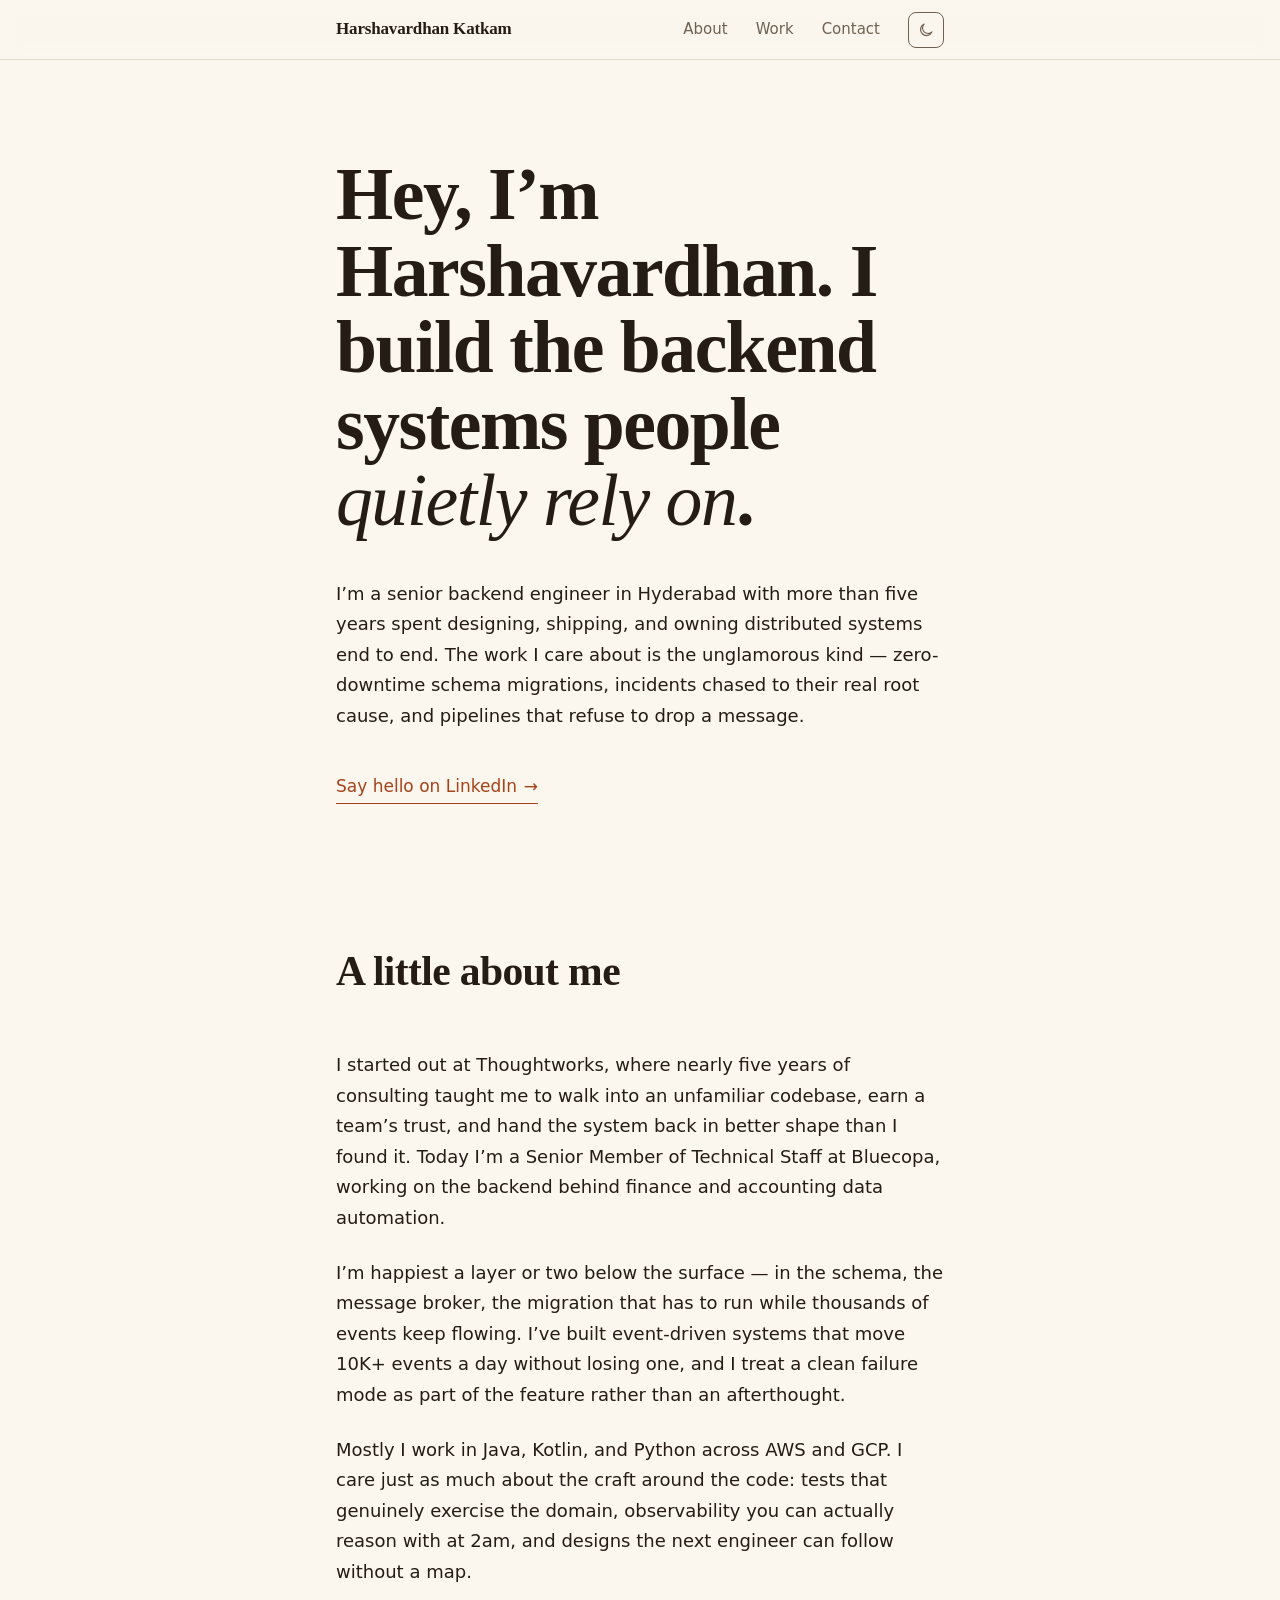
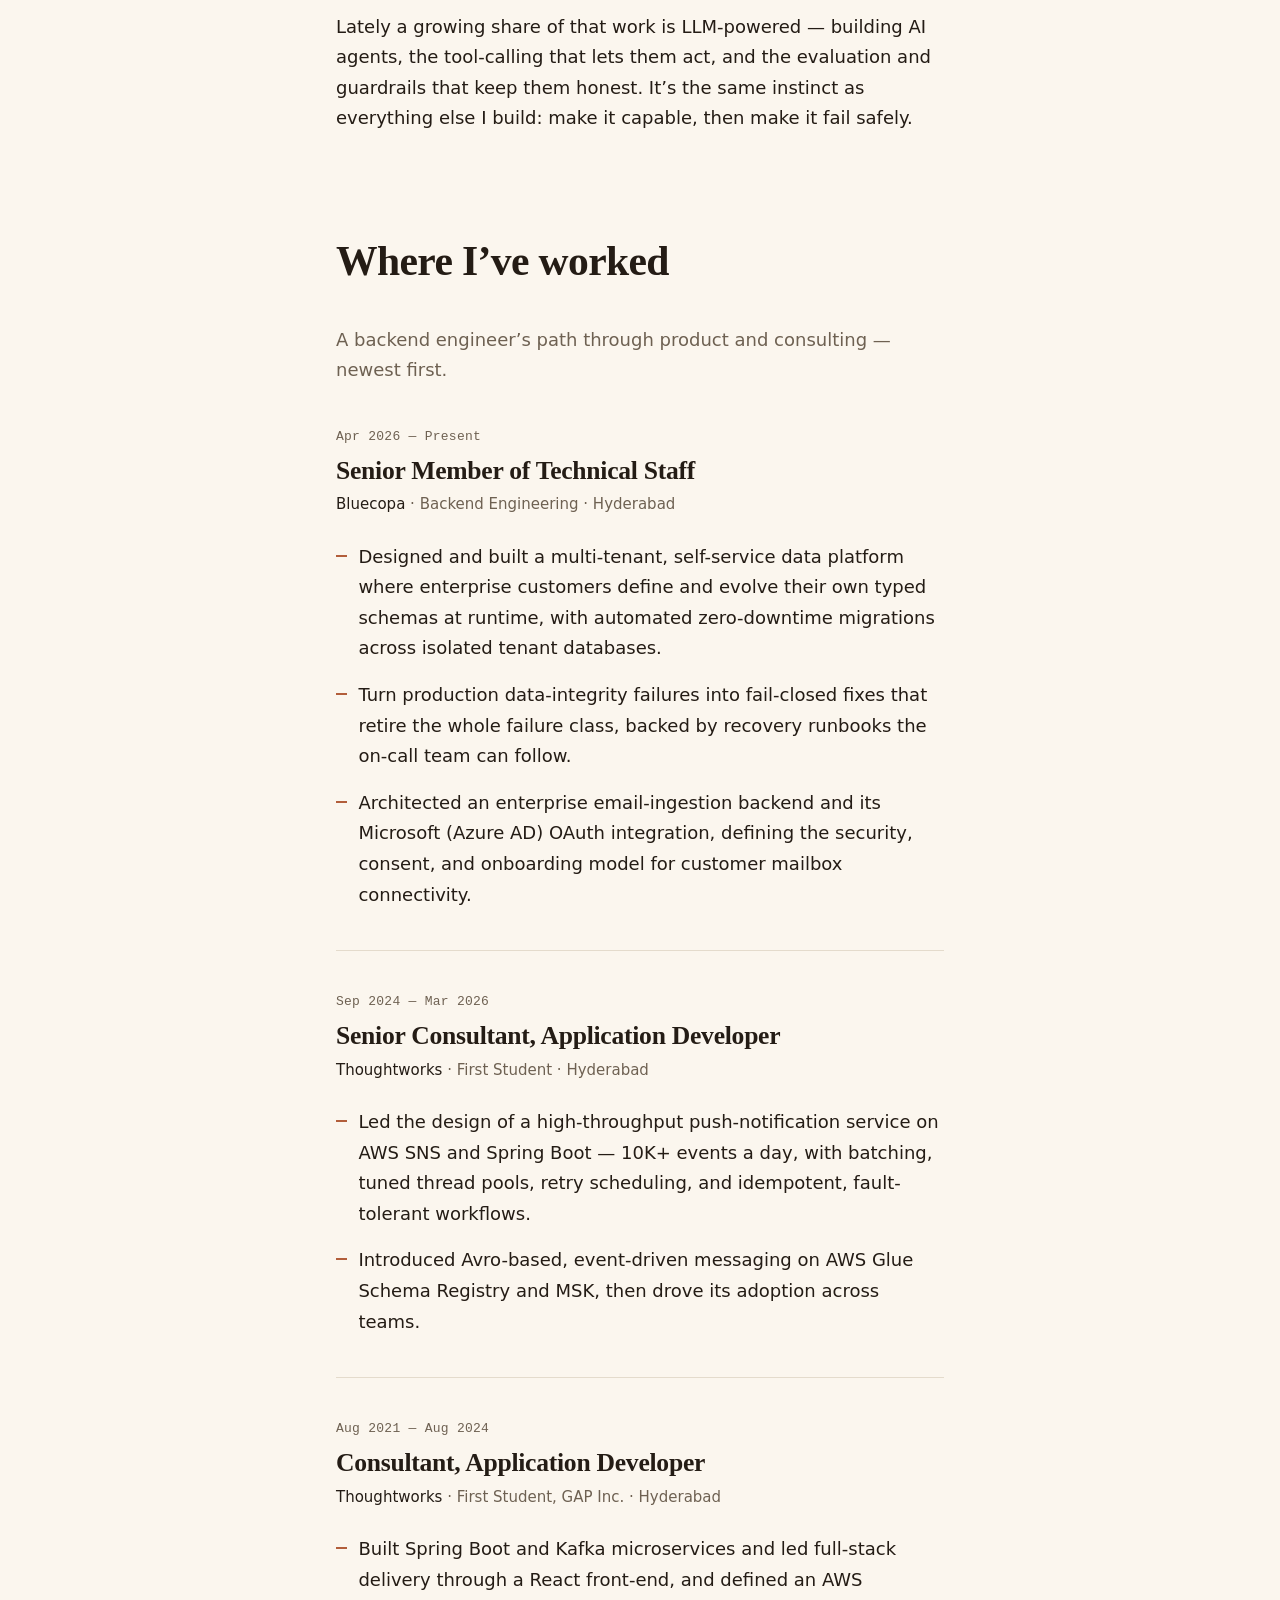
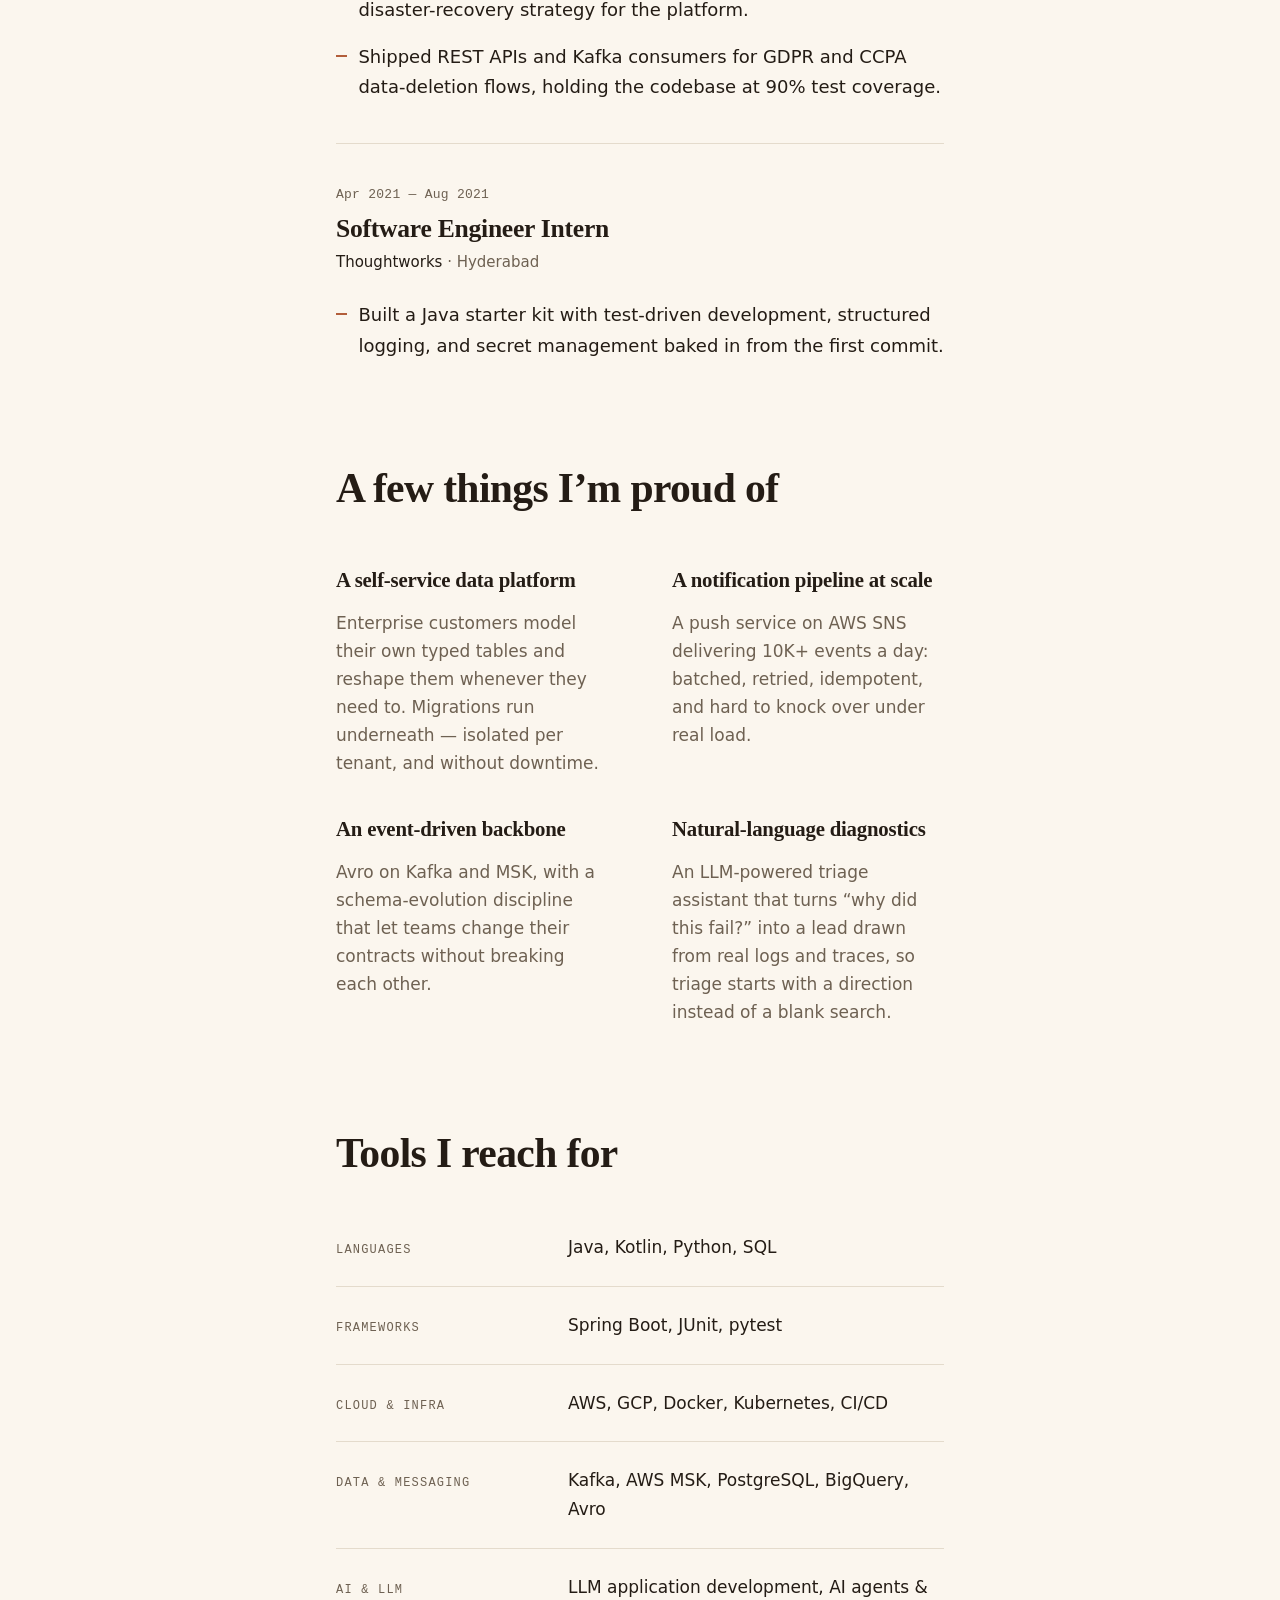
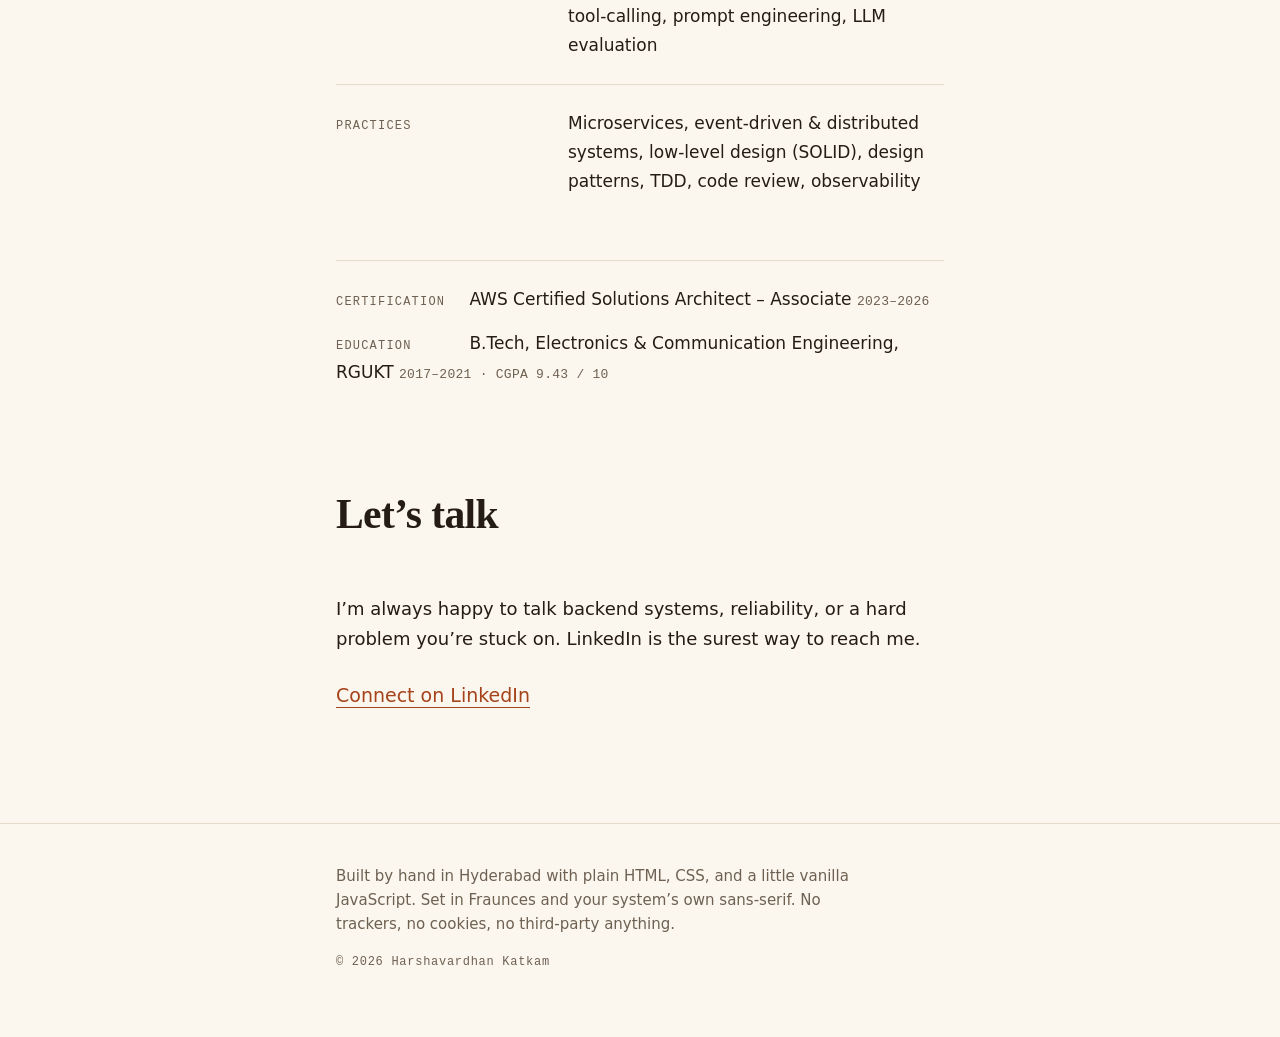
==== index.html @ 0f1126b1 "Refine palette to warm terracotta accent, remove exposed email, link verified LinkedIn" ====
<!DOCTYPE html>
<html lang="en">
<head>
  <meta charset="utf-8">
  <meta name="viewport" content="width=device-width, initial-scale=1">
  <title>Harshavardhan Katkam — Senior Backend Engineer</title>
  <meta name="description" content="Harshavardhan Katkam is a senior backend engineer in Hyderabad with 5+ years building cloud-native, event-driven systems, working across Java, Kotlin, and Python on AWS and GCP.">
  <meta name="author" content="Harshavardhan Katkam">
  <meta name="color-scheme" content="light dark">
  <link rel="canonical" href="https://about.harshakatkam.dev/">
  <link rel="icon" href="./favicon.svg" type="image/svg+xml">
  <link rel="preload" href="./fonts/fraunces.woff2" as="font" type="font/woff2" crossorigin>

  <meta property="og:type" content="website">
  <meta property="og:title" content="Harshavardhan Katkam — Senior Backend Engineer">
  <meta property="og:description" content="Senior backend engineer in Hyderabad. 5+ years building cloud-native, event-driven systems, working across Java, Kotlin, and Python on AWS and GCP.">
  <meta property="og:url" content="https://about.harshakatkam.dev/">
  <meta property="og:site_name" content="harshakatkam.dev">
  <meta property="og:image" content="https://about.harshakatkam.dev/og-image.png">
  <meta property="og:image:width" content="1200">
  <meta property="og:image:height" content="630">
  <meta property="og:image:alt" content="Harshavardhan Katkam — Senior Backend Engineer, harshakatkam.dev">

  <meta name="twitter:card" content="summary_large_image">
  <meta name="twitter:title" content="Harshavardhan Katkam — Senior Backend Engineer">
  <meta name="twitter:description" content="Senior backend engineer in Hyderabad. 5+ years designing and owning cloud-native, event-driven systems on AWS and GCP.">
  <meta name="twitter:image" content="https://about.harshakatkam.dev/og-image.png">

  <link rel="stylesheet" href="./styles.css">

  <script>
  (function () {
    var root = document.documentElement;
    try {
      var stored = localStorage.getItem('theme');
      if (stored === 'dark' || stored === 'light') {
        root.setAttribute('data-theme', stored);
      }
    } catch (storageError) {}
    try {
      if (!window.matchMedia('(prefers-reduced-motion: reduce)').matches) {
        root.classList.add('motion');
      }
    } catch (motionError) {}
    root.classList.add('has-js');
  })();
  </script>

  <script type="application/ld+json">
  {
    "@context": "https://schema.org",
    "@type": "Person",
    "name": "Harshavardhan Katkam",
    "jobTitle": "Senior Backend Engineer",
    "url": "https://about.harshakatkam.dev/",
    "address": {
      "@type": "PostalAddress",
      "addressLocality": "Hyderabad",
      "addressCountry": "India"
    },
    "worksFor": {
      "@type": "Organization",
      "name": "Bluecopa"
    },
    "alumniOf": {
      "@type": "CollegeOrUniversity",
      "name": "Rajiv Gandhi University of Knowledge Technologies (RGUKT)"
    },
    "knowsAbout": ["Distributed Systems", "Event-Driven Architecture", "Java", "Kotlin", "Python", "Spring Boot", "AWS", "GCP", "Apache Kafka", "Site Reliability", "Large Language Models", "AI Agents", "LLM Application Development", "Prompt Engineering"],
    "sameAs": ["https://www.linkedin.com/in/harshavardhan-katkam-64bb58443"]
  }
  </script>
</head>
<body>
  <a class="skip-link" href="#main">Skip to content</a>

  <header class="topbar">
    <div class="topbar__inner">
      <a class="brand" href="#top" aria-label="Harshavardhan Katkam — back to top">
        <span class="brand__full" aria-hidden="true">Harshavardhan Katkam</span>
        <span class="brand__short" aria-hidden="true">HK</span>
      </a>
      <nav class="nav" aria-label="Primary">
        <a class="nav__link" href="#about">About</a>
        <a class="nav__link" href="#work">Work</a>
        <a class="nav__link" href="#contact">Contact</a>
        <button class="theme-toggle" type="button" data-theme-toggle aria-label="Toggle theme" aria-pressed="false">
          <svg class="icon icon--moon" viewBox="0 0 24 24" width="18" height="18" fill="none" stroke="currentColor" stroke-width="1.6" stroke-linecap="round" stroke-linejoin="round" aria-hidden="true"><path d="M20 14.5A8 8 0 1 1 9.5 4 6.2 6.2 0 0 0 20 14.5Z"></path></svg>
          <svg class="icon icon--sun" viewBox="0 0 24 24" width="18" height="18" fill="none" stroke="currentColor" stroke-width="1.6" stroke-linecap="round" stroke-linejoin="round" aria-hidden="true"><circle cx="12" cy="12" r="4"></circle><path d="M12 2v2M12 20v2M4.9 4.9l1.4 1.4M17.7 17.7l1.4 1.4M2 12h2M20 12h2M4.9 19.1l1.4-1.4M17.7 6.3l1.4-1.4"></path></svg>
        </button>
      </nav>
    </div>
  </header>

  <main id="main" tabindex="-1">

    <section class="hero" id="top" aria-labelledby="hero-title">
      <div class="wrap">
        <h1 class="hero__title" id="hero-title">Hey, I&rsquo;m Harshavardhan. I build the backend systems people <em>quietly rely on</em>.</h1>
        <p class="hero__intro">I&rsquo;m a senior backend engineer in Hyderabad with more than five years spent designing, shipping, and owning distributed systems end to end. The work I care about is the unglamorous kind &mdash; zero-downtime schema migrations, incidents chased to their real root cause, and pipelines that refuse to drop a message.</p>
        <p class="hero__actions">
          <a class="cta" href="https://www.linkedin.com/in/harshavardhan-katkam-64bb58443" rel="me noopener">Say hello on LinkedIn<span class="cta__arrow" aria-hidden="true">&rarr;</span></a>
        </p>
      </div>
    </section>

    <section id="about" aria-labelledby="about-title">
      <div class="wrap">
        <div class="section__head" data-reveal>
          <h2 class="section__title" id="about-title">A little about me</h2>
        </div>
        <div class="prose" data-reveal>
          <p>I started out at Thoughtworks, where nearly five years of consulting taught me to walk into an unfamiliar codebase, earn a team&rsquo;s trust, and hand the system back in better shape than I found it. Today I&rsquo;m a Senior Member of Technical Staff at Bluecopa, working on the backend behind finance and accounting data automation.</p>
          <p>I&rsquo;m happiest a layer or two below the surface &mdash; in the schema, the message broker, the migration that has to run while thousands of events keep flowing. I&rsquo;ve built event-driven systems that move 10K+ events a day without losing one, and I treat a clean failure mode as part of the feature rather than an afterthought.</p>
          <p>Mostly I work in Java, Kotlin, and Python across AWS and GCP. I care just as much about the craft around the code: tests that genuinely exercise the domain, observability you can actually reason with at 2am, and designs the next engineer can follow without a map.</p>
          <p>Lately a growing share of that work is LLM-powered &mdash; building AI agents, the tool-calling that lets them act, and the evaluation and guardrails that keep them honest. It&rsquo;s the same instinct as everything else I build: make it capable, then make it fail safely.</p>
        </div>
      </div>
    </section>

    <section id="work" aria-labelledby="work-title">
      <div class="wrap">
        <div class="section__head" data-reveal>
          <h2 class="section__title" id="work-title">Where I&rsquo;ve worked</h2>
          <p class="section__lead">A backend engineer&rsquo;s path through product and consulting &mdash; newest first.</p>
        </div>
        <ol class="entries stagger">
          <li class="entry" data-reveal>
            <p class="entry__dates">Apr 2026 &mdash; Present</p>
            <h3 class="entry__role">Senior Member of Technical Staff</h3>
            <p class="entry__meta"><span class="entry__org">Bluecopa</span> &middot; Backend Engineering &middot; Hyderabad</p>
            <ul class="entry__notes">
              <li>Designed and built a multi-tenant, self-service data platform where enterprise customers define and evolve their own typed schemas at runtime, with automated zero-downtime migrations across isolated tenant databases.</li>
              <li>Turn production data-integrity failures into fail-closed fixes that retire the whole failure class, backed by recovery runbooks the on-call team can follow.</li>
              <li>Architected an enterprise email-ingestion backend and its Microsoft (Azure AD) OAuth integration, defining the security, consent, and onboarding model for customer mailbox connectivity.</li>
            </ul>
          </li>
          <li class="entry" data-reveal>
            <p class="entry__dates">Sep 2024 &mdash; Mar 2026</p>
            <h3 class="entry__role">Senior Consultant, Application Developer</h3>
            <p class="entry__meta"><span class="entry__org">Thoughtworks</span> &middot; First Student &middot; Hyderabad</p>
            <ul class="entry__notes">
              <li>Led the design of a high-throughput push-notification service on AWS SNS and Spring Boot &mdash; 10K+ events a day, with batching, tuned thread pools, retry scheduling, and idempotent, fault-tolerant workflows.</li>
              <li>Introduced Avro-based, event-driven messaging on AWS Glue Schema Registry and MSK, then drove its adoption across teams.</li>
            </ul>
          </li>
          <li class="entry" data-reveal>
            <p class="entry__dates">Aug 2021 &mdash; Aug 2024</p>
            <h3 class="entry__role">Consultant, Application Developer</h3>
            <p class="entry__meta"><span class="entry__org">Thoughtworks</span> &middot; First Student, GAP Inc. &middot; Hyderabad</p>
            <ul class="entry__notes">
              <li>Built Spring Boot and Kafka microservices and led full-stack delivery through a React front-end, and defined an AWS disaster-recovery strategy for the platform.</li>
              <li>Shipped REST APIs and Kafka consumers for GDPR and CCPA data-deletion flows, holding the codebase at 90% test coverage.</li>
            </ul>
          </li>
          <li class="entry" data-reveal>
            <p class="entry__dates">Apr 2021 &mdash; Aug 2021</p>
            <h3 class="entry__role">Software Engineer Intern</h3>
            <p class="entry__meta"><span class="entry__org">Thoughtworks</span> &middot; Hyderabad</p>
            <ul class="entry__notes">
              <li>Built a Java starter kit with test-driven development, structured logging, and secret management baked in from the first commit.</li>
            </ul>
          </li>
        </ol>
      </div>
    </section>

    <section id="selected" aria-labelledby="selected-title">
      <div class="wrap">
        <div class="section__head" data-reveal>
          <h2 class="section__title" id="selected-title">A few things I&rsquo;m proud of</h2>
        </div>
        <ol class="selected stagger">
          <li class="pick" data-reveal>
            <h3 class="pick__title">A self-service data platform</h3>
            <p class="pick__note">Enterprise customers model their own typed tables and reshape them whenever they need to. Migrations run underneath &mdash; isolated per tenant, and without downtime.</p>
          </li>
          <li class="pick" data-reveal>
            <h3 class="pick__title">A notification pipeline at scale</h3>
            <p class="pick__note">A push service on AWS SNS delivering 10K+ events a day: batched, retried, idempotent, and hard to knock over under real load.</p>
          </li>
          <li class="pick" data-reveal>
            <h3 class="pick__title">An event-driven backbone</h3>
            <p class="pick__note">Avro on Kafka and MSK, with a schema-evolution discipline that let teams change their contracts without breaking each other.</p>
          </li>
          <li class="pick" data-reveal>
            <h3 class="pick__title">Natural-language diagnostics</h3>
            <p class="pick__note">An LLM-powered triage assistant that turns &ldquo;why did this fail?&rdquo; into a lead drawn from real logs and traces, so triage starts with a direction instead of a blank search.</p>
          </li>
        </ol>
      </div>
    </section>

    <section id="stack" aria-labelledby="stack-title">
      <div class="wrap">
        <div class="section__head" data-reveal>
          <h2 class="section__title" id="stack-title">Tools I reach for</h2>
        </div>
        <dl class="stack stagger">
          <div class="stack__group" data-reveal>
            <dt class="stack__label">Languages</dt>
            <dd class="stack__items">Java, Kotlin, Python, SQL</dd>
          </div>
          <div class="stack__group" data-reveal>
            <dt class="stack__label">Frameworks</dt>
            <dd class="stack__items">Spring Boot, JUnit, pytest</dd>
          </div>
          <div class="stack__group" data-reveal>
            <dt class="stack__label">Cloud &amp; infra</dt>
            <dd class="stack__items">AWS, GCP, Docker, Kubernetes, CI/CD</dd>
          </div>
          <div class="stack__group" data-reveal>
            <dt class="stack__label">Data &amp; messaging</dt>
            <dd class="stack__items">Kafka, AWS MSK, PostgreSQL, BigQuery, Avro</dd>
          </div>
          <div class="stack__group" data-reveal>
            <dt class="stack__label">AI &amp; LLM</dt>
            <dd class="stack__items">LLM application development, AI agents &amp; tool-calling, prompt engineering, LLM evaluation</dd>
          </div>
          <div class="stack__group" data-reveal>
            <dt class="stack__label">Practices</dt>
            <dd class="stack__items">Microservices, event-driven &amp; distributed systems, low-level design (SOLID), design patterns, TDD, code review, observability</dd>
          </div>
        </dl>
        <div class="creds" data-reveal>
          <p class="creds__line"><span class="creds__key">Certification</span> AWS Certified Solutions Architect &ndash; Associate <span class="creds__note">2023&ndash;2026</span></p>
          <p class="creds__line"><span class="creds__key">Education</span> B.Tech, Electronics &amp; Communication Engineering, RGUKT <span class="creds__note">2017&ndash;2021 &middot; CGPA 9.43 / 10</span></p>
        </div>
      </div>
    </section>

    <section id="contact" aria-labelledby="contact-title">
      <div class="wrap">
        <div class="section__head" data-reveal>
          <h2 class="section__title" id="contact-title">Let&rsquo;s talk</h2>
        </div>
        <div class="contact" data-reveal>
          <p class="contact__pitch">I&rsquo;m always happy to talk backend systems, reliability, or a hard problem you&rsquo;re stuck on. LinkedIn is the surest way to reach me.</p>
          <p class="contact__links">
            <a class="link" href="https://www.linkedin.com/in/harshavardhan-katkam-64bb58443" rel="me noopener">Connect on LinkedIn</a>
          </p>
        </div>
      </div>
    </section>

  </main>

  <footer class="colophon">
    <div class="wrap">
      <p class="colophon__note">Built by hand in Hyderabad with plain HTML, CSS, and a little vanilla JavaScript. Set in Fraunces and your system&rsquo;s own sans-serif. No trackers, no cookies, no third-party anything.</p>
      <p class="colophon__copy">&copy; 2026 Harshavardhan Katkam</p>
    </div>
  </footer>

  <script src="./main.js" defer></script>
</body>
</html>
---- styles.css ----
@font-face {
  font-family: "Fraunces";
  font-style: normal;
  font-weight: 400 700;
  font-display: swap;
  src: url("./fonts/fraunces.woff2") format("woff2");
}

@font-face {
  font-family: "Fraunces";
  font-style: italic;
  font-weight: 400 600;
  font-display: swap;
  src: url("./fonts/fraunces-italic.woff2") format("woff2");
}

:root {
  color-scheme: light dark;

  --bg: #FBF6EE;
  --surface: #FFFDF9;
  --text: #241C15;
  --muted: #6E6152;
  --line: #E4DBCC;
  --accent: #A5431B;

  --display: "Fraunces", Georgia, "Times New Roman", serif;
  --sans: system-ui, -apple-system, "Segoe UI", Roboto, "Helvetica Neue", Arial, sans-serif;
  --mono: ui-monospace, "SF Mono", "Cascadia Code", "Roboto Mono", Menlo, Consolas, "Liberation Mono", monospace;

  --sp-1: 0.5rem;
  --sp-2: 1rem;
  --sp-3: 1.5rem;
  --sp-4: 2.5rem;
  --sp-5: 4rem;

  --column: 44rem;
  --measure: 40rem;
  --topbar-h: 60px;
  --pad-x: clamp(1.25rem, 6vw, 3rem);

  --ease: cubic-bezier(0.22, 0.61, 0.36, 1);
}

@media (prefers-color-scheme: dark) {
  :root {
    --bg: #1A1611;
    --surface: #221D17;
    --text: #ECE3D6;
    --muted: #A99C8B;
    --line: #38312A;
    --accent: #E79A72;
  }
}

:root[data-theme="dark"] {
  color-scheme: dark;
  --bg: #1A1611;
  --surface: #221D17;
  --text: #ECE3D6;
  --muted: #A99C8B;
  --line: #38312A;
  --accent: #E79A72;
}

:root[data-theme="light"] {
  color-scheme: light;
  --bg: #FBF6EE;
  --surface: #FFFDF9;
  --text: #241C15;
  --muted: #6E6152;
  --line: #E4DBCC;
  --accent: #A5431B;
}

*,
*::before,
*::after {
  box-sizing: border-box;
}

html {
  -webkit-text-size-adjust: 100%;
  scroll-padding-top: calc(var(--topbar-h) + var(--sp-2));
}

body {
  margin: 0;
  background: var(--bg);
  color: var(--text);
  font-family: var(--sans);
  font-size: 1.125rem;
  line-height: 1.7;
  font-weight: 400;
  -webkit-font-smoothing: antialiased;
  text-rendering: optimizeLegibility;
  overflow-x: hidden;
}

h1, h2, h3, p, ol, ul, dl, dd, figure, blockquote {
  margin: 0;
}

ol, ul {
  padding: 0;
  list-style: none;
}

em {
  font-style: italic;
}

.wrap {
  width: 100%;
  max-width: var(--column);
  margin-inline: auto;
  padding-inline: var(--pad-x);
}

.link {
  color: var(--accent);
  text-decoration: none;
  background-image:
    linear-gradient(var(--accent), var(--accent)),
    linear-gradient(var(--accent), var(--accent));
  background-repeat: no-repeat, no-repeat;
  background-position: 0 100%, 0 100%;
  background-size: 0% 2px, 100% 1px;
  padding-bottom: 2px;
  overflow-wrap: anywhere;
}

.motion .link {
  transition: background-size 300ms var(--ease);
}

.link:hover,
.link:focus-visible {
  background-size: 100% 2px, 100% 1px;
}

.cta {
  display: inline-flex;
  align-items: baseline;
  gap: 0.4em;
  color: var(--accent);
  font-weight: 500;
  text-decoration: none;
  background-image: linear-gradient(var(--accent), var(--accent));
  background-repeat: no-repeat;
  background-position: 0 100%;
  background-size: 100% 1px;
  padding-bottom: 3px;
  overflow-wrap: anywhere;
}

.motion .cta {
  transition: background-size 300ms var(--ease);
}

.cta:hover,
.cta:focus-visible {
  background-size: 100% 2px;
}

.cta__arrow {
  display: inline-block;
}

.motion .cta:hover .cta__arrow,
.motion .cta:focus-visible .cta__arrow {
  transform: translateX(3px);
  transition: transform 260ms var(--ease);
}

:focus-visible {
  outline: 2px solid var(--accent);
  outline-offset: 3px;
  border-radius: 2px;
}

:focus:not(:focus-visible) {
  outline: none;
}

.skip-link {
  position: absolute;
  left: var(--sp-2);
  top: -120px;
  z-index: 60;
  background: var(--surface);
  color: var(--text);
  border: 1px solid var(--line);
  padding: var(--sp-1) var(--sp-2);
  font-size: 0.875rem;
  border-radius: 6px;
  transition: top 160ms var(--ease);
}

.skip-link:focus {
  top: var(--sp-1);
}

.topbar {
  position: sticky;
  top: 0;
  z-index: 40;
  height: var(--topbar-h);
  background: var(--bg);
  background: color-mix(in srgb, var(--bg) 86%, transparent);
  -webkit-backdrop-filter: saturate(1.3) blur(10px);
  backdrop-filter: saturate(1.3) blur(10px);
  border-bottom: 1px solid var(--line);
}

.topbar__inner {
  width: 100%;
  max-width: var(--column);
  height: 100%;
  margin-inline: auto;
  padding-inline: var(--pad-x);
  display: flex;
  align-items: center;
  justify-content: space-between;
  gap: var(--sp-2);
}

.brand {
  color: var(--text);
  text-decoration: none;
  font-family: var(--display);
  font-optical-sizing: auto;
  font-weight: 600;
  font-size: 1.0625rem;
  letter-spacing: -0.01em;
  white-space: nowrap;
}

.brand__short {
  display: none;
  letter-spacing: 0.02em;
}

.brand:hover {
  color: var(--accent);
}

.nav {
  display: flex;
  align-items: center;
  gap: clamp(0.75rem, 3vw, 1.75rem);
}

.nav__link {
  position: relative;
  color: var(--muted);
  text-decoration: none;
  font-size: 0.9375rem;
  padding: 4px 0;
}

.nav__link::after {
  content: "";
  position: absolute;
  left: 0;
  bottom: 0;
  height: 2px;
  width: 100%;
  background: var(--accent);
  transform: scaleX(0);
  transform-origin: left center;
}

.motion .nav__link::after {
  transition: transform 260ms var(--ease);
}

.nav__link:hover,
.nav__link:focus-visible {
  color: var(--text);
}

.nav__link:hover::after,
.nav__link:focus-visible::after,
.nav__link[aria-current="true"]::after {
  transform: scaleX(1);
}

.nav__link[aria-current="true"] {
  color: var(--text);
}

.theme-toggle {
  display: none;
  align-items: center;
  justify-content: center;
  width: 36px;
  height: 36px;
  background: transparent;
  color: var(--muted);
  border: 1px solid var(--muted);
  border-radius: 8px;
  cursor: pointer;
  line-height: 0;
}

.has-js .theme-toggle {
  display: inline-flex;
}

.motion .theme-toggle {
  transition: color 160ms var(--ease), border-color 160ms var(--ease);
}

.theme-toggle:hover {
  color: var(--text);
  border-color: var(--muted);
}

.icon {
  display: inline-block;
}

.icon--sun { display: none; }
.icon--moon { display: inline-block; }

@media (prefers-color-scheme: dark) {
  :root:not([data-theme]) .icon--sun { display: inline-block; }
  :root:not([data-theme]) .icon--moon { display: none; }
}

:root[data-theme="dark"] .icon--sun { display: inline-block; }
:root[data-theme="dark"] .icon--moon { display: none; }
:root[data-theme="light"] .icon--sun { display: none; }
:root[data-theme="light"] .icon--moon { display: inline-block; }

main {
  display: block;
}

main > section {
  scroll-margin-top: calc(var(--topbar-h) + var(--sp-2));
}

main > section:not(.hero) {
  padding-top: clamp(3.5rem, 9vw, 6.5rem);
}

.hero {
  padding-top: clamp(3rem, 11vw, 6rem);
  padding-bottom: clamp(1rem, 4vw, 2.5rem);
}

.hero__title {
  font-family: var(--display);
  font-optical-sizing: auto;
  font-weight: 600;
  font-size: clamp(2.4rem, 7.2vw, 4.6rem);
  line-height: 1.04;
  letter-spacing: -0.02em;
  max-width: 18ch;
  color: var(--text);
  text-wrap: balance;
  overflow-wrap: break-word;
}

.hero__title em {
  font-weight: 500;
}

.hero__intro {
  margin-top: var(--sp-4);
  max-width: var(--measure);
  color: var(--text);
}

.hero__actions {
  margin-top: var(--sp-4);
  display: flex;
  align-items: baseline;
  flex-wrap: wrap;
  gap: var(--sp-2);
  font-size: 1.0625rem;
}

.hero__dot {
  color: var(--line);
}

.section__head {
  max-width: var(--measure);
  margin-bottom: var(--sp-4);
}

.section__title {
  position: relative;
  font-family: var(--display);
  font-optical-sizing: auto;
  font-weight: 600;
  font-size: clamp(1.75rem, 4vw, 2.6rem);
  line-height: 1.12;
  letter-spacing: -0.015em;
  color: var(--text);
  padding-bottom: var(--sp-2);
}

.section__title::after {
  content: "";
  position: absolute;
  left: 0;
  bottom: 0;
  width: 2.75rem;
  height: 2px;
  background: var(--accent);
  transform-origin: left center;
}

.motion .section__title::after {
  transform: scaleX(0);
  transition: transform 520ms var(--ease) 120ms;
}

.motion .section__head.is-visible .section__title::after {
  transform: scaleX(1);
}

.section__lead {
  margin-top: var(--sp-3);
  color: var(--muted);
  max-width: var(--measure);
}

.prose {
  max-width: var(--measure);
}

.prose p + p {
  margin-top: var(--sp-3);
}

.entries {
  display: flex;
  flex-direction: column;
}

.entry {
  padding-block: var(--sp-4);
  border-top: 1px solid var(--line);
}

.entry:first-child {
  border-top: none;
  padding-top: 0;
}

.entry:last-child {
  padding-bottom: 0;
}

.entry__dates {
  font-family: var(--mono);
  font-size: 0.8125rem;
  letter-spacing: 0.02em;
  color: var(--muted);
  font-variant-numeric: tabular-nums;
}

.entry__role {
  margin-top: var(--sp-1);
  font-family: var(--display);
  font-optical-sizing: auto;
  font-weight: 600;
  font-size: clamp(1.3rem, 2.6vw, 1.6rem);
  line-height: 1.2;
  letter-spacing: -0.01em;
  color: var(--text);
}

.entry__meta {
  margin-top: 0.35rem;
  font-size: 0.9375rem;
  color: var(--muted);
}

.entry__org {
  color: var(--text);
  font-weight: 500;
}

.entry__notes {
  margin-top: var(--sp-3);
  display: flex;
  flex-direction: column;
  gap: var(--sp-2);
  max-width: var(--measure);
}

.entry__notes li {
  position: relative;
  padding-left: 1.4rem;
  color: var(--text);
}

.entry__notes li::before {
  content: "";
  position: absolute;
  left: 0;
  top: 0.72em;
  width: 0.7rem;
  height: 2px;
  background: var(--accent);
  opacity: 0.85;
}

.selected {
  display: grid;
  grid-template-columns: repeat(2, minmax(0, 1fr));
  gap: var(--sp-4) var(--sp-5);
}

.pick__title {
  font-family: var(--display);
  font-optical-sizing: auto;
  font-weight: 600;
  font-size: 1.3rem;
  line-height: 1.2;
  letter-spacing: -0.01em;
  color: var(--text);
}

.pick__note {
  margin-top: var(--sp-2);
  color: var(--muted);
  font-size: 1.0625rem;
  line-height: 1.65;
}

.stack {
  display: flex;
  flex-direction: column;
}

.stack__group {
  display: grid;
  grid-template-columns: minmax(9rem, 12rem) 1fr;
  gap: var(--sp-2) var(--sp-4);
  align-items: baseline;
  padding-block: var(--sp-3);
  border-top: 1px solid var(--line);
}

.stack__group:first-child {
  border-top: none;
  padding-top: 0;
}

.stack__label {
  font-family: var(--mono);
  font-size: 0.75rem;
  letter-spacing: 0.1em;
  text-transform: uppercase;
  color: var(--muted);
}

.stack__items {
  color: var(--text);
  font-size: 1.0625rem;
}

.creds {
  margin-top: var(--sp-4);
  padding-top: var(--sp-3);
  border-top: 1px solid var(--line);
  display: flex;
  flex-direction: column;
  gap: var(--sp-2);
}

.creds__line {
  color: var(--text);
  font-size: 1.0625rem;
}

.creds__key {
  display: inline-block;
  min-width: 8rem;
  font-family: var(--mono);
  font-size: 0.75rem;
  letter-spacing: 0.1em;
  text-transform: uppercase;
  color: var(--muted);
}

.creds__note {
  font-family: var(--mono);
  font-size: 0.8125rem;
  letter-spacing: 0.02em;
  font-variant-numeric: tabular-nums;
  color: var(--muted);
}

.contact {
  max-width: var(--measure);
}

.contact__pitch {
  color: var(--text);
}

.contact__links {
  margin-top: var(--sp-3);
  font-size: 1.1875rem;
}

.colophon {
  margin-top: clamp(4rem, 10vw, 7rem);
  padding-block: var(--sp-4) var(--sp-5);
  border-top: 1px solid var(--line);
}

.colophon__note {
  max-width: 56ch;
  color: var(--muted);
  font-size: 0.9375rem;
  line-height: 1.6;
}

.colophon__copy {
  margin-top: var(--sp-2);
  font-family: var(--mono);
  font-size: 0.75rem;
  letter-spacing: 0.06em;
  color: var(--muted);
}

.motion.reveal-on [data-reveal] {
  opacity: 0;
  transform: translateY(16px);
  transition: opacity 640ms var(--ease), transform 640ms var(--ease);
}

.motion.reveal-on [data-reveal].is-visible {
  opacity: 1;
  transform: none;
}

.motion.reveal-on .stagger > [data-reveal]:nth-child(2) { transition-delay: 80ms; }
.motion.reveal-on .stagger > [data-reveal]:nth-child(3) { transition-delay: 160ms; }
.motion.reveal-on .stagger > [data-reveal]:nth-child(4) { transition-delay: 240ms; }
.motion.reveal-on .stagger > [data-reveal]:nth-child(n+5) { transition-delay: 300ms; }

@keyframes hero-rise {
  from {
    opacity: 0;
    transform: translateY(20px);
  }
  to {
    opacity: 1;
    transform: none;
  }
}

.motion .hero__title,
.motion .hero__intro,
.motion .hero__actions {
  opacity: 0;
  animation: hero-rise 760ms var(--ease) forwards;
}

.motion .hero__title { animation-delay: 80ms; }
.motion .hero__intro { animation-delay: 240ms; }
.motion .hero__actions { animation-delay: 400ms; }

@media (max-width: 560px) {
  .brand__full { display: none; }
  .brand__short { display: inline; }
  .selected { grid-template-columns: minmax(0, 1fr); }
  .stack__group { grid-template-columns: minmax(0, 1fr); gap: var(--sp-1); }
  .creds__key { min-width: 0; margin-right: 0.5rem; }
}

@media (prefers-reduced-motion: reduce) {
  *,
  *::before,
  *::after {
    animation: none !important;
    transition: none !important;
    scroll-behavior: auto !important;
  }
}

@media print {
  .topbar,
  .theme-toggle,
  .skip-link,
  .cta__arrow {
    display: none !important;
  }

  body {
    background: #fff;
    color: #000;
    font-size: 11pt;
  }

  .hero {
    padding-top: 0;
  }

  a,
  .link,
  .cta {
    color: #000;
    background: none;
  }
}
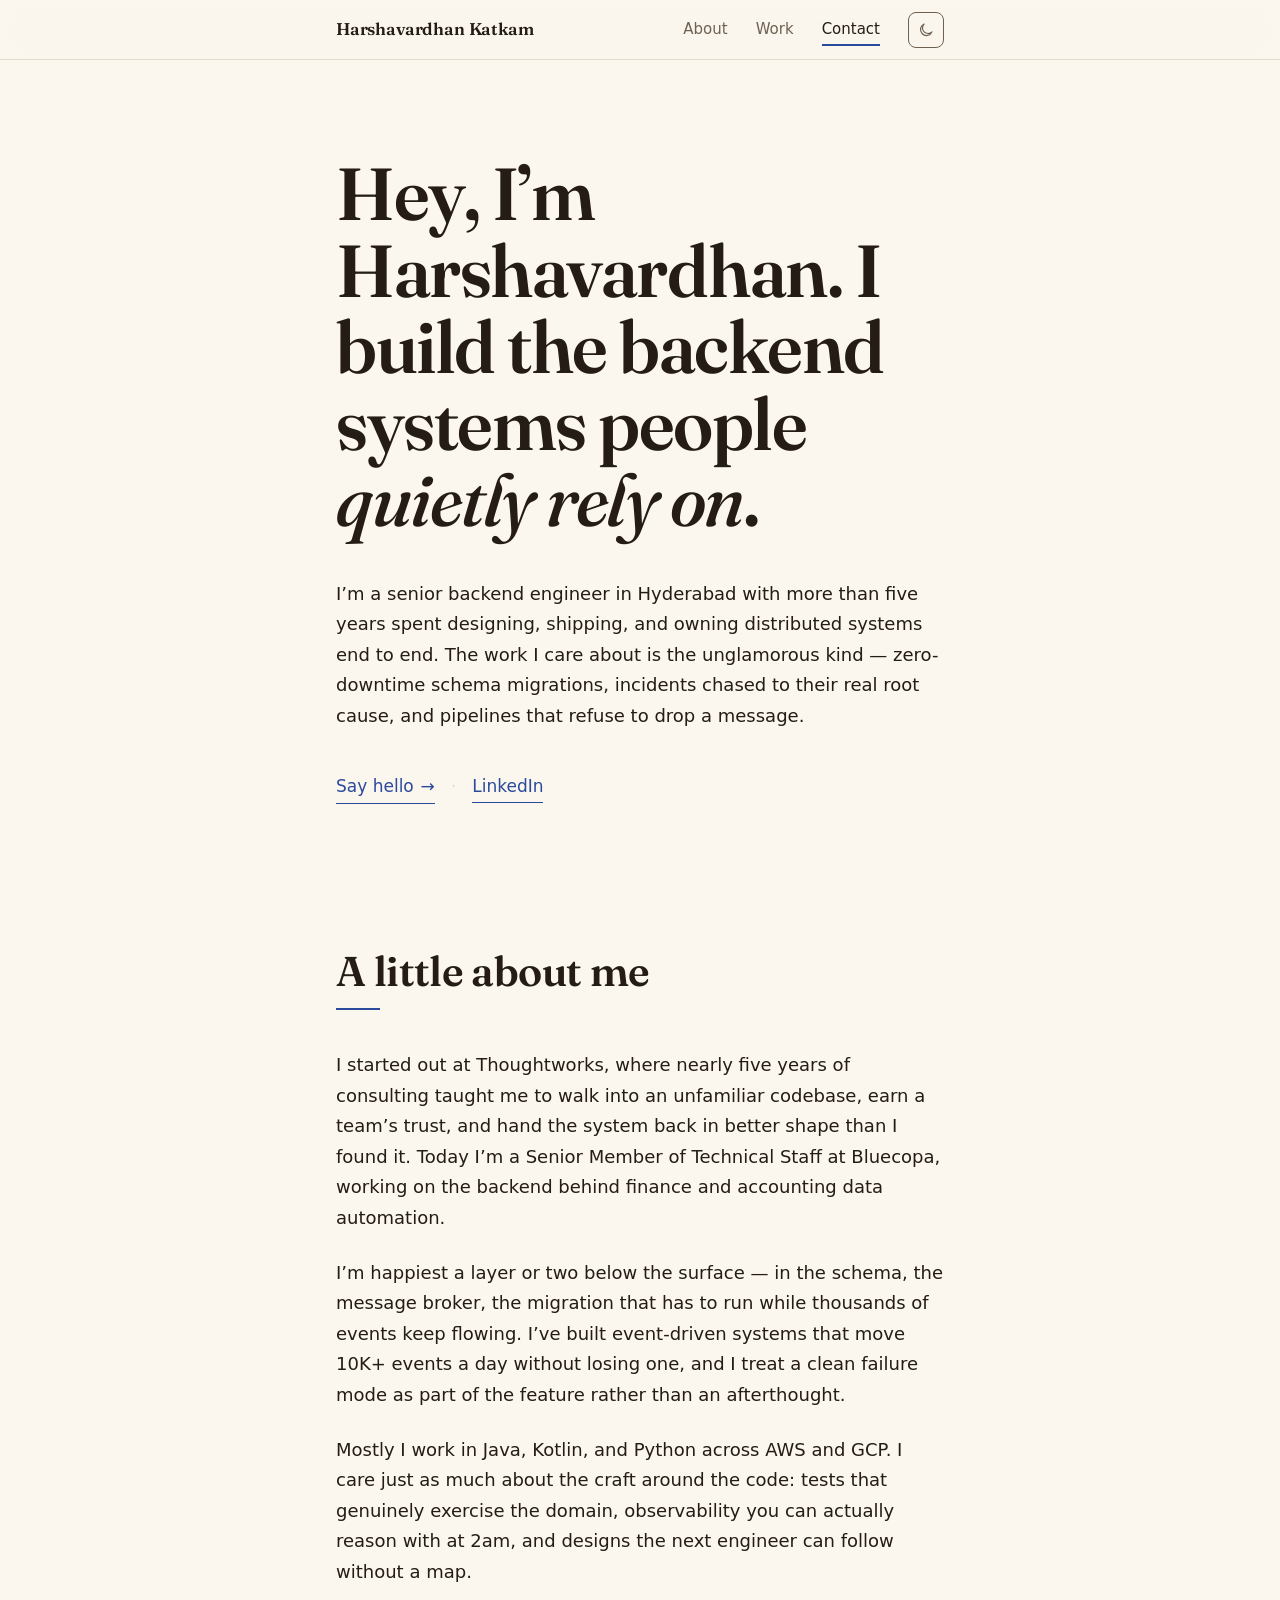
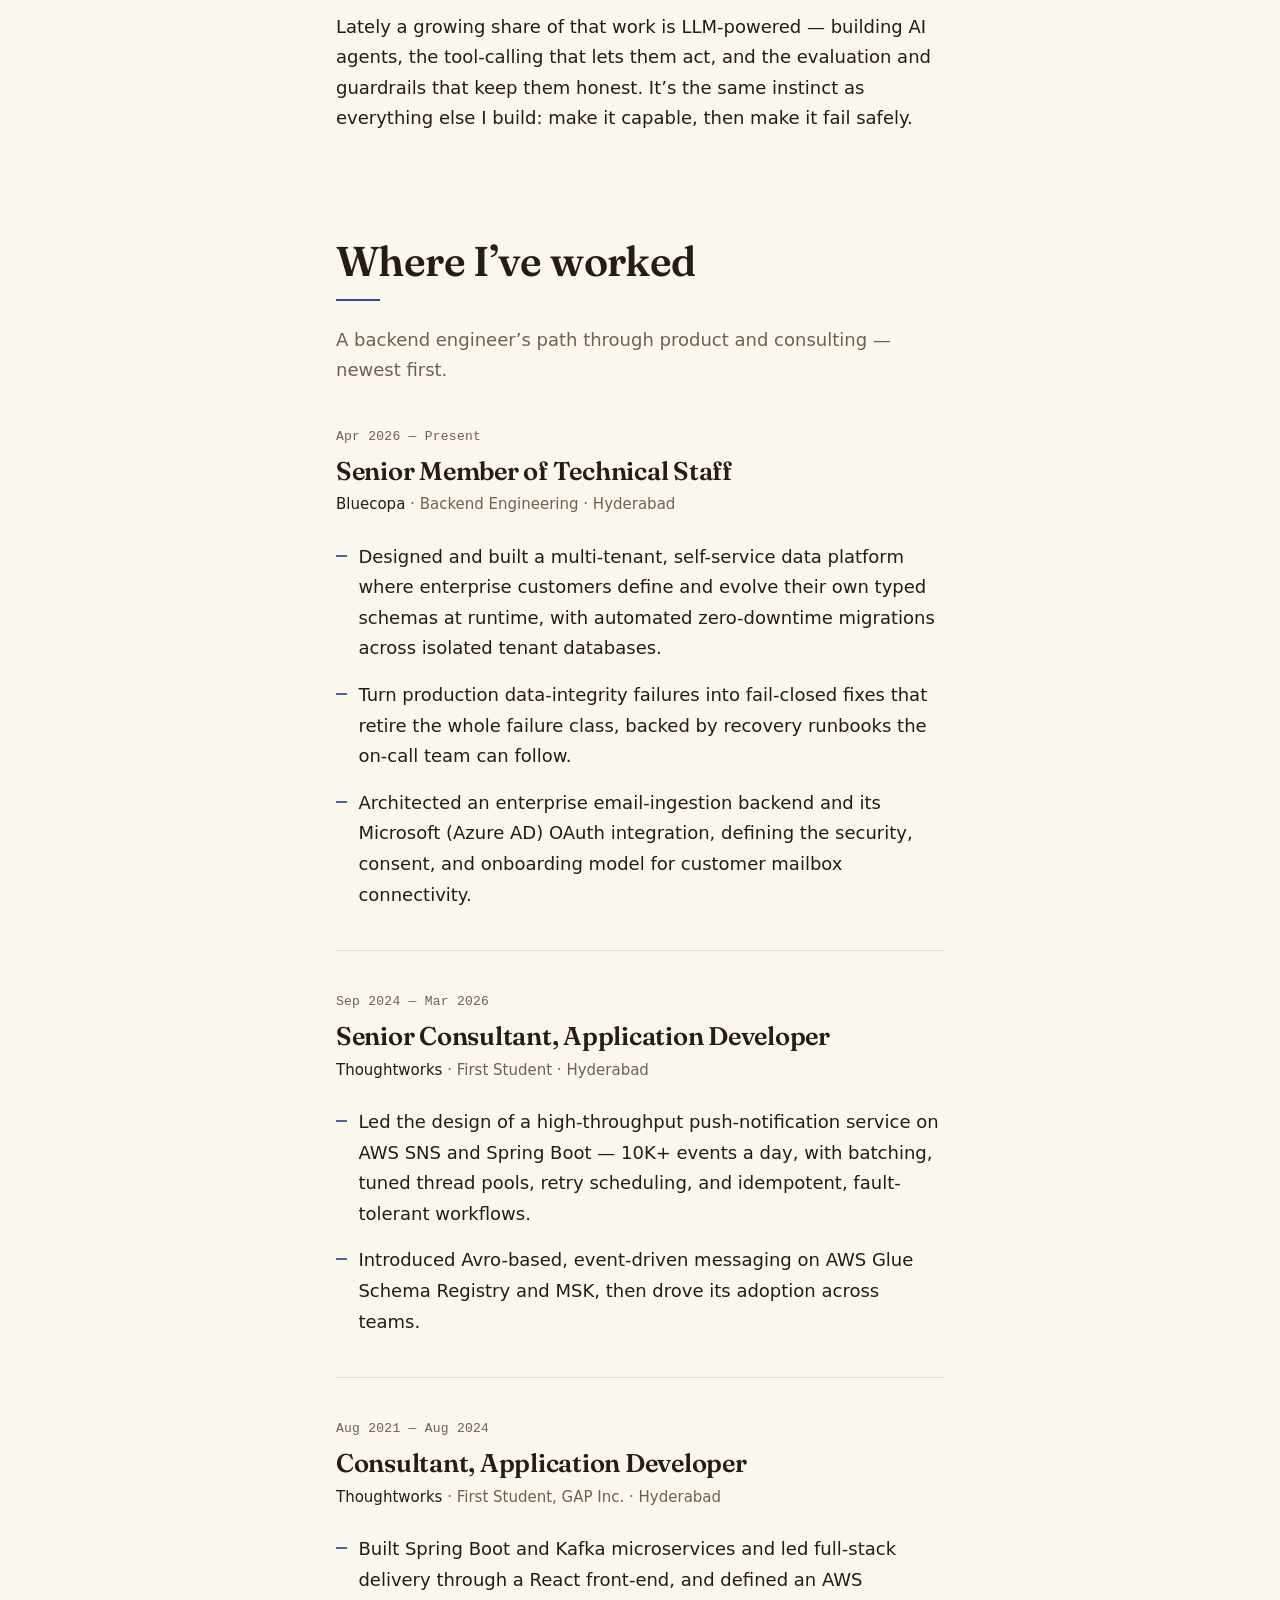
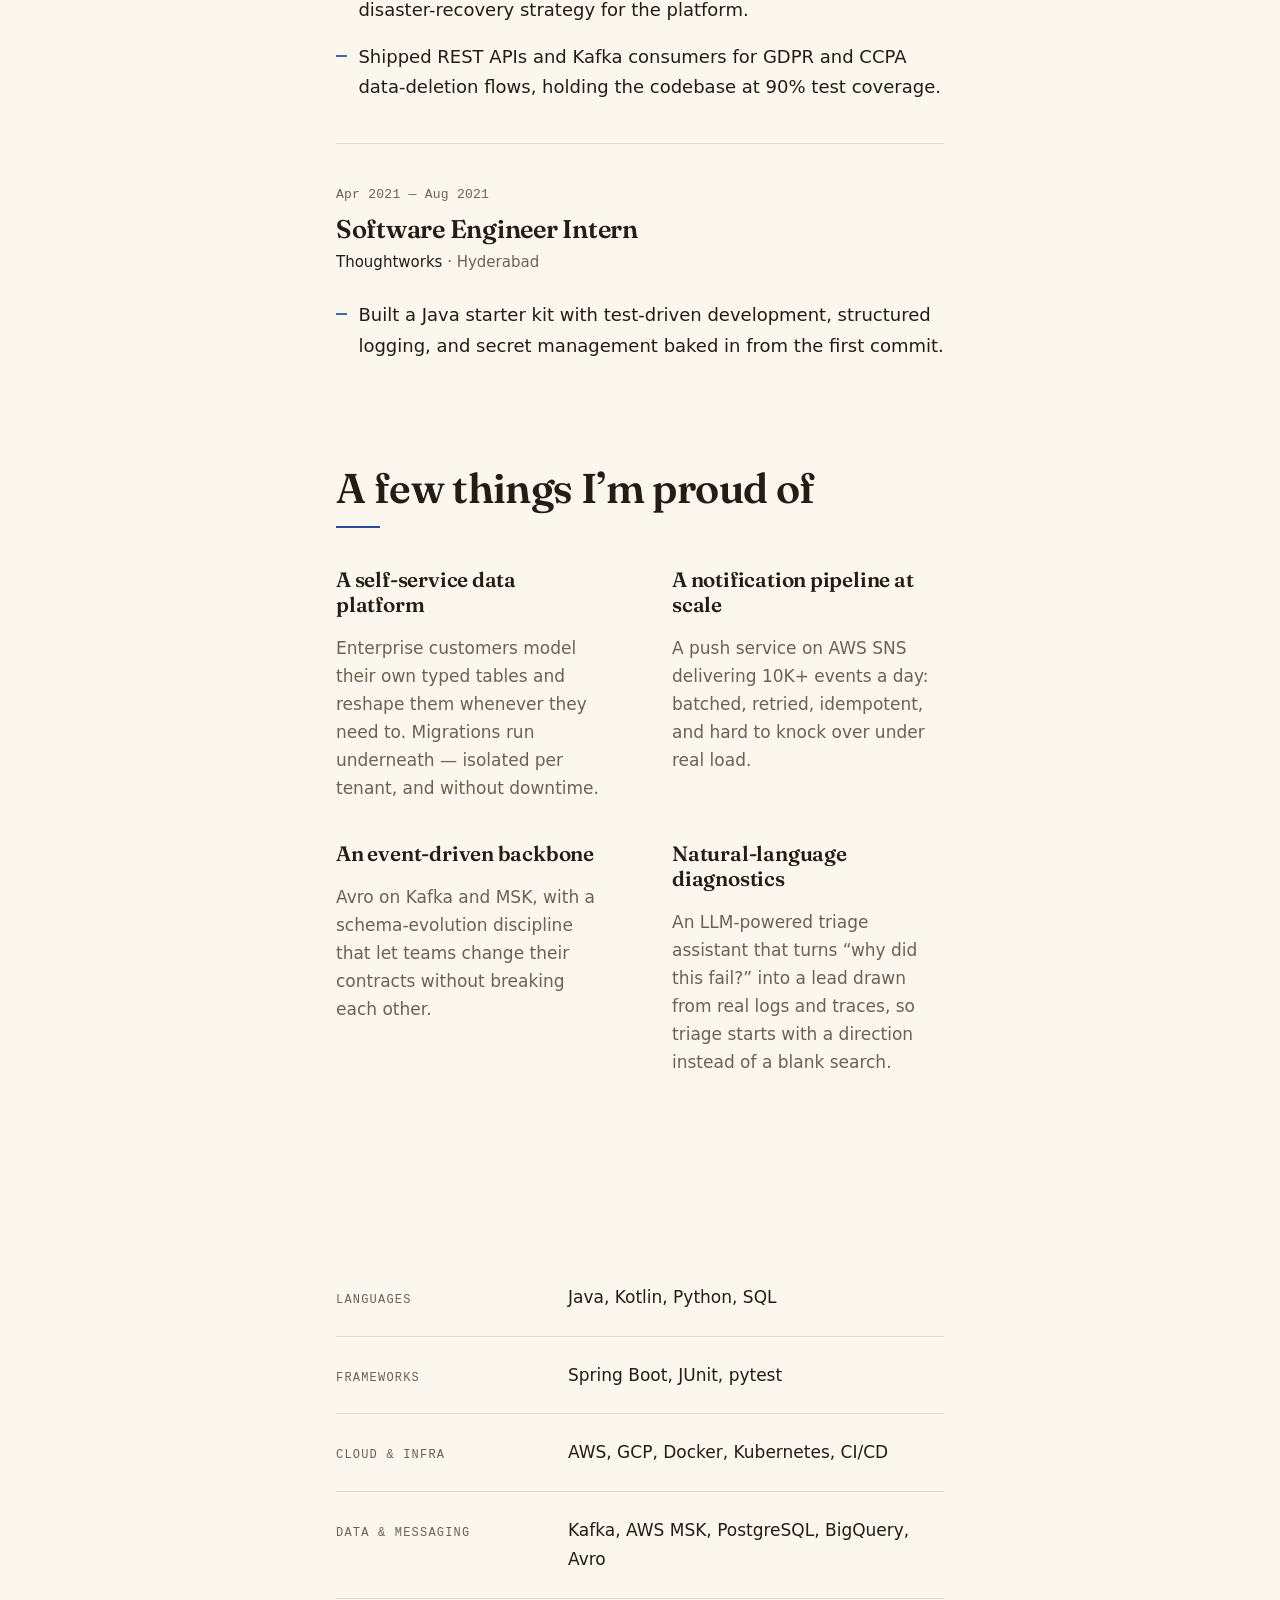
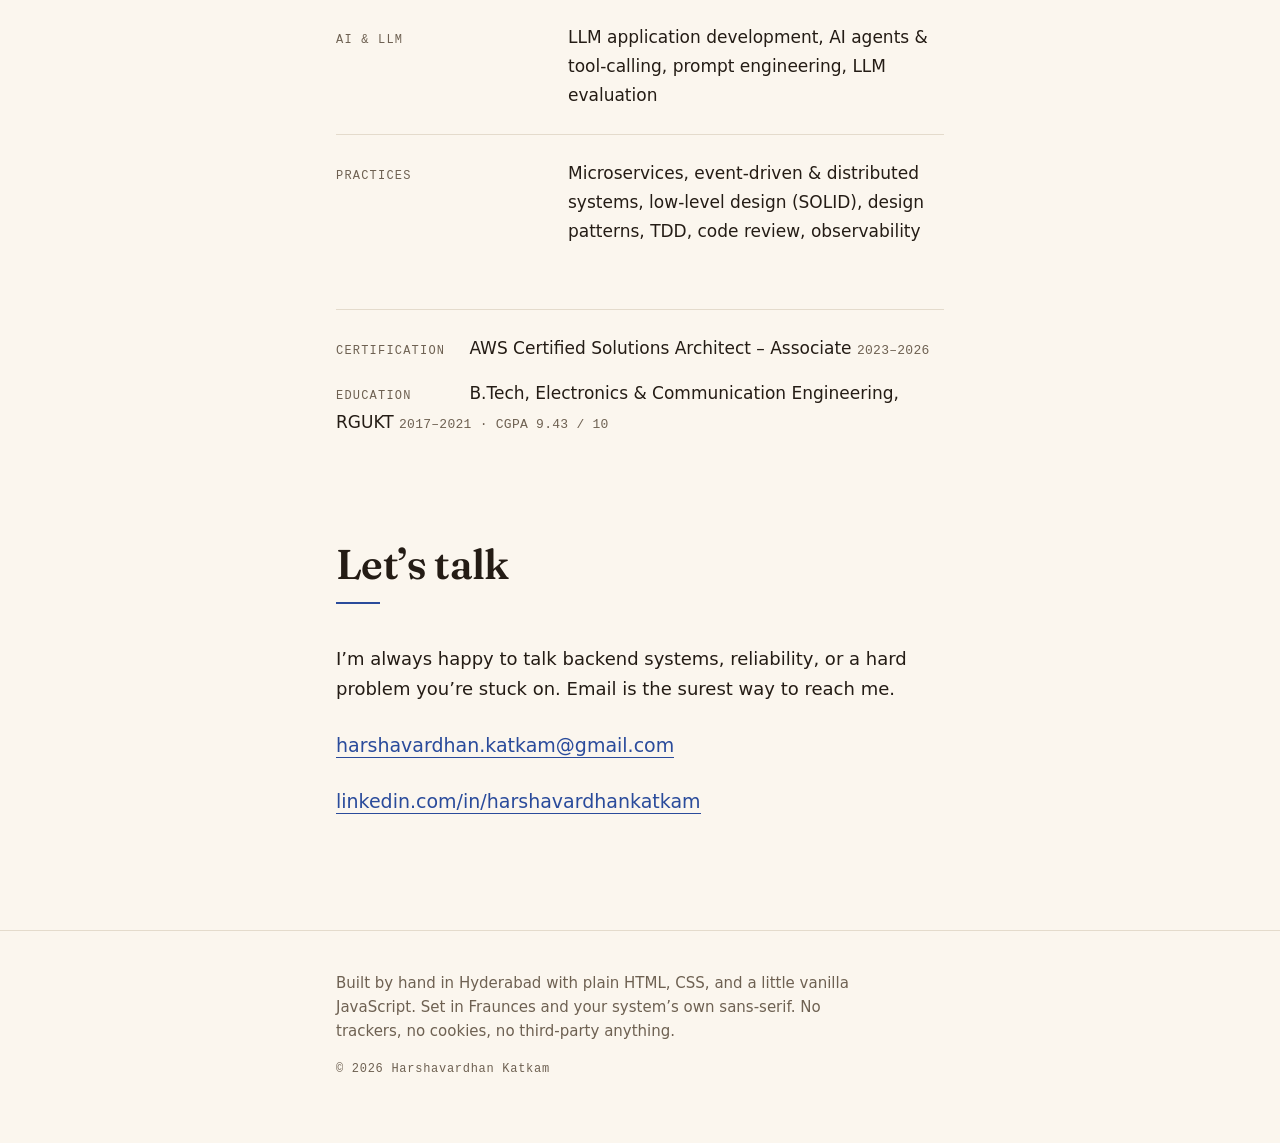
==== commit c9f0e015: "Publish portfolio: surface AI/LLM work and refresh skills from latest resume" ====
--- a/index.html
+++ b/index.html
@@ -53,6 +53,7 @@
     "name": "Harshavardhan Katkam",
     "jobTitle": "Senior Backend Engineer",
     "url": "https://about.harshakatkam.dev/",
+    "email": "mailto:harshavardhan.katkam@gmail.com",
     "address": {
       "@type": "PostalAddress",
       "addressLocality": "Hyderabad",
@@ -67,7 +68,7 @@
       "name": "Rajiv Gandhi University of Knowledge Technologies (RGUKT)"
     },
     "knowsAbout": ["Distributed Systems", "Event-Driven Architecture", "Java", "Kotlin", "Python", "Spring Boot", "AWS", "GCP", "Apache Kafka", "Site Reliability", "Large Language Models", "AI Agents", "LLM Application Development", "Prompt Engineering"],
-    "sameAs": ["https://www.linkedin.com/in/harshavardhan-katkam-64bb58443"]
+    "sameAs": ["https://www.linkedin.com/in/harshavardhankatkam"]
   }
   </script>
 </head>
@@ -99,7 +100,9 @@
         <h1 class="hero__title" id="hero-title">Hey, I&rsquo;m Harshavardhan. I build the backend systems people <em>quietly rely on</em>.</h1>
         <p class="hero__intro">I&rsquo;m a senior backend engineer in Hyderabad with more than five years spent designing, shipping, and owning distributed systems end to end. The work I care about is the unglamorous kind &mdash; zero-downtime schema migrations, incidents chased to their real root cause, and pipelines that refuse to drop a message.</p>
         <p class="hero__actions">
-          <a class="cta" href="https://www.linkedin.com/in/harshavardhan-katkam-64bb58443" rel="me noopener">Say hello on LinkedIn<span class="cta__arrow" aria-hidden="true">&rarr;</span></a>
+          <a class="cta" href="mailto:harshavardhan.katkam@gmail.com">Say hello<span class="cta__arrow" aria-hidden="true">&rarr;</span></a>
+          <span class="hero__dot" aria-hidden="true">&middot;</span>
+          <a class="link" href="https://www.linkedin.com/in/harshavardhankatkam" rel="me noopener">LinkedIn</a>
         </p>
       </div>
     </section>
@@ -235,9 +238,12 @@
           <h2 class="section__title" id="contact-title">Let&rsquo;s talk</h2>
         </div>
         <div class="contact" data-reveal>
-          <p class="contact__pitch">I&rsquo;m always happy to talk backend systems, reliability, or a hard problem you&rsquo;re stuck on. LinkedIn is the surest way to reach me.</p>
+          <p class="contact__pitch">I&rsquo;m always happy to talk backend systems, reliability, or a hard problem you&rsquo;re stuck on. Email is the surest way to reach me.</p>
           <p class="contact__links">
-            <a class="link" href="https://www.linkedin.com/in/harshavardhan-katkam-64bb58443" rel="me noopener">Connect on LinkedIn</a>
+            <a class="link" href="mailto:harshavardhan.katkam@gmail.com">harshavardhan.katkam@gmail.com</a>
+          </p>
+          <p class="contact__links">
+            <a class="link" href="https://www.linkedin.com/in/harshavardhankatkam" rel="me noopener">linkedin.com/in/harshavardhankatkam</a>
           </p>
         </div>
       </div>
--- a/styles.css
+++ b/styles.css
@@ -22,7 +22,7 @@
   --text: #241C15;
   --muted: #6E6152;
   --line: #E4DBCC;
-  --accent: #A5431B;
+  --accent: #2A4B9B;
 
   --display: "Fraunces", Georgia, "Times New Roman", serif;
   --sans: system-ui, -apple-system, "Segoe UI", Roboto, "Helvetica Neue", Arial, sans-serif;
@@ -49,7 +49,7 @@
     --text: #ECE3D6;
     --muted: #A99C8B;
     --line: #38312A;
-    --accent: #E79A72;
+    --accent: #9DB2EE;
   }
 }
 
@@ -60,7 +60,7 @@
   --text: #ECE3D6;
   --muted: #A99C8B;
   --line: #38312A;
-  --accent: #E79A72;
+  --accent: #9DB2EE;
 }
 
 :root[data-theme="light"] {
@@ -70,7 +70,7 @@
   --text: #241C15;
   --muted: #6E6152;
   --line: #E4DBCC;
-  --accent: #A5431B;
+  --accent: #2A4B9B;
 }
 
 *,
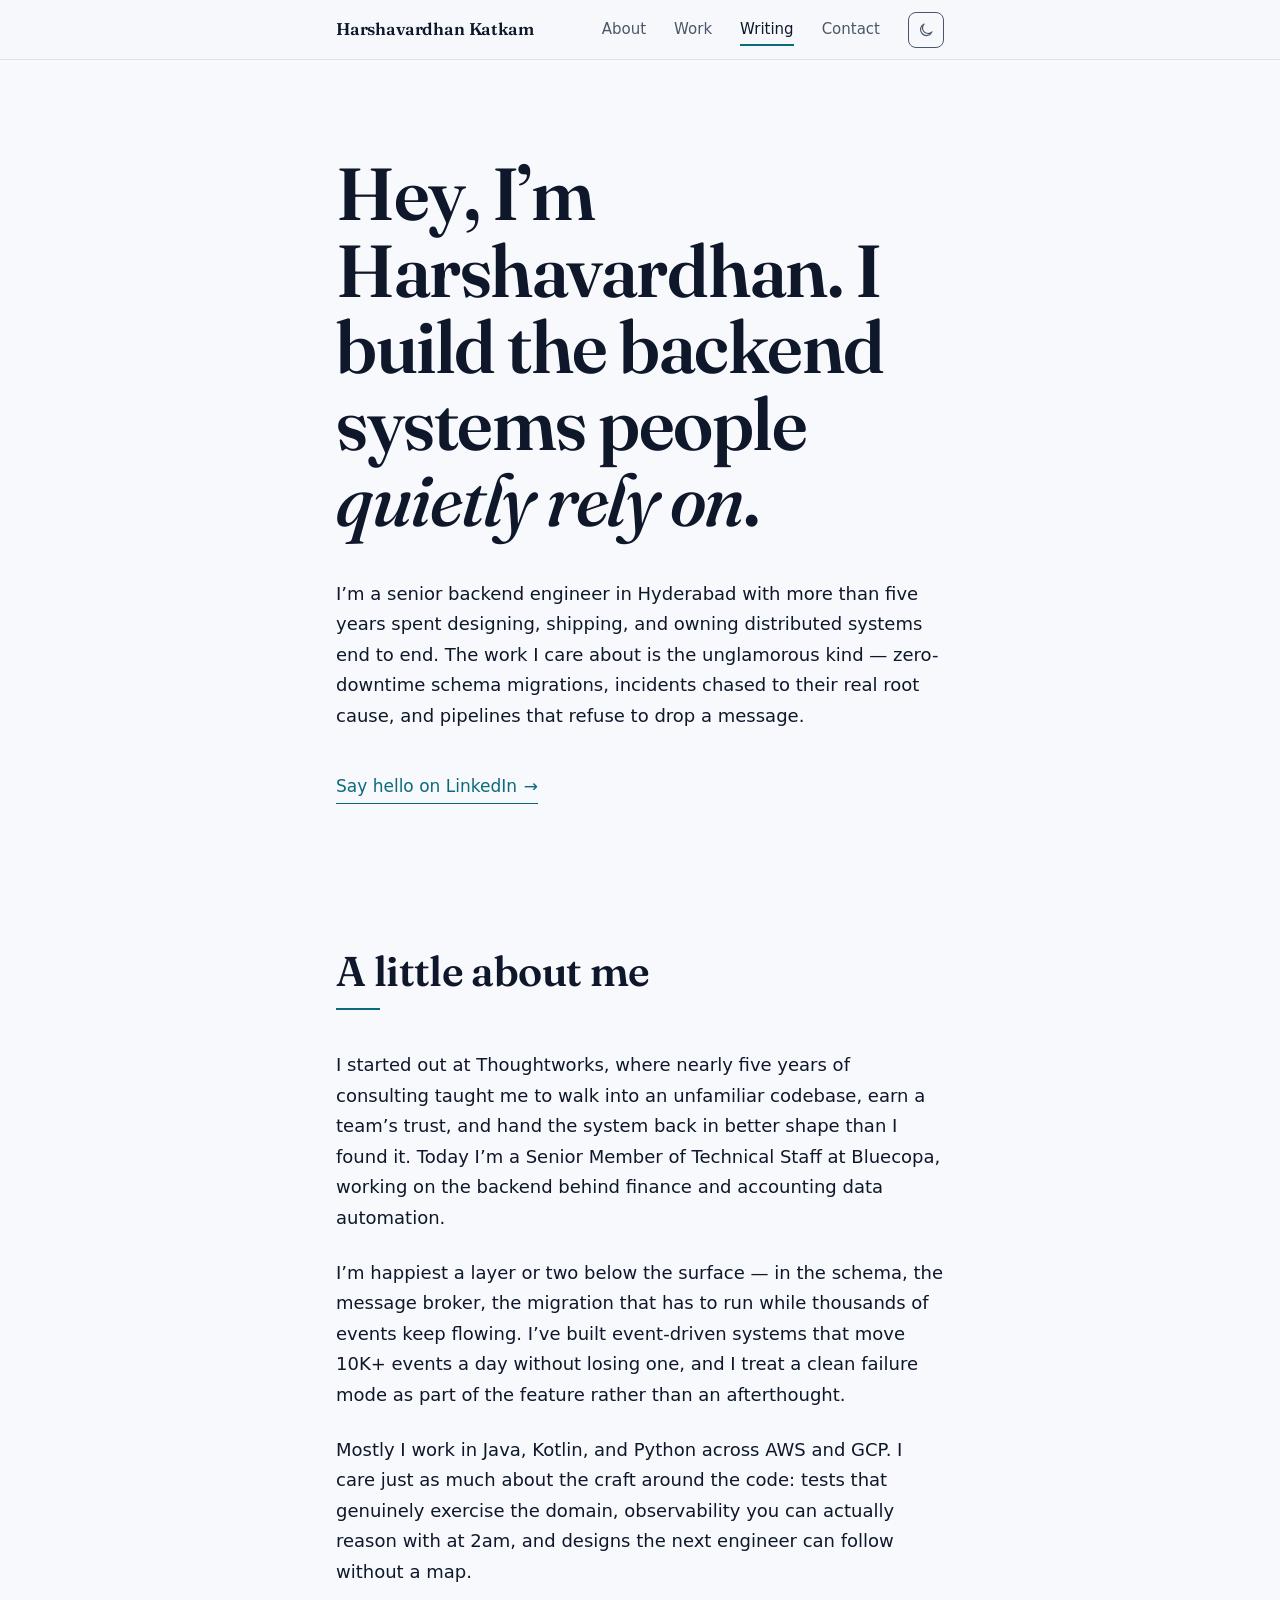
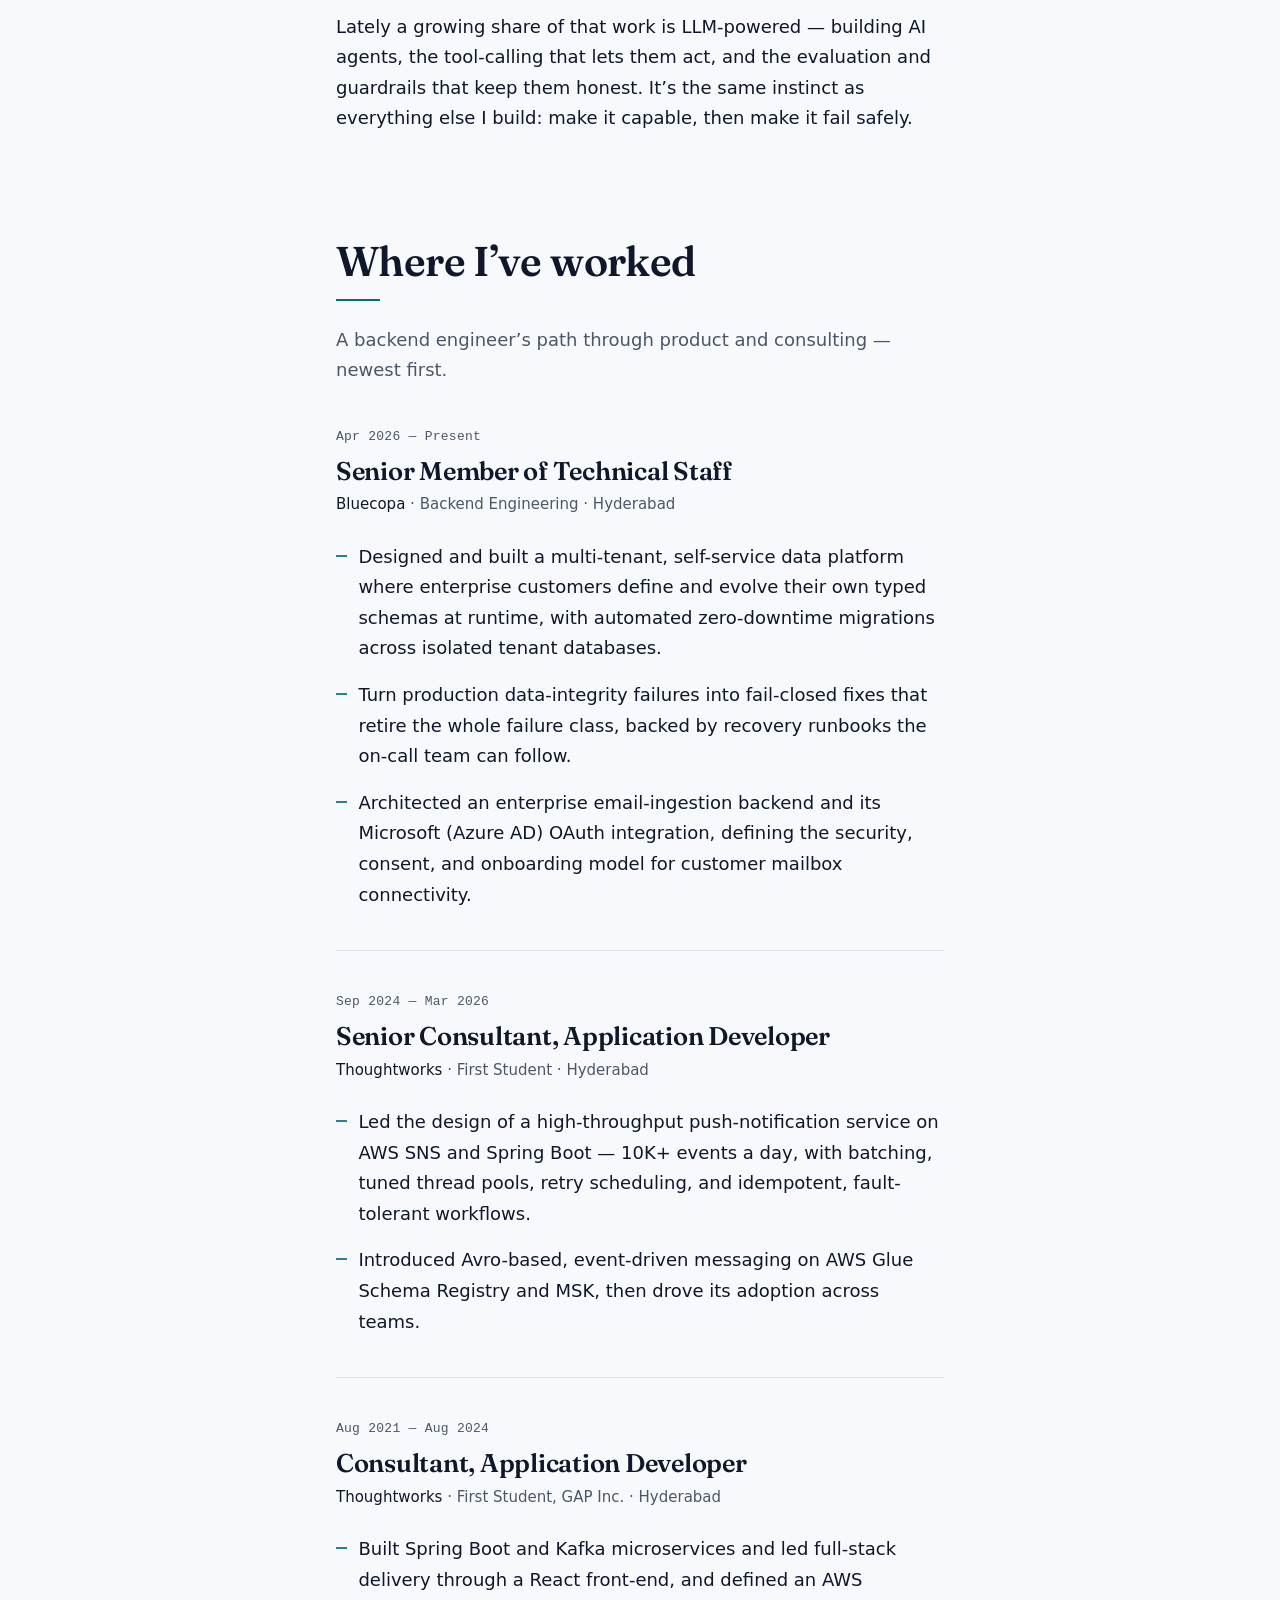
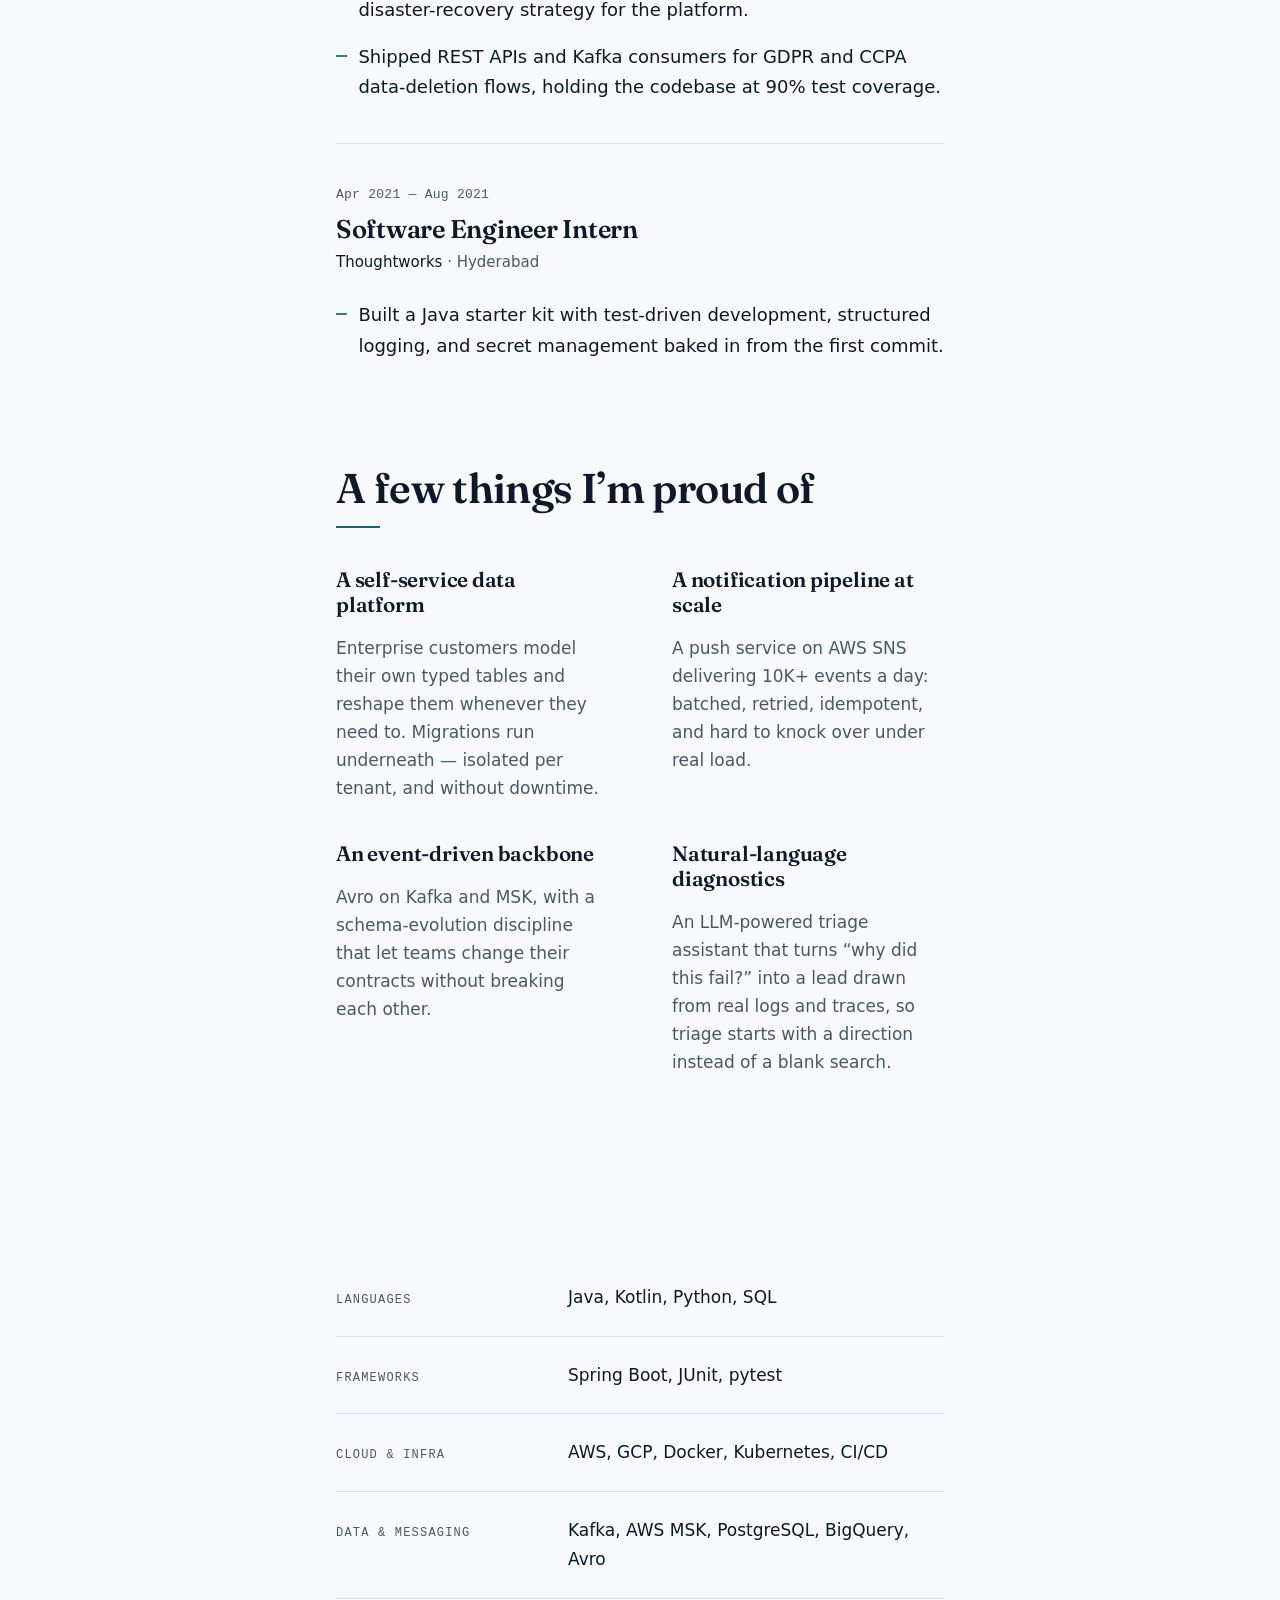
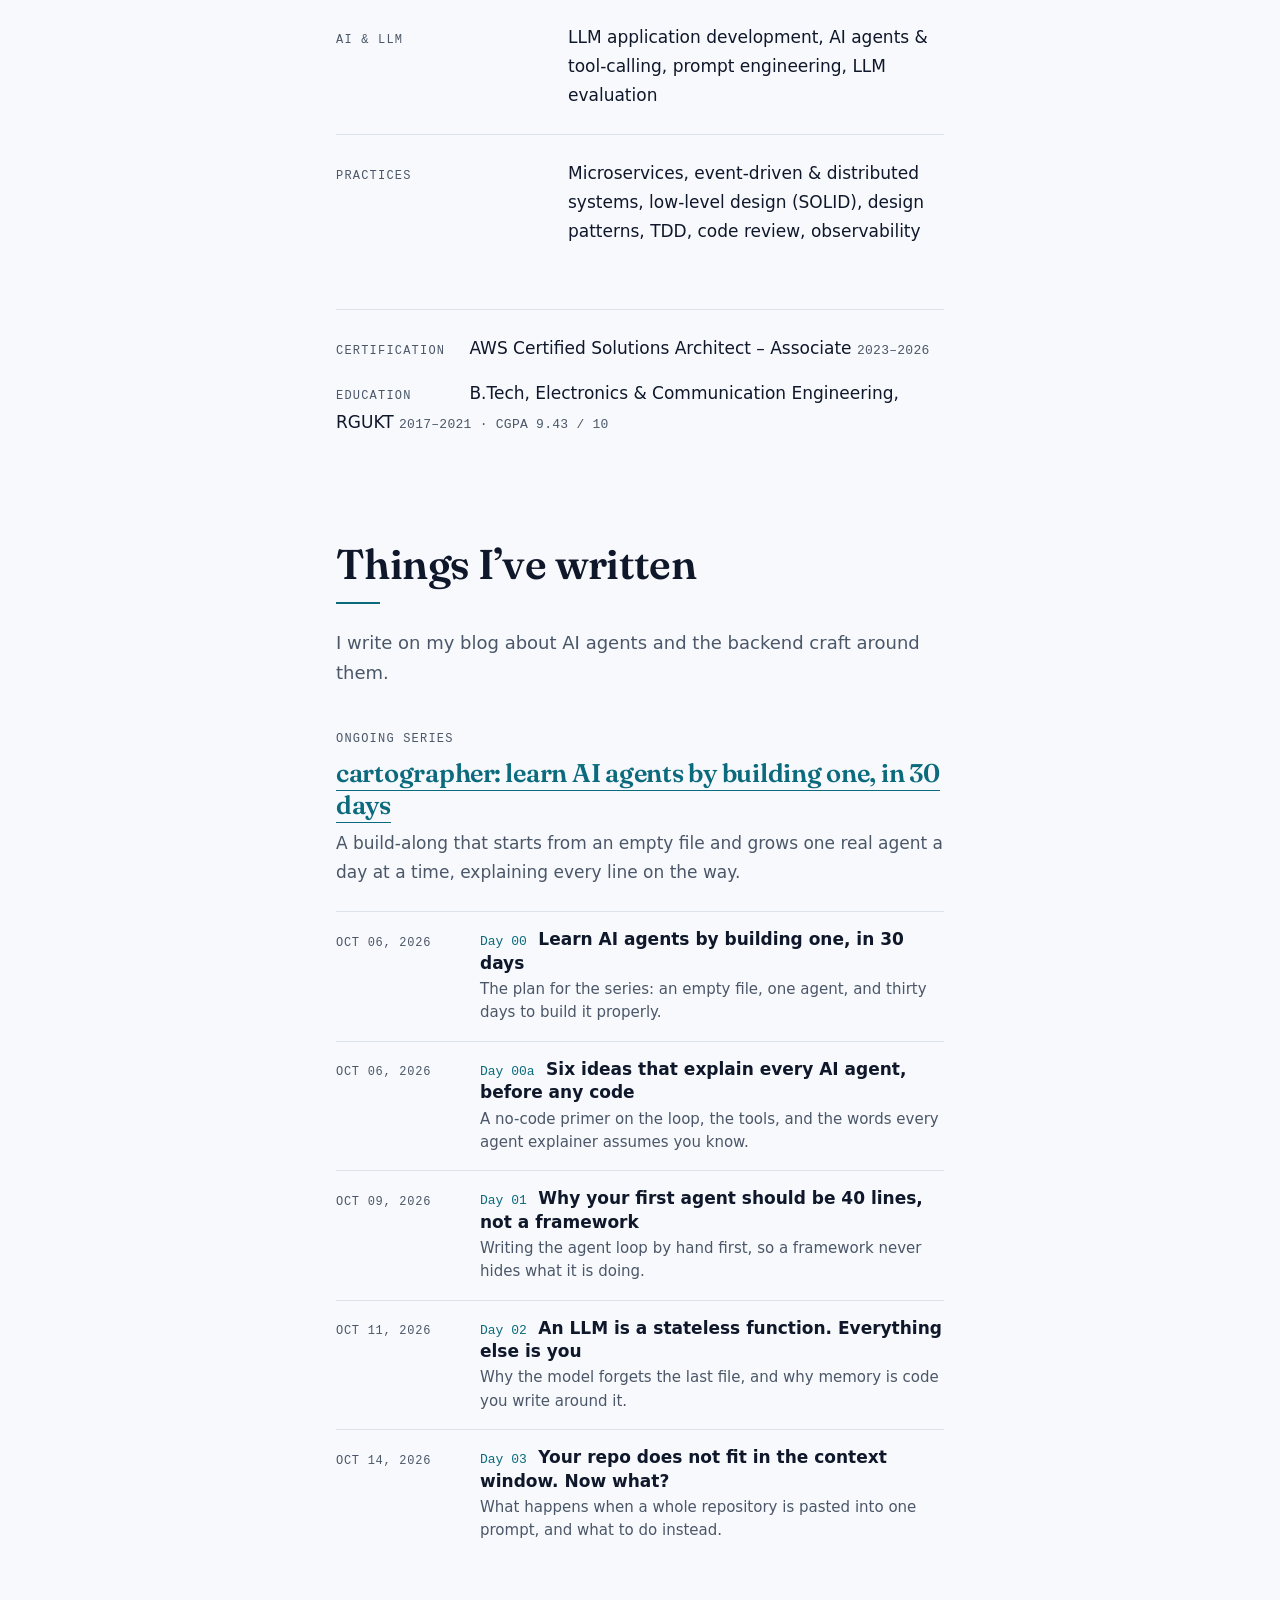
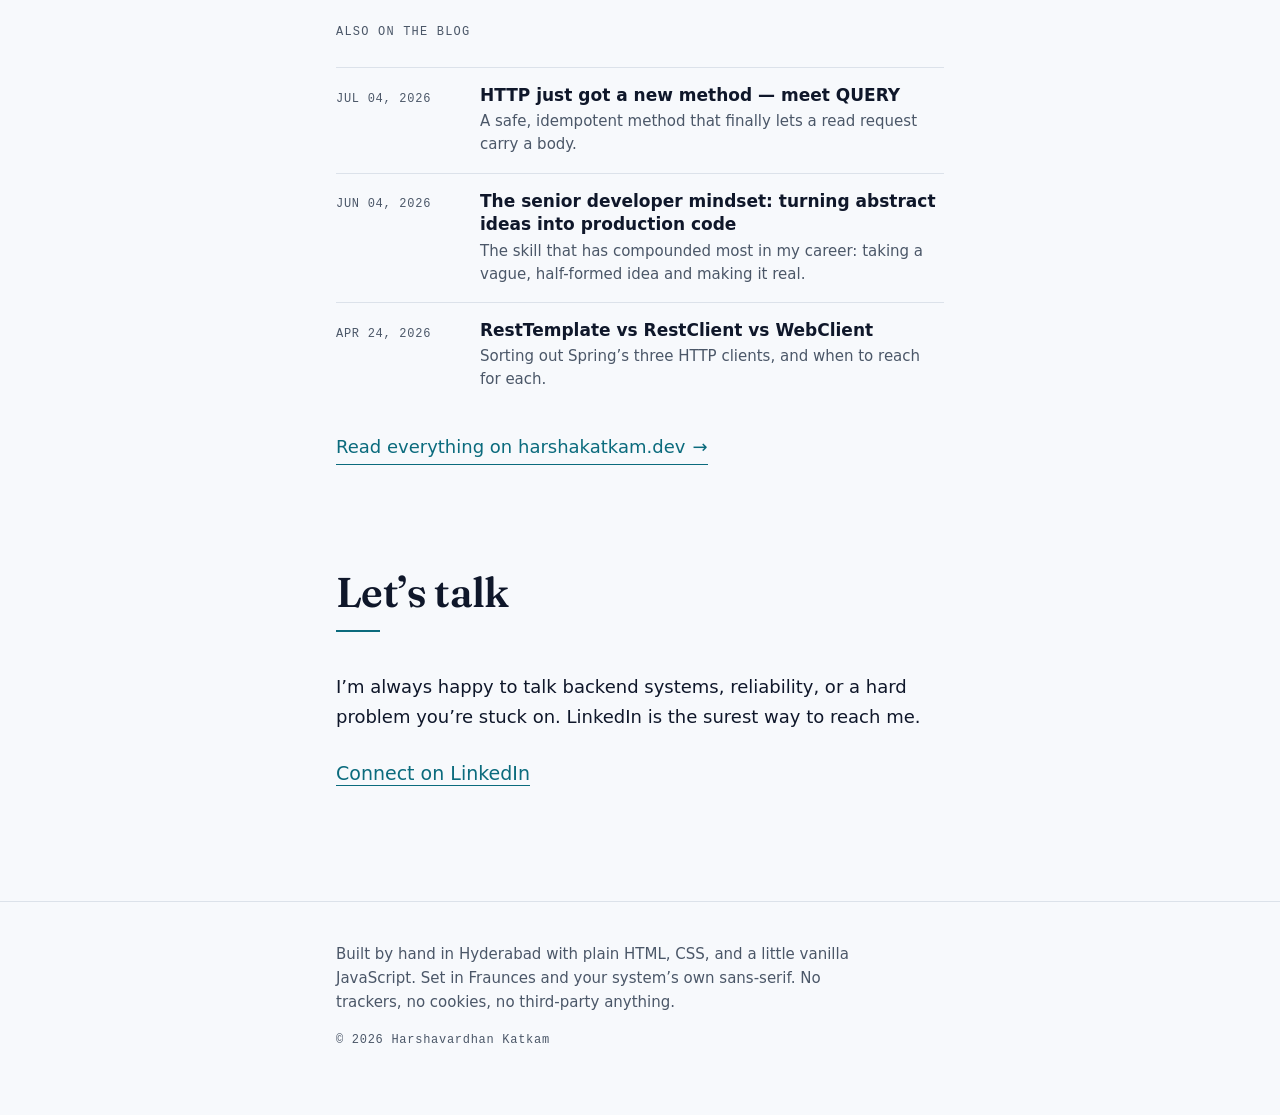
==== commit ce3fec90: "Restore original Work section layout" ====
--- a/index.html
+++ b/index.html
@@ -53,7 +53,6 @@
     "name": "Harshavardhan Katkam",
     "jobTitle": "Senior Backend Engineer",
     "url": "https://about.harshakatkam.dev/",
-    "email": "mailto:harshavardhan.katkam@gmail.com",
     "address": {
       "@type": "PostalAddress",
       "addressLocality": "Hyderabad",
@@ -84,6 +83,7 @@
       <nav class="nav" aria-label="Primary">
         <a class="nav__link" href="#about">About</a>
         <a class="nav__link" href="#work">Work</a>
+        <a class="nav__link" href="#writing">Writing</a>
         <a class="nav__link" href="#contact">Contact</a>
         <button class="theme-toggle" type="button" data-theme-toggle aria-label="Toggle theme" aria-pressed="false">
           <svg class="icon icon--moon" viewBox="0 0 24 24" width="18" height="18" fill="none" stroke="currentColor" stroke-width="1.6" stroke-linecap="round" stroke-linejoin="round" aria-hidden="true"><path d="M20 14.5A8 8 0 1 1 9.5 4 6.2 6.2 0 0 0 20 14.5Z"></path></svg>
@@ -100,9 +100,7 @@
         <h1 class="hero__title" id="hero-title">Hey, I&rsquo;m Harshavardhan. I build the backend systems people <em>quietly rely on</em>.</h1>
         <p class="hero__intro">I&rsquo;m a senior backend engineer in Hyderabad with more than five years spent designing, shipping, and owning distributed systems end to end. The work I care about is the unglamorous kind &mdash; zero-downtime schema migrations, incidents chased to their real root cause, and pipelines that refuse to drop a message.</p>
         <p class="hero__actions">
-          <a class="cta" href="mailto:harshavardhan.katkam@gmail.com">Say hello<span class="cta__arrow" aria-hidden="true">&rarr;</span></a>
-          <span class="hero__dot" aria-hidden="true">&middot;</span>
-          <a class="link" href="https://www.linkedin.com/in/harshavardhankatkam" rel="me noopener">LinkedIn</a>
+          <a class="cta" href="https://www.linkedin.com/in/harshavardhankatkam" rel="me noopener">Say hello on LinkedIn<span class="cta__arrow" aria-hidden="true">&rarr;</span></a>
         </p>
       </div>
     </section>
@@ -232,18 +230,77 @@
       </div>
     </section>
 
+    <section id="writing" aria-labelledby="writing-title">
+      <div class="wrap">
+        <div class="section__head" data-reveal>
+          <h2 class="section__title" id="writing-title">Things I&rsquo;ve written</h2>
+          <p class="section__lead">I write on my blog about AI agents and the backend craft around them.</p>
+        </div>
+        <div class="series" data-reveal>
+          <p class="series__kicker">Ongoing series</p>
+          <h3 class="series__title"><a class="link" href="https://harshakatkam.dev/series/agent-series" rel="noopener">cartographer: learn AI agents by building one, in 30 days</a></h3>
+          <p class="series__note">A build-along that starts from an empty file and grows one real agent a day at a time, explaining every line on the way.</p>
+          <ol class="posts">
+            <li class="post">
+              <time class="post__date" datetime="2026-10-06">Oct 06, 2026</time>
+              <a class="post__title" href="https://harshakatkam.dev/pilot-thirty-days-one-agent" rel="noopener"><span class="post__num">Day 00</span> Learn AI agents by building one, in 30 days</a>
+              <p class="post__note">The plan for the series: an empty file, one agent, and thirty days to build it properly.</p>
+            </li>
+            <li class="post">
+              <time class="post__date" datetime="2026-10-06">Oct 06, 2026</time>
+              <a class="post__title" href="https://harshakatkam.dev/agents-from-zero" rel="noopener"><span class="post__num">Day 00a</span> Six ideas that explain every AI agent, before any code</a>
+              <p class="post__note">A no-code primer on the loop, the tools, and the words every agent explainer assumes you know.</p>
+            </li>
+            <li class="post">
+              <time class="post__date" datetime="2026-10-09">Oct 09, 2026</time>
+              <a class="post__title" href="https://harshakatkam.dev/the-40-line-agent" rel="noopener"><span class="post__num">Day 01</span> Why your first agent should be 40 lines, not a framework</a>
+              <p class="post__note">Writing the agent loop by hand first, so a framework never hides what it is doing.</p>
+            </li>
+            <li class="post">
+              <time class="post__date" datetime="2026-10-11">Oct 11, 2026</time>
+              <a class="post__title" href="https://harshakatkam.dev/llm-is-a-stateless-function" rel="noopener"><span class="post__num">Day 02</span> An LLM is a stateless function. Everything else is you</a>
+              <p class="post__note">Why the model forgets the last file, and why memory is code you write around it.</p>
+            </li>
+            <li class="post">
+              <time class="post__date" datetime="2026-10-14">Oct 14, 2026</time>
+              <a class="post__title" href="https://harshakatkam.dev/a-repo-does-not-fit-in-context" rel="noopener"><span class="post__num">Day 03</span> Your repo does not fit in the context window. Now what?</a>
+              <p class="post__note">What happens when a whole repository is pasted into one prompt, and what to do instead.</p>
+            </li>
+          </ol>
+        </div>
+        <div class="more" data-reveal>
+          <p class="series__kicker">Also on the blog</p>
+          <ol class="posts">
+            <li class="post">
+              <time class="post__date" datetime="2026-07-04">Jul 04, 2026</time>
+              <a class="post__title" href="https://harshakatkam.dev/http-just-got-a-new-method-meet-query" rel="noopener">HTTP just got a new method &mdash; meet QUERY</a>
+              <p class="post__note">A safe, idempotent method that finally lets a read request carry a body.</p>
+            </li>
+            <li class="post">
+              <time class="post__date" datetime="2026-06-04">Jun 04, 2026</time>
+              <a class="post__title" href="https://harshakatkam.dev/the-senior-developer-mindset-how-to-turn-abstract-ideas-into-production-code" rel="noopener">The senior developer mindset: turning abstract ideas into production code</a>
+              <p class="post__note">The skill that has compounded most in my career: taking a vague, half-formed idea and making it real.</p>
+            </li>
+            <li class="post">
+              <time class="post__date" datetime="2026-04-24">Apr 24, 2026</time>
+              <a class="post__title" href="https://harshakatkam.dev/resttemplate-vs-restclient-vs-webclient" rel="noopener">RestTemplate vs RestClient vs WebClient</a>
+              <p class="post__note">Sorting out Spring&rsquo;s three HTTP clients, and when to reach for each.</p>
+            </li>
+          </ol>
+          <p class="more__all"><a class="cta" href="https://harshakatkam.dev/" rel="noopener">Read everything on harshakatkam.dev<span class="cta__arrow" aria-hidden="true">&rarr;</span></a></p>
+        </div>
+      </div>
+    </section>
+
     <section id="contact" aria-labelledby="contact-title">
       <div class="wrap">
         <div class="section__head" data-reveal>
           <h2 class="section__title" id="contact-title">Let&rsquo;s talk</h2>
         </div>
         <div class="contact" data-reveal>
-          <p class="contact__pitch">I&rsquo;m always happy to talk backend systems, reliability, or a hard problem you&rsquo;re stuck on. Email is the surest way to reach me.</p>
+          <p class="contact__pitch">I&rsquo;m always happy to talk backend systems, reliability, or a hard problem you&rsquo;re stuck on. LinkedIn is the surest way to reach me.</p>
           <p class="contact__links">
-            <a class="link" href="mailto:harshavardhan.katkam@gmail.com">harshavardhan.katkam@gmail.com</a>
-          </p>
-          <p class="contact__links">
-            <a class="link" href="https://www.linkedin.com/in/harshavardhankatkam" rel="me noopener">linkedin.com/in/harshavardhankatkam</a>
+            <a class="link" href="https://www.linkedin.com/in/harshavardhankatkam" rel="me noopener">Connect on LinkedIn</a>
           </p>
         </div>
       </div>
--- a/styles.css
+++ b/styles.css
@@ -17,12 +17,13 @@
 :root {
   color-scheme: light dark;
 
-  --bg: #FBF6EE;
-  --surface: #FFFDF9;
-  --text: #241C15;
-  --muted: #6E6152;
-  --line: #E4DBCC;
-  --accent: #2A4B9B;
+  --bg: #F7F9FC;
+  --surface: #FFFFFF;
+  --text: #0F172A;
+  --muted: #4B5768;
+  --line: #DCE2EA;
+  --accent: #0B6B7D;
+  --tag-bg: #E2EEF1;
 
   --display: "Fraunces", Georgia, "Times New Roman", serif;
   --sans: system-ui, -apple-system, "Segoe UI", Roboto, "Helvetica Neue", Arial, sans-serif;
@@ -43,34 +44,37 @@
 }
 
 @media (prefers-color-scheme: dark) {
-  :root {
-    --bg: #1A1611;
-    --surface: #221D17;
-    --text: #ECE3D6;
-    --muted: #A99C8B;
-    --line: #38312A;
-    --accent: #9DB2EE;
+  :root:not([data-theme="light"]) {
+    --bg: #0B1324;
+    --surface: #111C33;
+    --text: #E2E8F0;
+    --muted: #94A3B8;
+    --line: #22304A;
+    --accent: #5EEAD4;
+    --tag-bg: #12283A;
   }
 }
 
 :root[data-theme="dark"] {
   color-scheme: dark;
-  --bg: #1A1611;
-  --surface: #221D17;
-  --text: #ECE3D6;
-  --muted: #A99C8B;
-  --line: #38312A;
-  --accent: #9DB2EE;
+  --bg: #0B1324;
+  --surface: #111C33;
+  --text: #E2E8F0;
+  --muted: #94A3B8;
+  --line: #22304A;
+  --accent: #5EEAD4;
+  --tag-bg: #12283A;
 }
 
 :root[data-theme="light"] {
   color-scheme: light;
-  --bg: #FBF6EE;
-  --surface: #FFFDF9;
-  --text: #241C15;
-  --muted: #6E6152;
-  --line: #E4DBCC;
-  --accent: #2A4B9B;
+  --bg: #F7F9FC;
+  --surface: #FFFFFF;
+  --text: #0F172A;
+  --muted: #4B5768;
+  --line: #DCE2EA;
+  --accent: #0B6B7D;
+  --tag-bg: #E2EEF1;
 }
 
 *,
@@ -512,6 +516,96 @@
   opacity: 0.85;
 }
 
+.series__kicker {
+  font-family: var(--mono);
+  font-size: 0.75rem;
+  font-weight: 500;
+  letter-spacing: 0.1em;
+  text-transform: uppercase;
+  color: var(--muted);
+}
+
+.series__title {
+  margin-top: var(--sp-1);
+  font-family: var(--display);
+  font-optical-sizing: auto;
+  font-weight: 600;
+  font-size: clamp(1.3rem, 2.6vw, 1.6rem);
+  line-height: 1.25;
+  letter-spacing: -0.01em;
+}
+
+.series__note {
+  margin-top: var(--sp-1);
+  max-width: var(--measure);
+  color: var(--muted);
+  font-size: 1.0625rem;
+}
+
+.more {
+  margin-top: var(--sp-5);
+}
+
+.posts {
+  margin-top: var(--sp-3);
+  display: flex;
+  flex-direction: column;
+}
+
+.post {
+  display: grid;
+  grid-template-columns: 7.5rem minmax(0, 1fr);
+  gap: 0.15rem var(--sp-3);
+  padding-block: var(--sp-2);
+  border-top: 1px solid var(--line);
+}
+
+.post__date {
+  grid-row: span 2;
+  padding-top: 0.3rem;
+  font-family: var(--mono);
+  font-size: 0.75rem;
+  letter-spacing: 0.06em;
+  text-transform: uppercase;
+  color: var(--muted);
+  font-variant-numeric: tabular-nums;
+}
+
+.post__title {
+  color: var(--text);
+  font-weight: 600;
+  font-size: 1.0625rem;
+  line-height: 1.4;
+  text-decoration: none;
+}
+
+.motion .post__title {
+  transition: color 200ms var(--ease);
+}
+
+.post__title:hover,
+.post__title:focus-visible {
+  color: var(--accent);
+}
+
+.post__num {
+  margin-right: 0.35rem;
+  color: var(--accent);
+  font-family: var(--mono);
+  font-size: 0.8125rem;
+  font-weight: 500;
+}
+
+.post__note {
+  color: var(--muted);
+  font-size: 0.9375rem;
+  line-height: 1.55;
+}
+
+.more__all {
+  margin-top: var(--sp-3);
+}
+
 .selected {
   display: grid;
   grid-template-columns: repeat(2, minmax(0, 1fr));
@@ -672,6 +766,8 @@
 .motion .hero__actions { animation-delay: 400ms; }
 
 @media (max-width: 560px) {
+  .post { grid-template-columns: minmax(0, 1fr); }
+  .post__date { grid-row: auto; padding-top: 0; }
   .brand__full { display: none; }
   .brand__short { display: inline; }
   .selected { grid-template-columns: minmax(0, 1fr); }
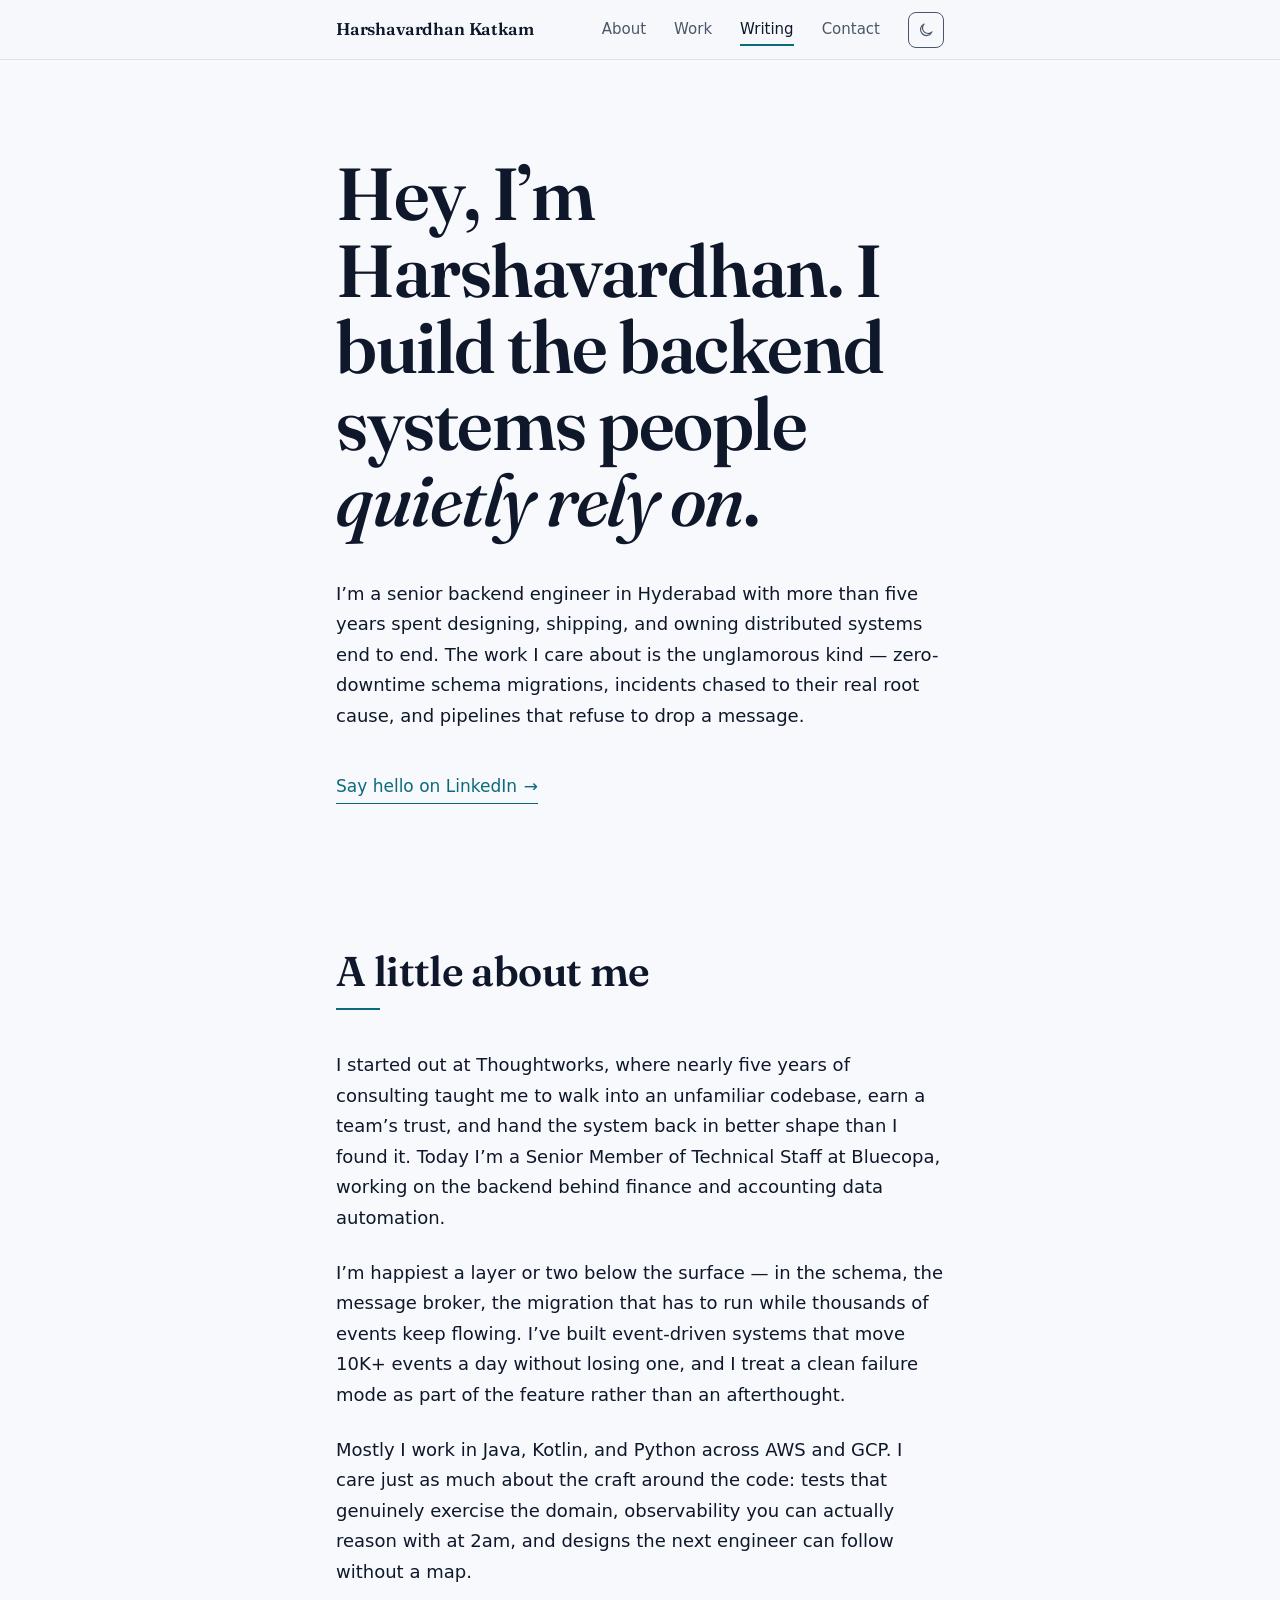
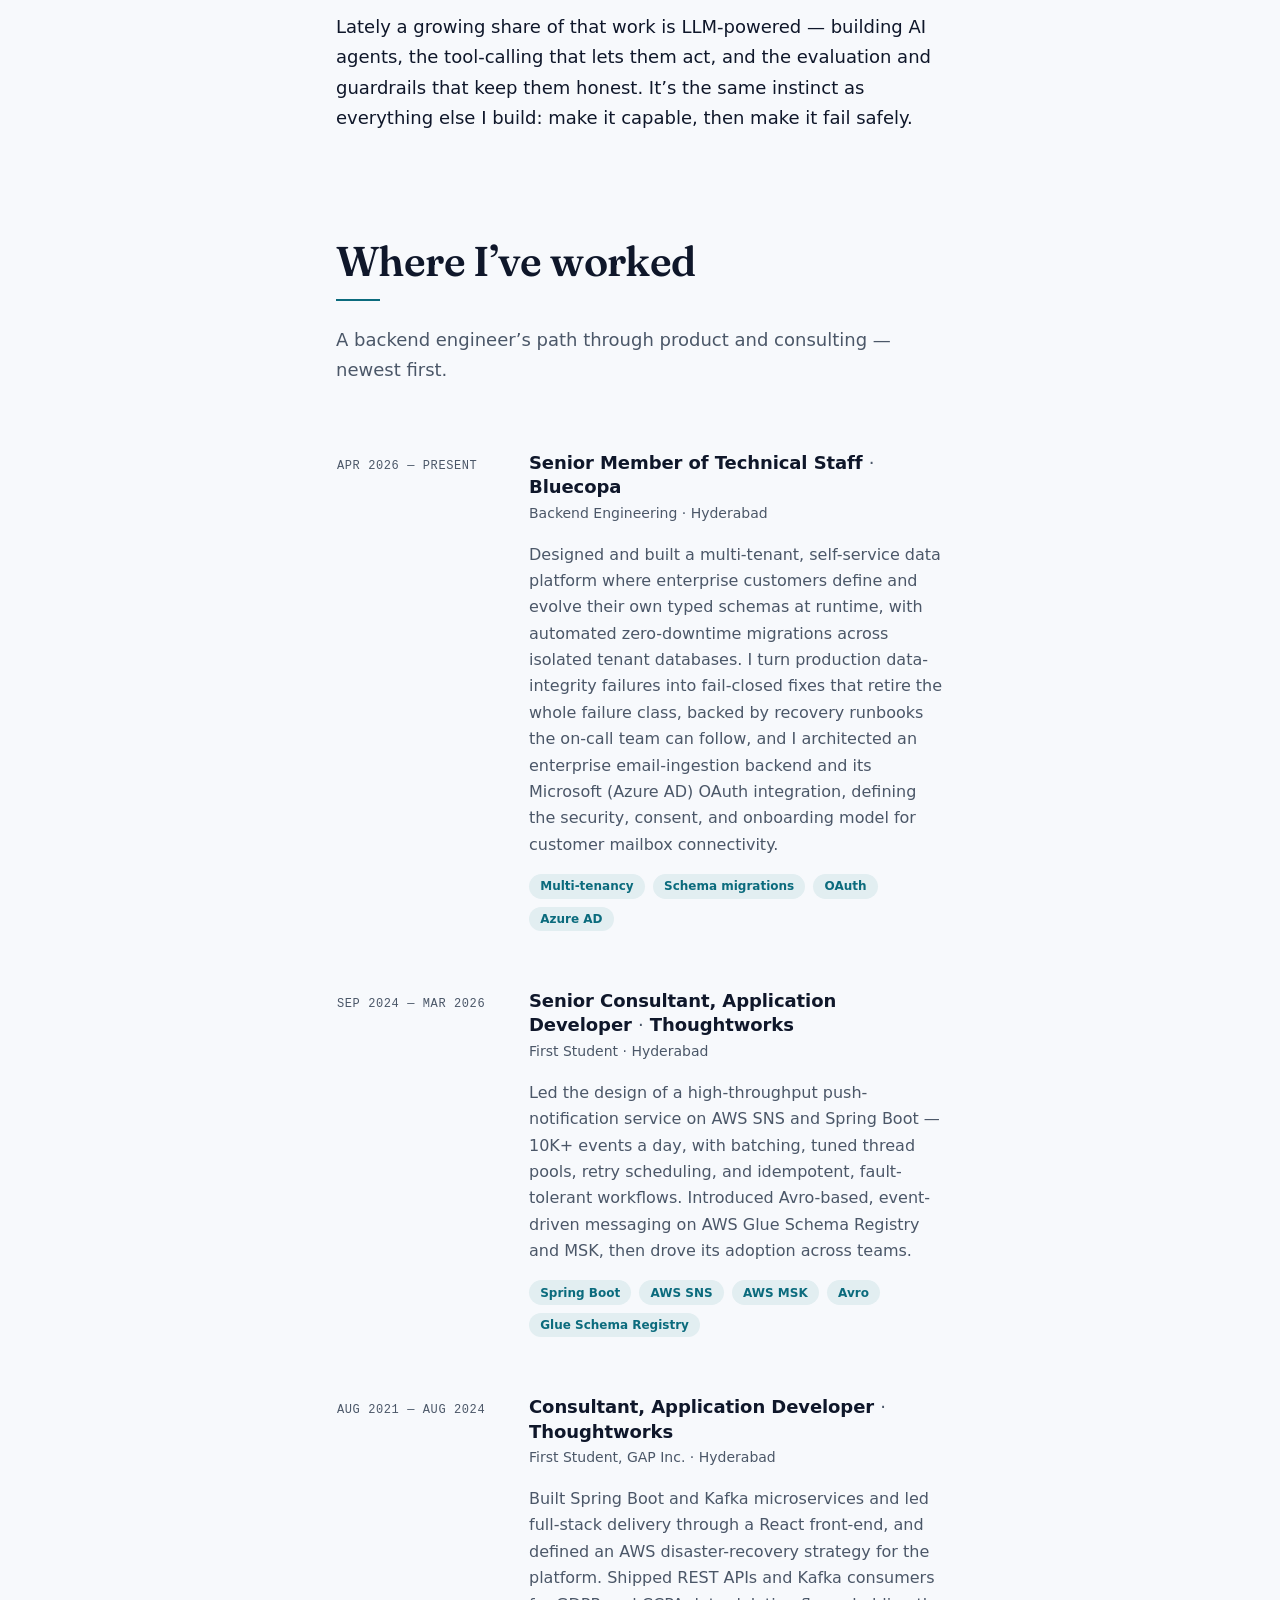
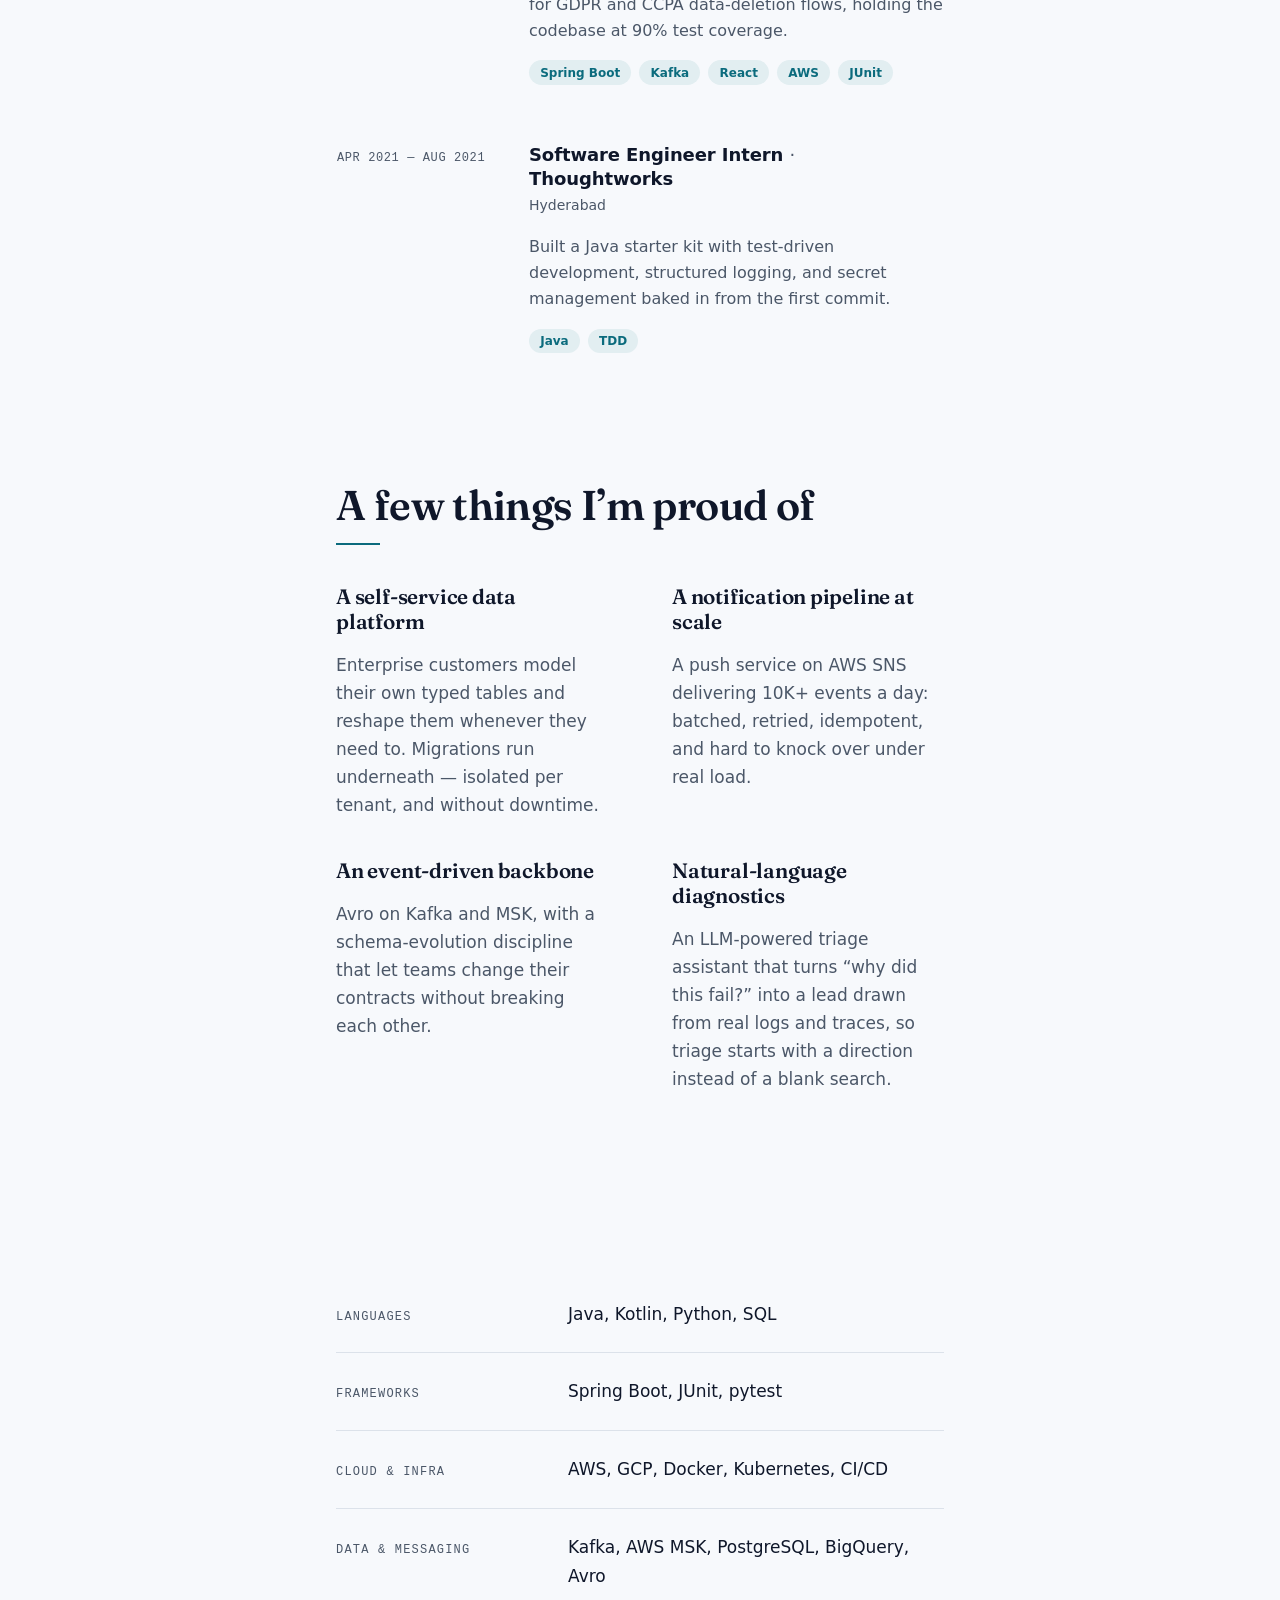
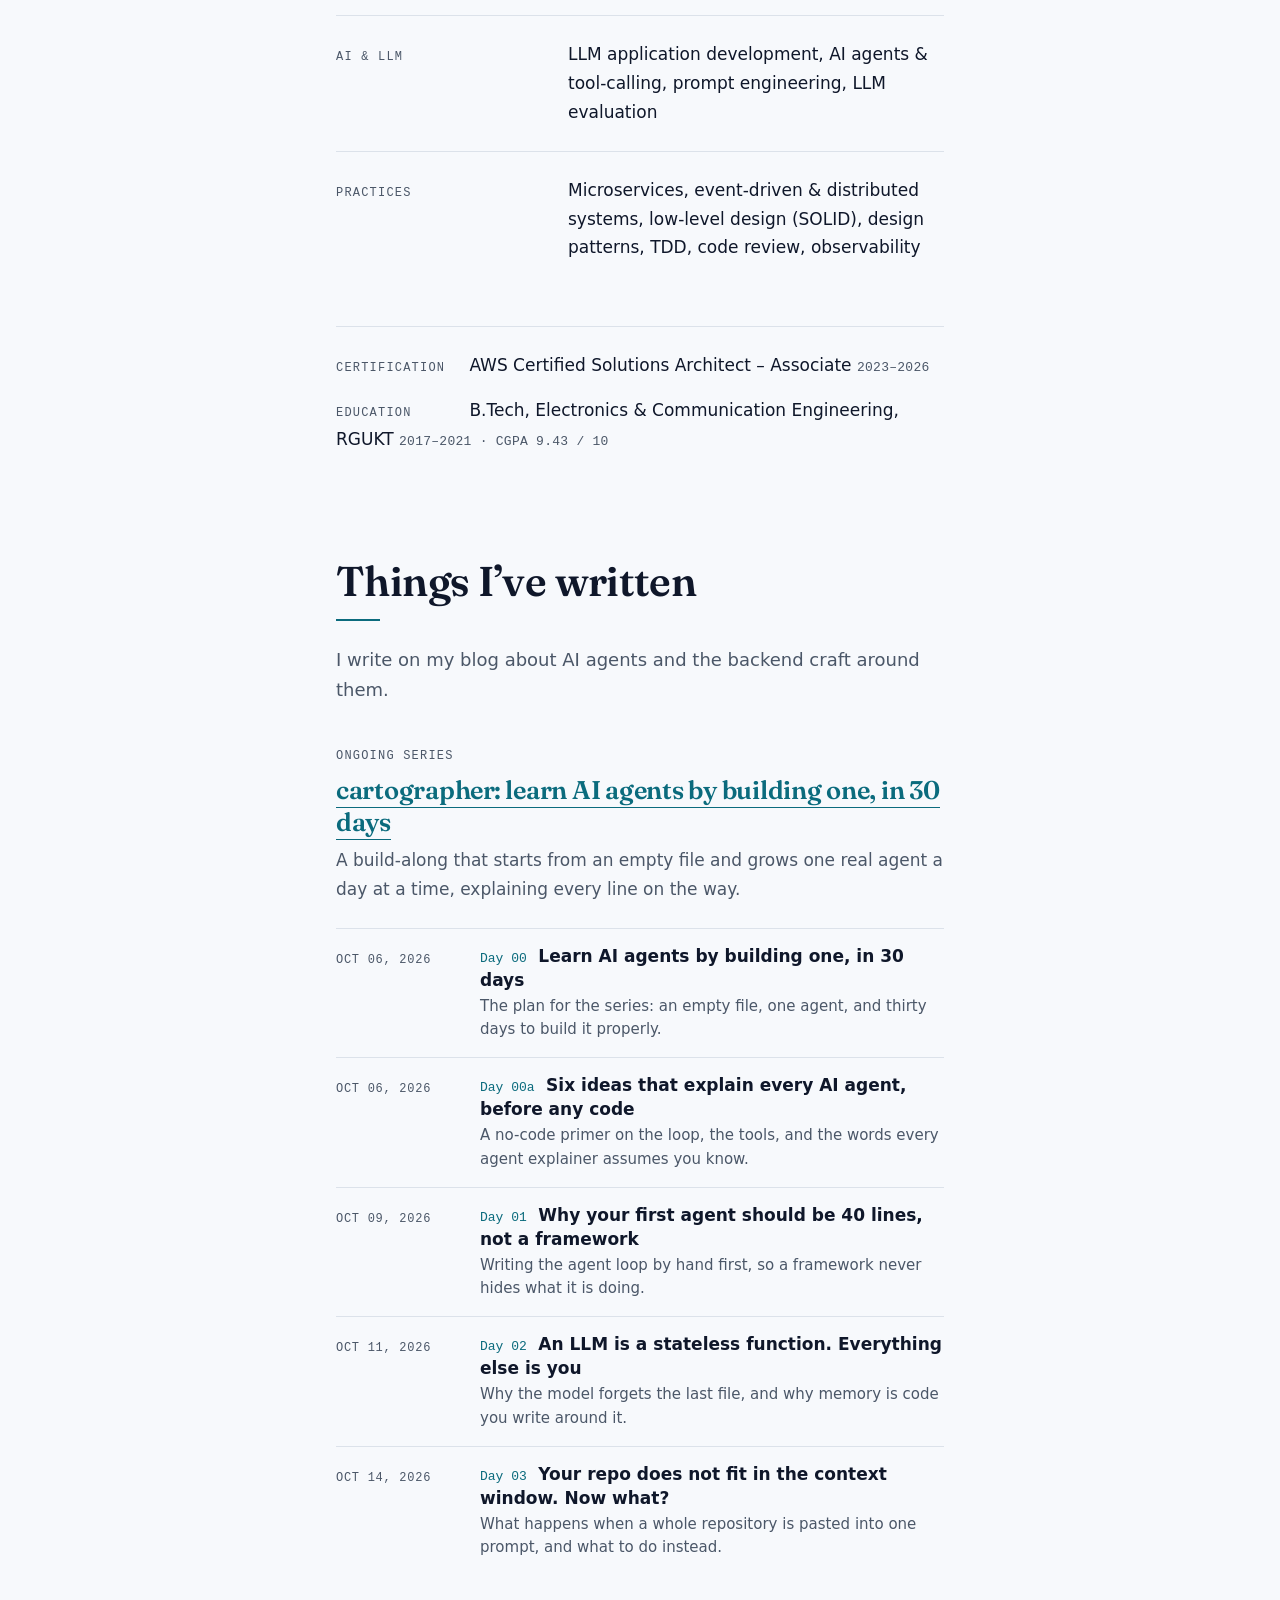
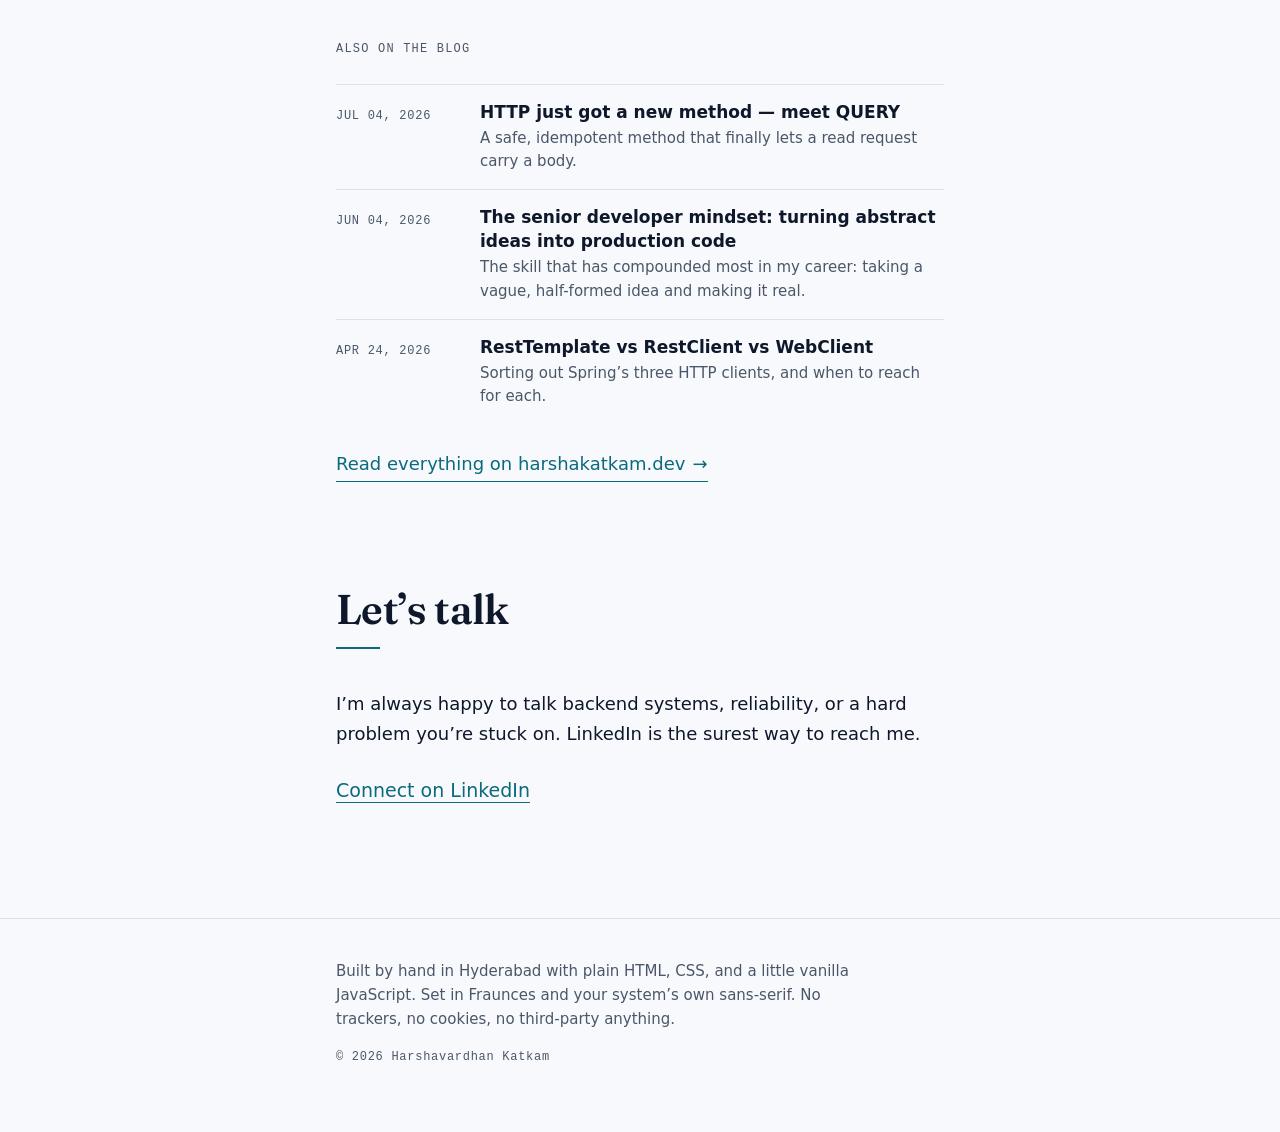
==== commit 81a0fdcb: "Add experience timeline and Writing section, switch to cool slate and teal palette" ====
--- a/index.html
+++ b/index.html
@@ -128,39 +128,39 @@
         <ol class="entries stagger">
           <li class="entry" data-reveal>
             <p class="entry__dates">Apr 2026 &mdash; Present</p>
-            <h3 class="entry__role">Senior Member of Technical Staff</h3>
-            <p class="entry__meta"><span class="entry__org">Bluecopa</span> &middot; Backend Engineering &middot; Hyderabad</p>
-            <ul class="entry__notes">
-              <li>Designed and built a multi-tenant, self-service data platform where enterprise customers define and evolve their own typed schemas at runtime, with automated zero-downtime migrations across isolated tenant databases.</li>
-              <li>Turn production data-integrity failures into fail-closed fixes that retire the whole failure class, backed by recovery runbooks the on-call team can follow.</li>
-              <li>Architected an enterprise email-ingestion backend and its Microsoft (Azure AD) OAuth integration, defining the security, consent, and onboarding model for customer mailbox connectivity.</li>
-            </ul>
+            <div class="entry__body">
+              <h3 class="entry__role">Senior Member of Technical Staff <span class="entry__sep" aria-hidden="true">&middot;</span> <span class="entry__org">Bluecopa</span></h3>
+              <p class="entry__meta">Backend Engineering &middot; Hyderabad</p>
+              <p class="entry__desc">Designed and built a multi-tenant, self-service data platform where enterprise customers define and evolve their own typed schemas at runtime, with automated zero-downtime migrations across isolated tenant databases. I turn production data-integrity failures into fail-closed fixes that retire the whole failure class, backed by recovery runbooks the on-call team can follow, and I architected an enterprise email-ingestion backend and its Microsoft (Azure AD) OAuth integration, defining the security, consent, and onboarding model for customer mailbox connectivity.</p>
+              <ul class="tags" aria-label="Technologies"><li class="tag">Multi-tenancy</li><li class="tag">Schema migrations</li><li class="tag">OAuth</li><li class="tag">Azure AD</li></ul>
+            </div>
           </li>
           <li class="entry" data-reveal>
             <p class="entry__dates">Sep 2024 &mdash; Mar 2026</p>
-            <h3 class="entry__role">Senior Consultant, Application Developer</h3>
-            <p class="entry__meta"><span class="entry__org">Thoughtworks</span> &middot; First Student &middot; Hyderabad</p>
-            <ul class="entry__notes">
-              <li>Led the design of a high-throughput push-notification service on AWS SNS and Spring Boot &mdash; 10K+ events a day, with batching, tuned thread pools, retry scheduling, and idempotent, fault-tolerant workflows.</li>
-              <li>Introduced Avro-based, event-driven messaging on AWS Glue Schema Registry and MSK, then drove its adoption across teams.</li>
-            </ul>
+            <div class="entry__body">
+              <h3 class="entry__role">Senior Consultant, Application Developer <span class="entry__sep" aria-hidden="true">&middot;</span> <span class="entry__org">Thoughtworks</span></h3>
+              <p class="entry__meta">First Student &middot; Hyderabad</p>
+              <p class="entry__desc">Led the design of a high-throughput push-notification service on AWS SNS and Spring Boot &mdash; 10K+ events a day, with batching, tuned thread pools, retry scheduling, and idempotent, fault-tolerant workflows. Introduced Avro-based, event-driven messaging on AWS Glue Schema Registry and MSK, then drove its adoption across teams.</p>
+              <ul class="tags" aria-label="Technologies"><li class="tag">Spring Boot</li><li class="tag">AWS SNS</li><li class="tag">AWS MSK</li><li class="tag">Avro</li><li class="tag">Glue Schema Registry</li></ul>
+            </div>
           </li>
           <li class="entry" data-reveal>
             <p class="entry__dates">Aug 2021 &mdash; Aug 2024</p>
-            <h3 class="entry__role">Consultant, Application Developer</h3>
-            <p class="entry__meta"><span class="entry__org">Thoughtworks</span> &middot; First Student, GAP Inc. &middot; Hyderabad</p>
-            <ul class="entry__notes">
-              <li>Built Spring Boot and Kafka microservices and led full-stack delivery through a React front-end, and defined an AWS disaster-recovery strategy for the platform.</li>
-              <li>Shipped REST APIs and Kafka consumers for GDPR and CCPA data-deletion flows, holding the codebase at 90% test coverage.</li>
-            </ul>
+            <div class="entry__body">
+              <h3 class="entry__role">Consultant, Application Developer <span class="entry__sep" aria-hidden="true">&middot;</span> <span class="entry__org">Thoughtworks</span></h3>
+              <p class="entry__meta">First Student, GAP Inc. &middot; Hyderabad</p>
+              <p class="entry__desc">Built Spring Boot and Kafka microservices and led full-stack delivery through a React front-end, and defined an AWS disaster-recovery strategy for the platform. Shipped REST APIs and Kafka consumers for GDPR and CCPA data-deletion flows, holding the codebase at 90% test coverage.</p>
+              <ul class="tags" aria-label="Technologies"><li class="tag">Spring Boot</li><li class="tag">Kafka</li><li class="tag">React</li><li class="tag">AWS</li><li class="tag">JUnit</li></ul>
+            </div>
           </li>
           <li class="entry" data-reveal>
             <p class="entry__dates">Apr 2021 &mdash; Aug 2021</p>
-            <h3 class="entry__role">Software Engineer Intern</h3>
-            <p class="entry__meta"><span class="entry__org">Thoughtworks</span> &middot; Hyderabad</p>
-            <ul class="entry__notes">
-              <li>Built a Java starter kit with test-driven development, structured logging, and secret management baked in from the first commit.</li>
-            </ul>
+            <div class="entry__body">
+              <h3 class="entry__role">Software Engineer Intern <span class="entry__sep" aria-hidden="true">&middot;</span> <span class="entry__org">Thoughtworks</span></h3>
+              <p class="entry__meta">Hyderabad</p>
+              <p class="entry__desc">Built a Java starter kit with test-driven development, structured logging, and secret management baked in from the first commit.</p>
+              <ul class="tags" aria-label="Technologies"><li class="tag">Java</li><li class="tag">TDD</li></ul>
+            </div>
           </li>
         </ol>
       </div>
--- a/styles.css
+++ b/styles.css
@@ -445,75 +445,104 @@
 .entries {
   display: flex;
   flex-direction: column;
+  gap: var(--sp-1);
+  margin-inline: calc(var(--sp-2) * -1);
 }
 
 .entry {
-  padding-block: var(--sp-4);
-  border-top: 1px solid var(--line);
-}
-
-.entry:first-child {
-  border-top: none;
-  padding-top: 0;
-}
-
-.entry:last-child {
-  padding-bottom: 0;
+  display: grid;
+  grid-template-columns: 10.5rem minmax(0, 1fr);
+  gap: var(--sp-1) var(--sp-3);
+  padding: var(--sp-3) var(--sp-2);
+  border-radius: 10px;
+  border: 1px solid transparent;
+}
+
+.motion .entry {
+  transition: opacity 220ms var(--ease), background-color 220ms var(--ease), border-color 220ms var(--ease);
+}
+
+@media (hover: hover) and (min-width: 721px) {
+  .entries:hover .entry {
+    opacity: 0.55;
+  }
+
+  .entries:hover .entry:hover,
+  .entries .entry:focus-within {
+    opacity: 1;
+    background: var(--surface);
+    border-color: var(--line);
+  }
+
+  .entries .entry:hover .entry__role {
+    color: var(--accent);
+  }
 }
 
 .entry__dates {
+  padding-top: 0.3rem;
   font-family: var(--mono);
-  font-size: 0.8125rem;
-  letter-spacing: 0.02em;
+  font-size: 0.75rem;
+  font-weight: 500;
+  letter-spacing: 0.05em;
+  text-transform: uppercase;
+  white-space: nowrap;
   color: var(--muted);
   font-variant-numeric: tabular-nums;
 }
 
 .entry__role {
-  margin-top: var(--sp-1);
-  font-family: var(--display);
-  font-optical-sizing: auto;
+  font-family: var(--sans);
   font-weight: 600;
-  font-size: clamp(1.3rem, 2.6vw, 1.6rem);
-  line-height: 1.2;
-  letter-spacing: -0.01em;
-  color: var(--text);
+  font-size: 1.125rem;
+  line-height: 1.35;
+  letter-spacing: -0.005em;
+  color: var(--text);
+}
+
+.motion .entry__role {
+  transition: color 220ms var(--ease);
+}
+
+.entry__sep {
+  color: var(--muted);
+  font-weight: 400;
+}
+
+.entry__org {
+  font-weight: 600;
 }
 
 .entry__meta {
-  margin-top: 0.35rem;
-  font-size: 0.9375rem;
-  color: var(--muted);
-}
-
-.entry__org {
-  color: var(--text);
-  font-weight: 500;
-}
-
-.entry__notes {
-  margin-top: var(--sp-3);
+  margin-top: 0.15rem;
+  font-size: 0.875rem;
+  color: var(--muted);
+}
+
+.entry__desc {
+  margin-top: var(--sp-2);
+  font-size: 1rem;
+  line-height: 1.65;
+  color: var(--muted);
+}
+
+.tags {
+  margin-top: var(--sp-2);
   display: flex;
-  flex-direction: column;
-  gap: var(--sp-2);
-  max-width: var(--measure);
-}
-
-.entry__notes li {
-  position: relative;
-  padding-left: 1.4rem;
-  color: var(--text);
-}
-
-.entry__notes li::before {
-  content: "";
-  position: absolute;
-  left: 0;
-  top: 0.72em;
-  width: 0.7rem;
-  height: 2px;
-  background: var(--accent);
-  opacity: 0.85;
+  flex-wrap: wrap;
+  gap: 0.5rem;
+}
+
+.tag {
+  display: inline-flex;
+  align-items: center;
+  padding: 0.2rem 0.7rem;
+  border-radius: 999px;
+  background: var(--tag-bg);
+  color: var(--accent);
+  font-size: 0.75rem;
+  font-weight: 600;
+  line-height: 1.5;
 }
 
 .series__kicker {
@@ -765,6 +794,12 @@
 .motion .hero__intro { animation-delay: 240ms; }
 .motion .hero__actions { animation-delay: 400ms; }
 
+@media (max-width: 720px) {
+  .entries { margin-inline: 0; }
+  .entry { grid-template-columns: minmax(0, 1fr); padding-inline: 0; }
+  .entry__dates { padding-top: 0; }
+}
+
 @media (max-width: 560px) {
   .post { grid-template-columns: minmax(0, 1fr); }
   .post__date { grid-row: auto; padding-top: 0; }
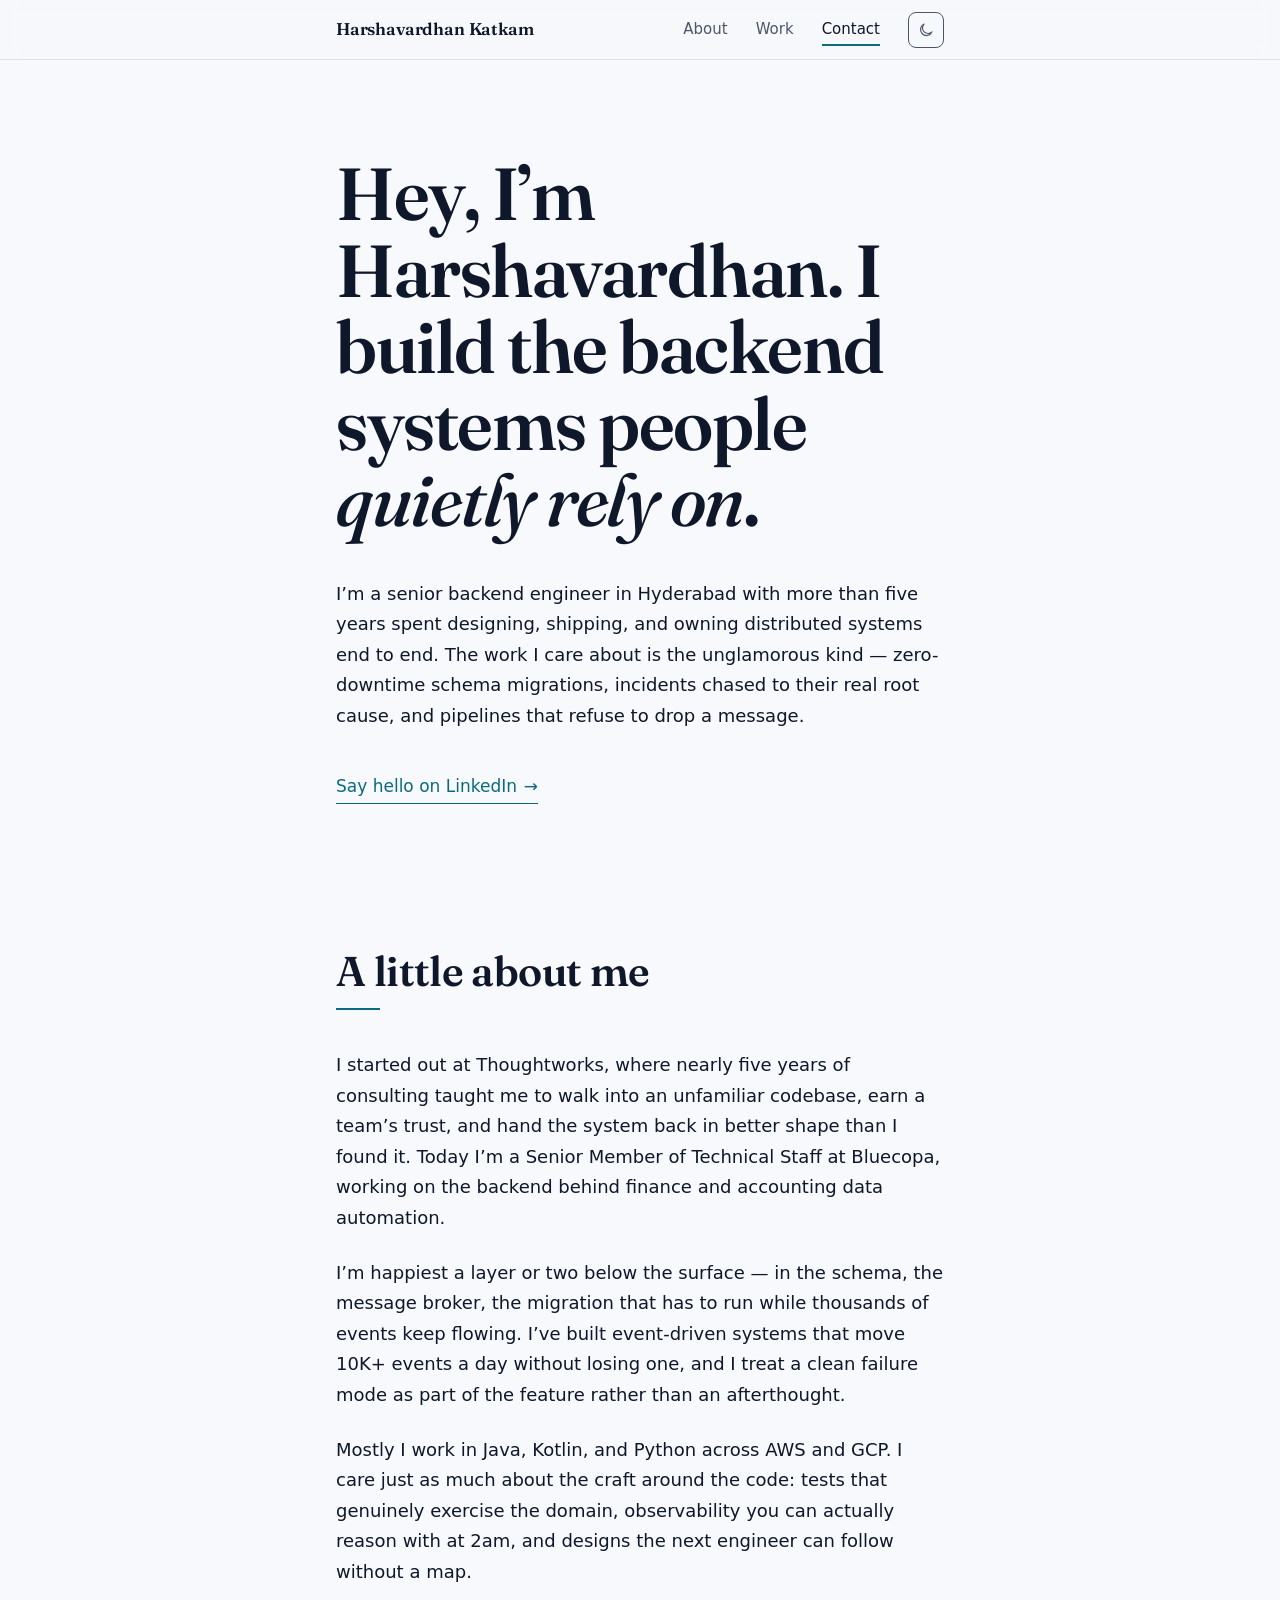
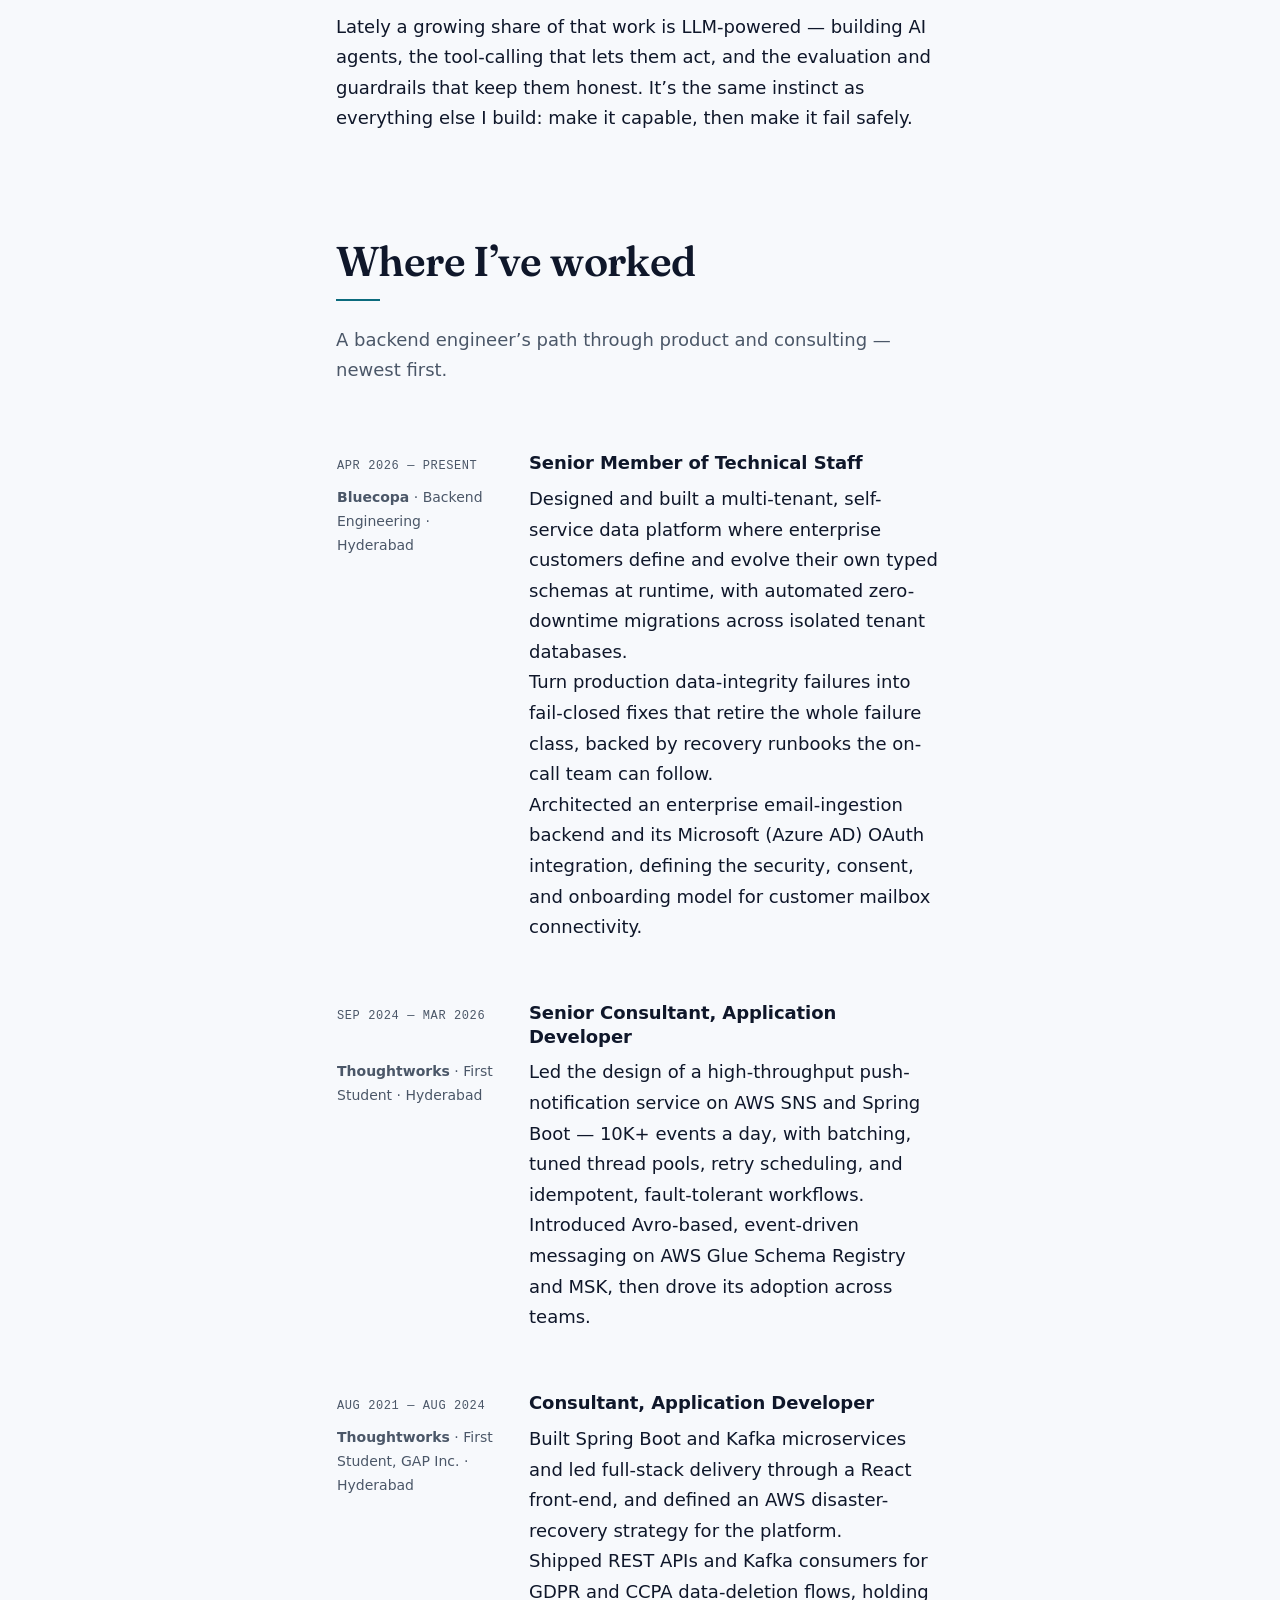
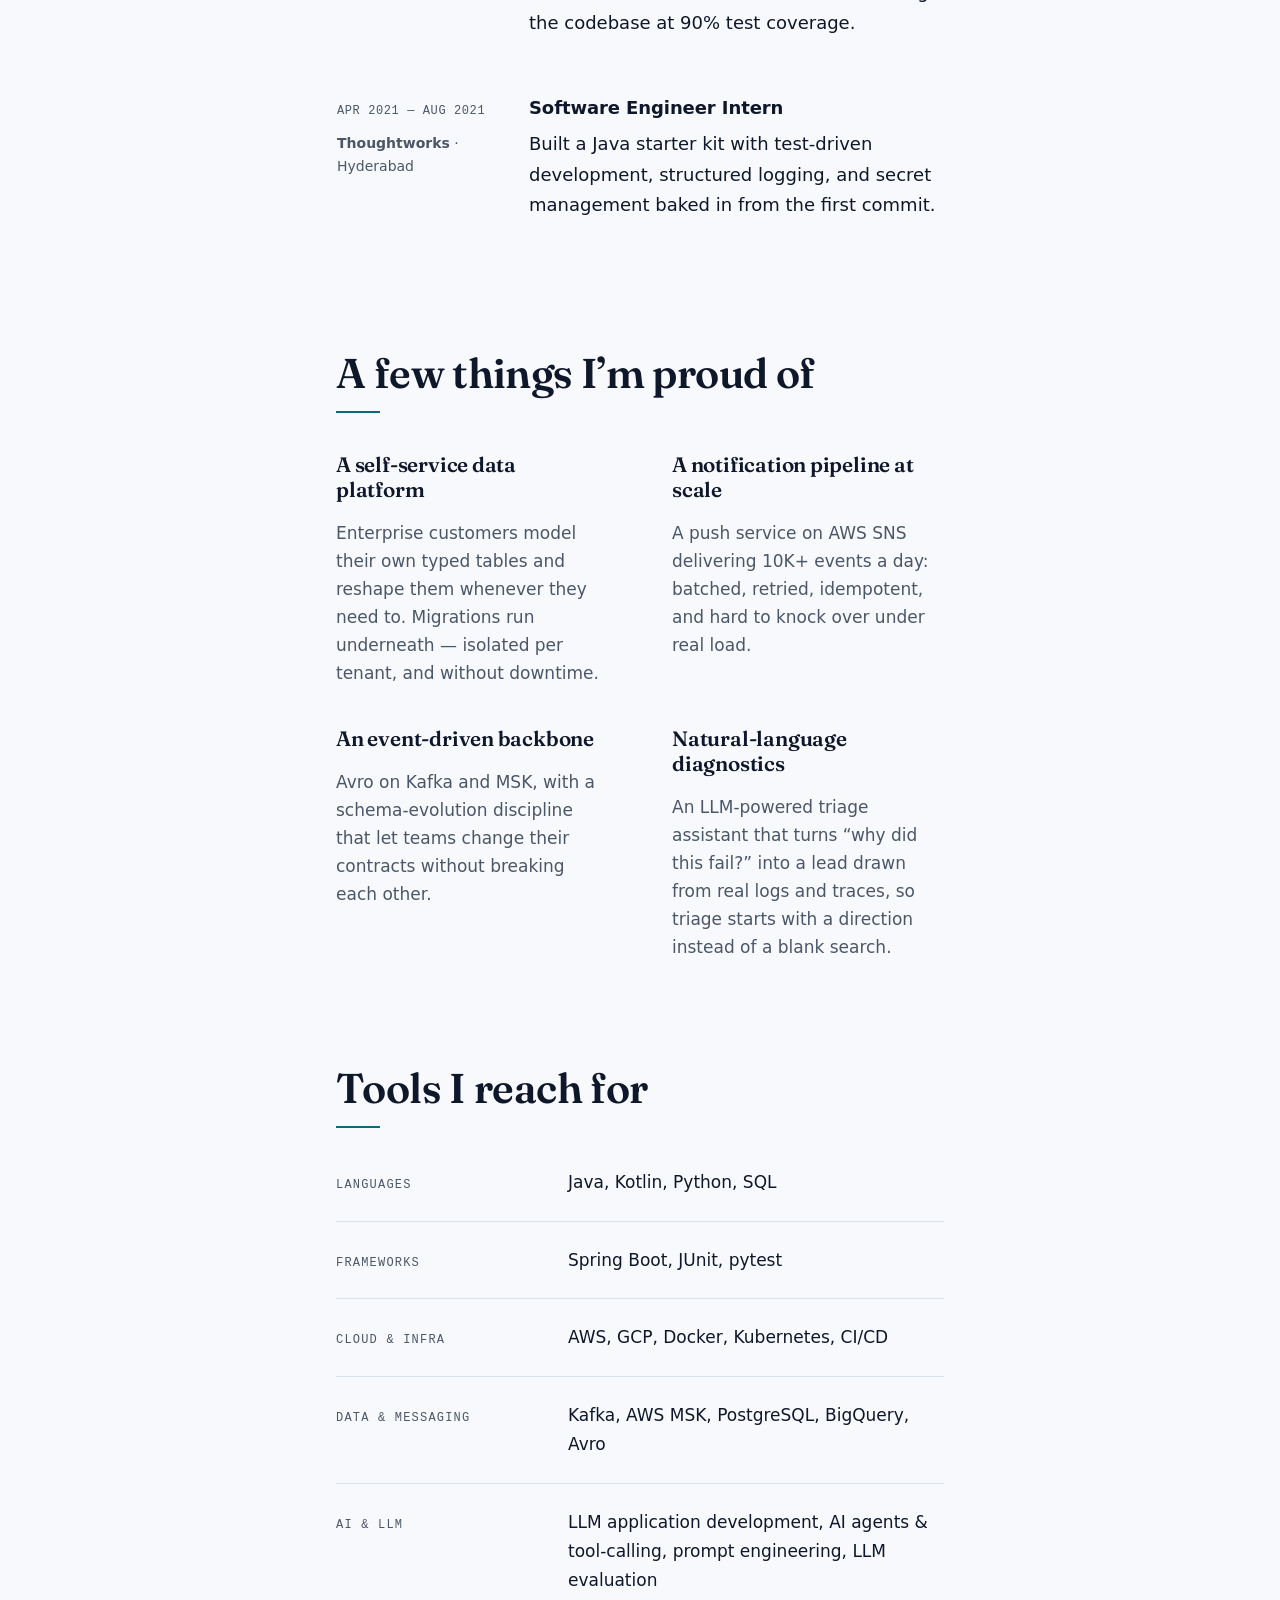
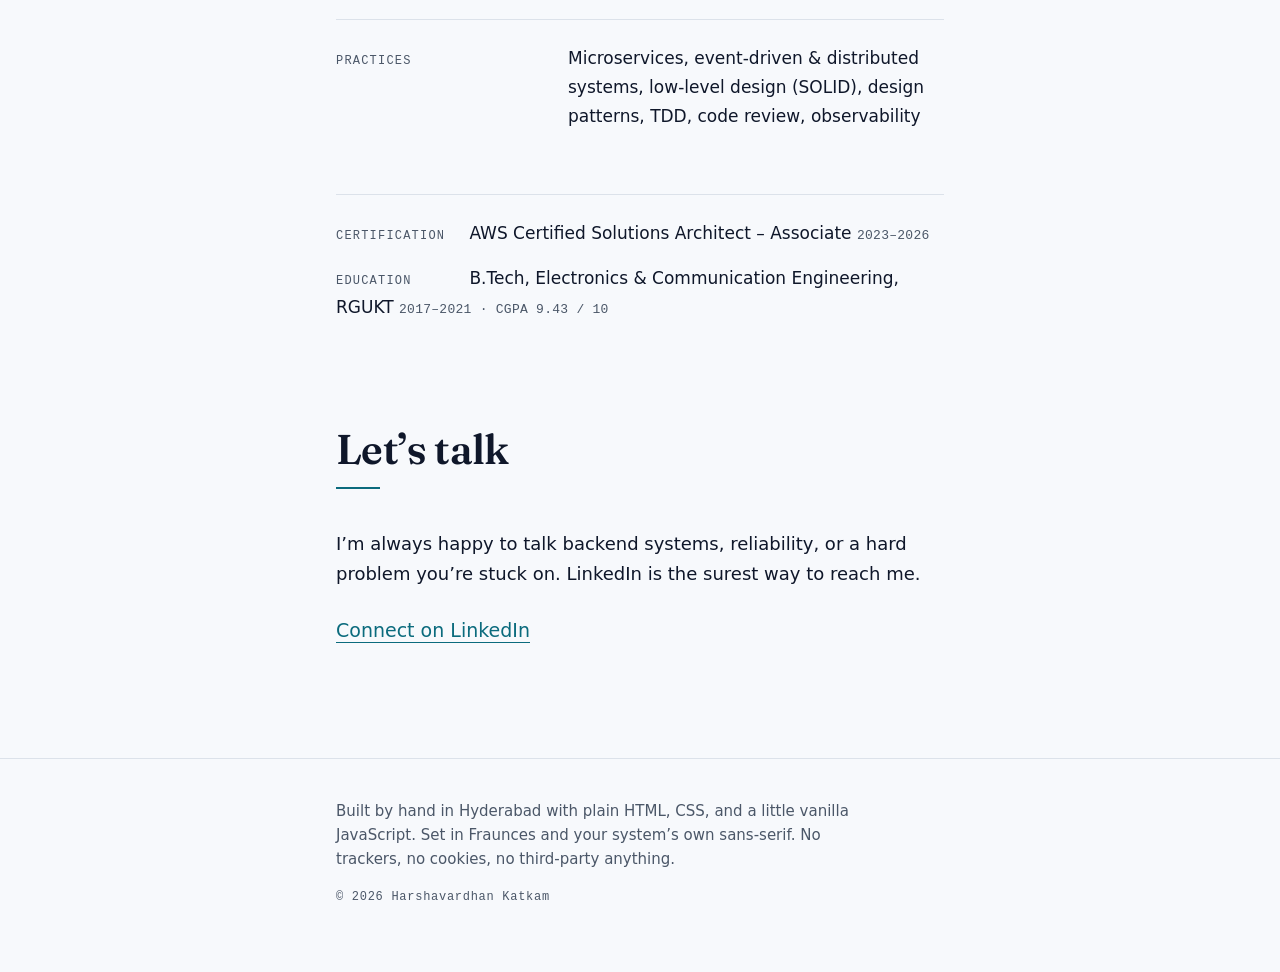
==== commit 56263465: "Point LinkedIn links to the correct personal profile" ====
--- a/index.html
+++ b/index.html
@@ -83,7 +83,6 @@
       <nav class="nav" aria-label="Primary">
         <a class="nav__link" href="#about">About</a>
         <a class="nav__link" href="#work">Work</a>
-        <a class="nav__link" href="#writing">Writing</a>
         <a class="nav__link" href="#contact">Contact</a>
         <button class="theme-toggle" type="button" data-theme-toggle aria-label="Toggle theme" aria-pressed="false">
           <svg class="icon icon--moon" viewBox="0 0 24 24" width="18" height="18" fill="none" stroke="currentColor" stroke-width="1.6" stroke-linecap="round" stroke-linejoin="round" aria-hidden="true"><path d="M20 14.5A8 8 0 1 1 9.5 4 6.2 6.2 0 0 0 20 14.5Z"></path></svg>
@@ -128,39 +127,39 @@
         <ol class="entries stagger">
           <li class="entry" data-reveal>
             <p class="entry__dates">Apr 2026 &mdash; Present</p>
-            <div class="entry__body">
-              <h3 class="entry__role">Senior Member of Technical Staff <span class="entry__sep" aria-hidden="true">&middot;</span> <span class="entry__org">Bluecopa</span></h3>
-              <p class="entry__meta">Backend Engineering &middot; Hyderabad</p>
-              <p class="entry__desc">Designed and built a multi-tenant, self-service data platform where enterprise customers define and evolve their own typed schemas at runtime, with automated zero-downtime migrations across isolated tenant databases. I turn production data-integrity failures into fail-closed fixes that retire the whole failure class, backed by recovery runbooks the on-call team can follow, and I architected an enterprise email-ingestion backend and its Microsoft (Azure AD) OAuth integration, defining the security, consent, and onboarding model for customer mailbox connectivity.</p>
-              <ul class="tags" aria-label="Technologies"><li class="tag">Multi-tenancy</li><li class="tag">Schema migrations</li><li class="tag">OAuth</li><li class="tag">Azure AD</li></ul>
-            </div>
+            <h3 class="entry__role">Senior Member of Technical Staff</h3>
+            <p class="entry__meta"><span class="entry__org">Bluecopa</span> &middot; Backend Engineering &middot; Hyderabad</p>
+            <ul class="entry__notes">
+              <li>Designed and built a multi-tenant, self-service data platform where enterprise customers define and evolve their own typed schemas at runtime, with automated zero-downtime migrations across isolated tenant databases.</li>
+              <li>Turn production data-integrity failures into fail-closed fixes that retire the whole failure class, backed by recovery runbooks the on-call team can follow.</li>
+              <li>Architected an enterprise email-ingestion backend and its Microsoft (Azure AD) OAuth integration, defining the security, consent, and onboarding model for customer mailbox connectivity.</li>
+            </ul>
           </li>
           <li class="entry" data-reveal>
             <p class="entry__dates">Sep 2024 &mdash; Mar 2026</p>
-            <div class="entry__body">
-              <h3 class="entry__role">Senior Consultant, Application Developer <span class="entry__sep" aria-hidden="true">&middot;</span> <span class="entry__org">Thoughtworks</span></h3>
-              <p class="entry__meta">First Student &middot; Hyderabad</p>
-              <p class="entry__desc">Led the design of a high-throughput push-notification service on AWS SNS and Spring Boot &mdash; 10K+ events a day, with batching, tuned thread pools, retry scheduling, and idempotent, fault-tolerant workflows. Introduced Avro-based, event-driven messaging on AWS Glue Schema Registry and MSK, then drove its adoption across teams.</p>
-              <ul class="tags" aria-label="Technologies"><li class="tag">Spring Boot</li><li class="tag">AWS SNS</li><li class="tag">AWS MSK</li><li class="tag">Avro</li><li class="tag">Glue Schema Registry</li></ul>
-            </div>
+            <h3 class="entry__role">Senior Consultant, Application Developer</h3>
+            <p class="entry__meta"><span class="entry__org">Thoughtworks</span> &middot; First Student &middot; Hyderabad</p>
+            <ul class="entry__notes">
+              <li>Led the design of a high-throughput push-notification service on AWS SNS and Spring Boot &mdash; 10K+ events a day, with batching, tuned thread pools, retry scheduling, and idempotent, fault-tolerant workflows.</li>
+              <li>Introduced Avro-based, event-driven messaging on AWS Glue Schema Registry and MSK, then drove its adoption across teams.</li>
+            </ul>
           </li>
           <li class="entry" data-reveal>
             <p class="entry__dates">Aug 2021 &mdash; Aug 2024</p>
-            <div class="entry__body">
-              <h3 class="entry__role">Consultant, Application Developer <span class="entry__sep" aria-hidden="true">&middot;</span> <span class="entry__org">Thoughtworks</span></h3>
-              <p class="entry__meta">First Student, GAP Inc. &middot; Hyderabad</p>
-              <p class="entry__desc">Built Spring Boot and Kafka microservices and led full-stack delivery through a React front-end, and defined an AWS disaster-recovery strategy for the platform. Shipped REST APIs and Kafka consumers for GDPR and CCPA data-deletion flows, holding the codebase at 90% test coverage.</p>
-              <ul class="tags" aria-label="Technologies"><li class="tag">Spring Boot</li><li class="tag">Kafka</li><li class="tag">React</li><li class="tag">AWS</li><li class="tag">JUnit</li></ul>
-            </div>
+            <h3 class="entry__role">Consultant, Application Developer</h3>
+            <p class="entry__meta"><span class="entry__org">Thoughtworks</span> &middot; First Student, GAP Inc. &middot; Hyderabad</p>
+            <ul class="entry__notes">
+              <li>Built Spring Boot and Kafka microservices and led full-stack delivery through a React front-end, and defined an AWS disaster-recovery strategy for the platform.</li>
+              <li>Shipped REST APIs and Kafka consumers for GDPR and CCPA data-deletion flows, holding the codebase at 90% test coverage.</li>
+            </ul>
           </li>
           <li class="entry" data-reveal>
             <p class="entry__dates">Apr 2021 &mdash; Aug 2021</p>
-            <div class="entry__body">
-              <h3 class="entry__role">Software Engineer Intern <span class="entry__sep" aria-hidden="true">&middot;</span> <span class="entry__org">Thoughtworks</span></h3>
-              <p class="entry__meta">Hyderabad</p>
-              <p class="entry__desc">Built a Java starter kit with test-driven development, structured logging, and secret management baked in from the first commit.</p>
-              <ul class="tags" aria-label="Technologies"><li class="tag">Java</li><li class="tag">TDD</li></ul>
-            </div>
+            <h3 class="entry__role">Software Engineer Intern</h3>
+            <p class="entry__meta"><span class="entry__org">Thoughtworks</span> &middot; Hyderabad</p>
+            <ul class="entry__notes">
+              <li>Built a Java starter kit with test-driven development, structured logging, and secret management baked in from the first commit.</li>
+            </ul>
           </li>
         </ol>
       </div>
@@ -226,68 +225,6 @@
         <div class="creds" data-reveal>
           <p class="creds__line"><span class="creds__key">Certification</span> AWS Certified Solutions Architect &ndash; Associate <span class="creds__note">2023&ndash;2026</span></p>
           <p class="creds__line"><span class="creds__key">Education</span> B.Tech, Electronics &amp; Communication Engineering, RGUKT <span class="creds__note">2017&ndash;2021 &middot; CGPA 9.43 / 10</span></p>
-        </div>
-      </div>
-    </section>
-
-    <section id="writing" aria-labelledby="writing-title">
-      <div class="wrap">
-        <div class="section__head" data-reveal>
-          <h2 class="section__title" id="writing-title">Things I&rsquo;ve written</h2>
-          <p class="section__lead">I write on my blog about AI agents and the backend craft around them.</p>
-        </div>
-        <div class="series" data-reveal>
-          <p class="series__kicker">Ongoing series</p>
-          <h3 class="series__title"><a class="link" href="https://harshakatkam.dev/series/agent-series" rel="noopener">cartographer: learn AI agents by building one, in 30 days</a></h3>
-          <p class="series__note">A build-along that starts from an empty file and grows one real agent a day at a time, explaining every line on the way.</p>
-          <ol class="posts">
-            <li class="post">
-              <time class="post__date" datetime="2026-10-06">Oct 06, 2026</time>
-              <a class="post__title" href="https://harshakatkam.dev/pilot-thirty-days-one-agent" rel="noopener"><span class="post__num">Day 00</span> Learn AI agents by building one, in 30 days</a>
-              <p class="post__note">The plan for the series: an empty file, one agent, and thirty days to build it properly.</p>
-            </li>
-            <li class="post">
-              <time class="post__date" datetime="2026-10-06">Oct 06, 2026</time>
-              <a class="post__title" href="https://harshakatkam.dev/agents-from-zero" rel="noopener"><span class="post__num">Day 00a</span> Six ideas that explain every AI agent, before any code</a>
-              <p class="post__note">A no-code primer on the loop, the tools, and the words every agent explainer assumes you know.</p>
-            </li>
-            <li class="post">
-              <time class="post__date" datetime="2026-10-09">Oct 09, 2026</time>
-              <a class="post__title" href="https://harshakatkam.dev/the-40-line-agent" rel="noopener"><span class="post__num">Day 01</span> Why your first agent should be 40 lines, not a framework</a>
-              <p class="post__note">Writing the agent loop by hand first, so a framework never hides what it is doing.</p>
-            </li>
-            <li class="post">
-              <time class="post__date" datetime="2026-10-11">Oct 11, 2026</time>
-              <a class="post__title" href="https://harshakatkam.dev/llm-is-a-stateless-function" rel="noopener"><span class="post__num">Day 02</span> An LLM is a stateless function. Everything else is you</a>
-              <p class="post__note">Why the model forgets the last file, and why memory is code you write around it.</p>
-            </li>
-            <li class="post">
-              <time class="post__date" datetime="2026-10-14">Oct 14, 2026</time>
-              <a class="post__title" href="https://harshakatkam.dev/a-repo-does-not-fit-in-context" rel="noopener"><span class="post__num">Day 03</span> Your repo does not fit in the context window. Now what?</a>
-              <p class="post__note">What happens when a whole repository is pasted into one prompt, and what to do instead.</p>
-            </li>
-          </ol>
-        </div>
-        <div class="more" data-reveal>
-          <p class="series__kicker">Also on the blog</p>
-          <ol class="posts">
-            <li class="post">
-              <time class="post__date" datetime="2026-07-04">Jul 04, 2026</time>
-              <a class="post__title" href="https://harshakatkam.dev/http-just-got-a-new-method-meet-query" rel="noopener">HTTP just got a new method &mdash; meet QUERY</a>
-              <p class="post__note">A safe, idempotent method that finally lets a read request carry a body.</p>
-            </li>
-            <li class="post">
-              <time class="post__date" datetime="2026-06-04">Jun 04, 2026</time>
-              <a class="post__title" href="https://harshakatkam.dev/the-senior-developer-mindset-how-to-turn-abstract-ideas-into-production-code" rel="noopener">The senior developer mindset: turning abstract ideas into production code</a>
-              <p class="post__note">The skill that has compounded most in my career: taking a vague, half-formed idea and making it real.</p>
-            </li>
-            <li class="post">
-              <time class="post__date" datetime="2026-04-24">Apr 24, 2026</time>
-              <a class="post__title" href="https://harshakatkam.dev/resttemplate-vs-restclient-vs-webclient" rel="noopener">RestTemplate vs RestClient vs WebClient</a>
-              <p class="post__note">Sorting out Spring&rsquo;s three HTTP clients, and when to reach for each.</p>
-            </li>
-          </ol>
-          <p class="more__all"><a class="cta" href="https://harshakatkam.dev/" rel="noopener">Read everything on harshakatkam.dev<span class="cta__arrow" aria-hidden="true">&rarr;</span></a></p>
         </div>
       </div>
     </section>
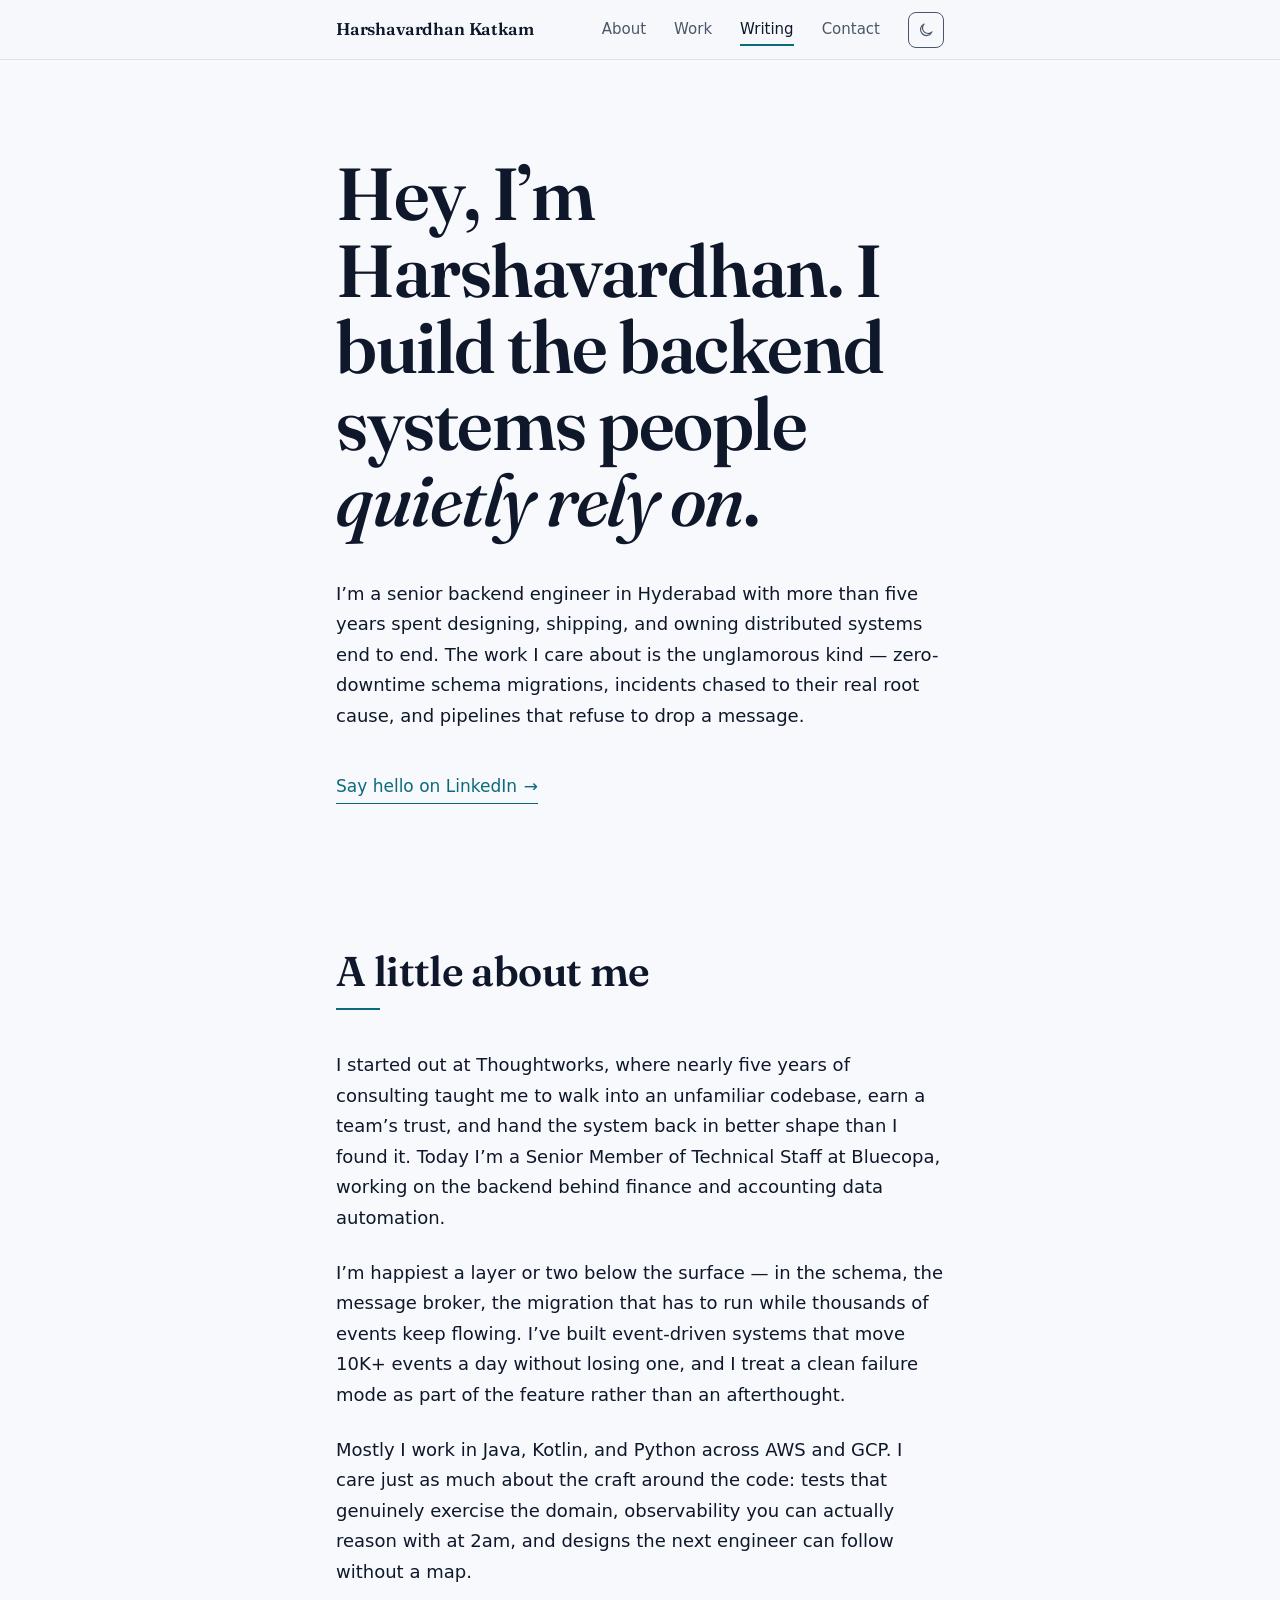
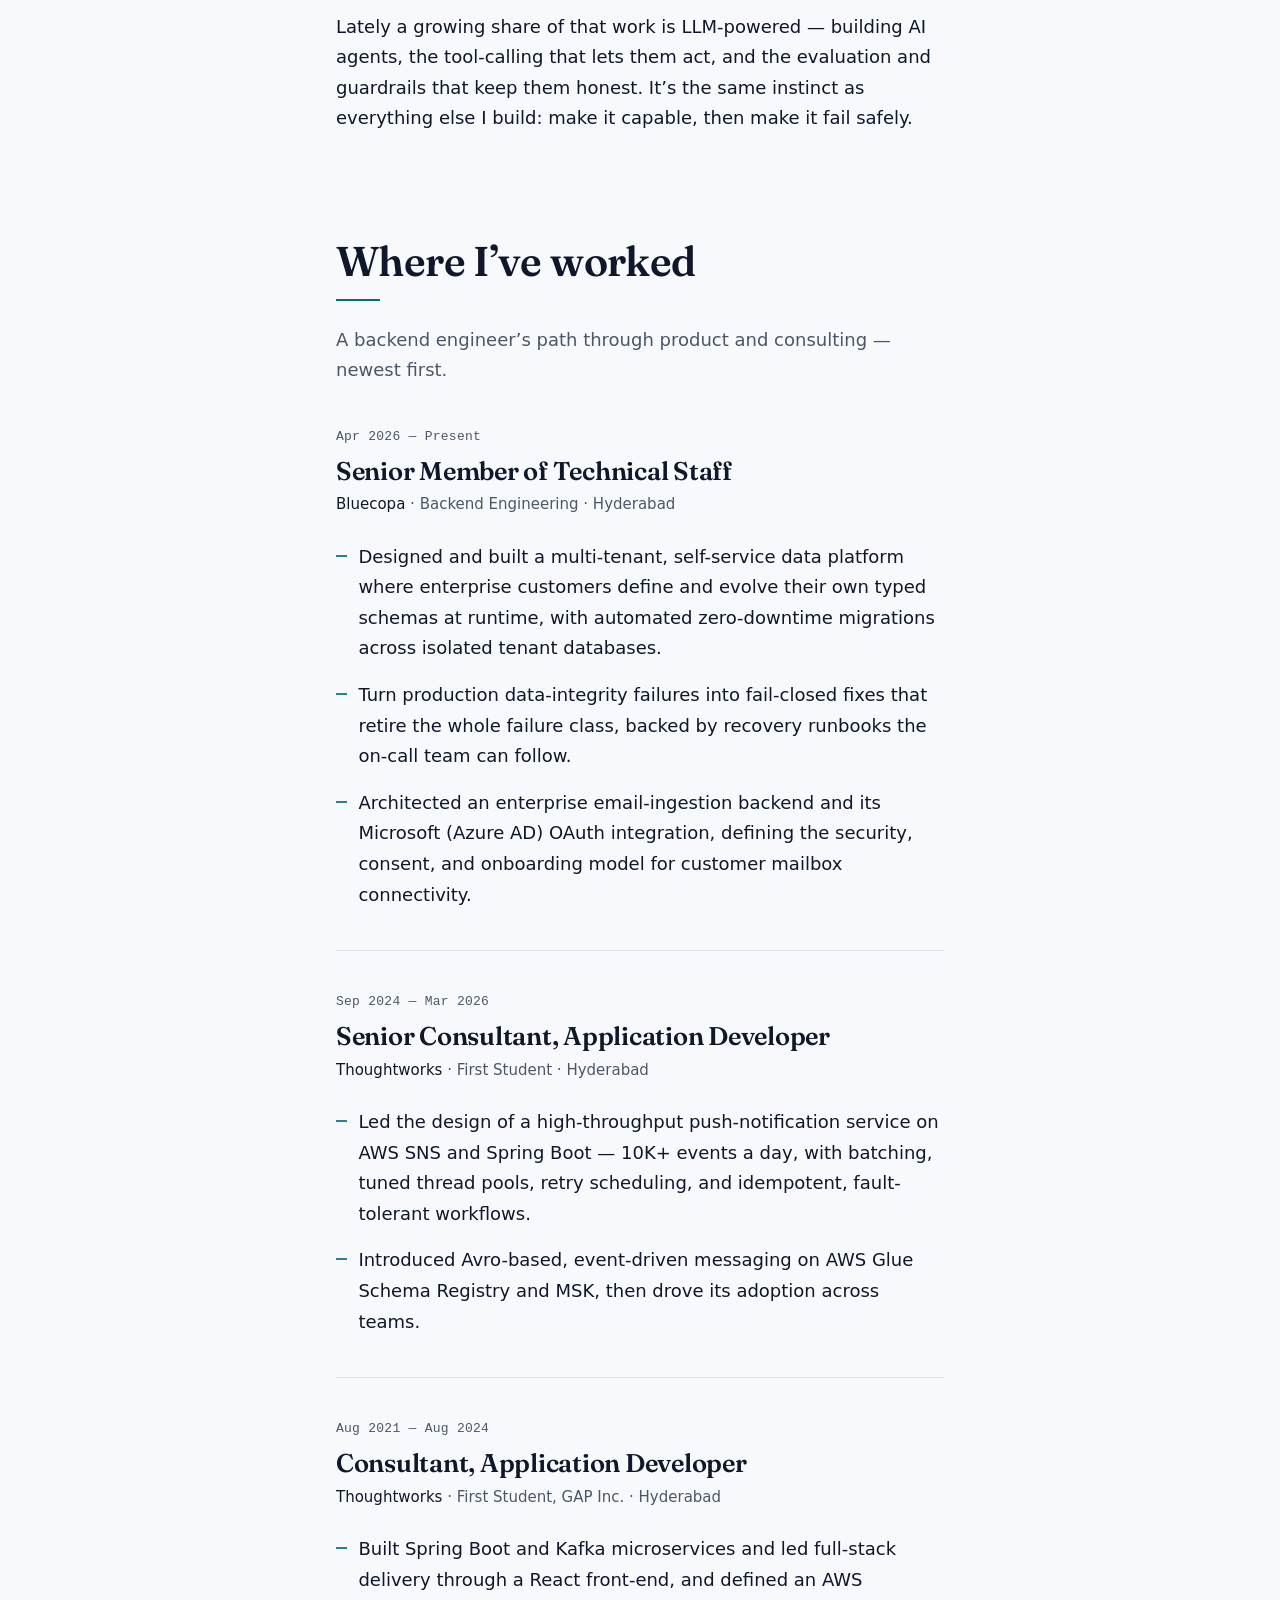
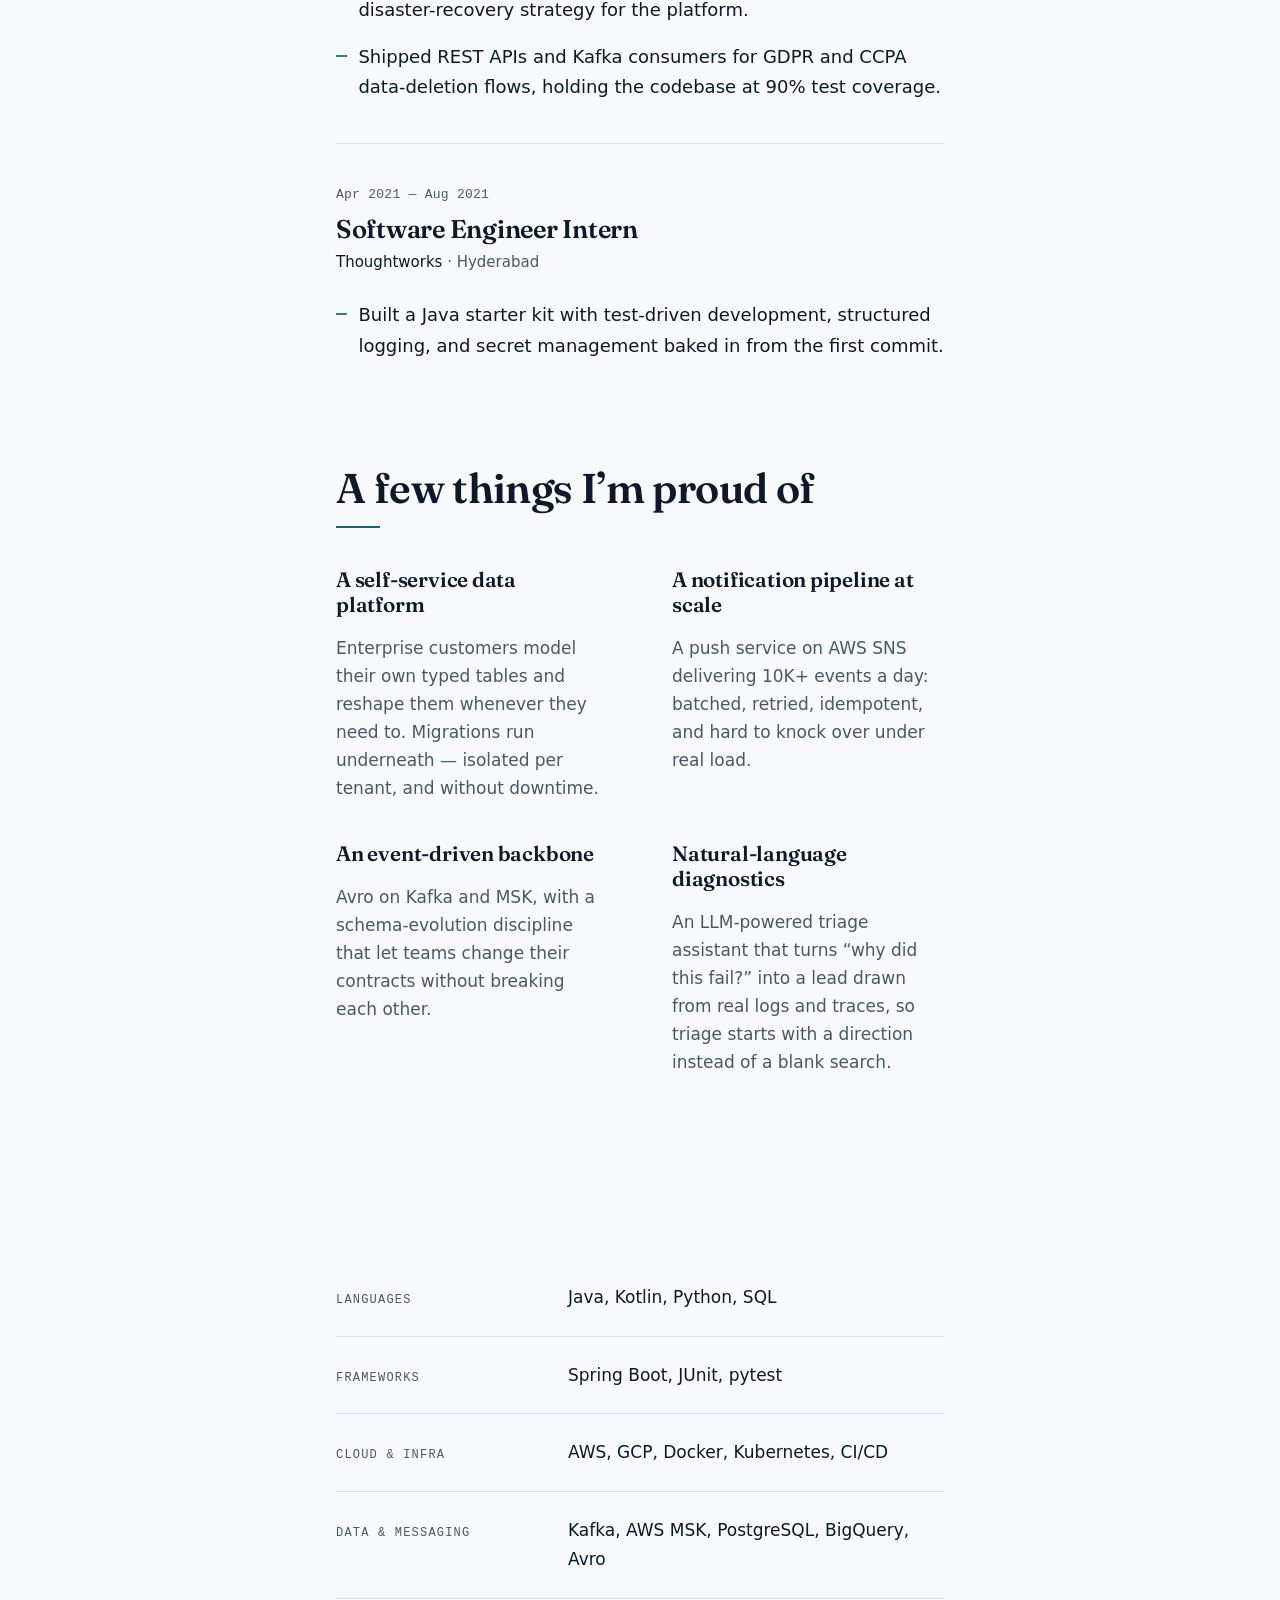
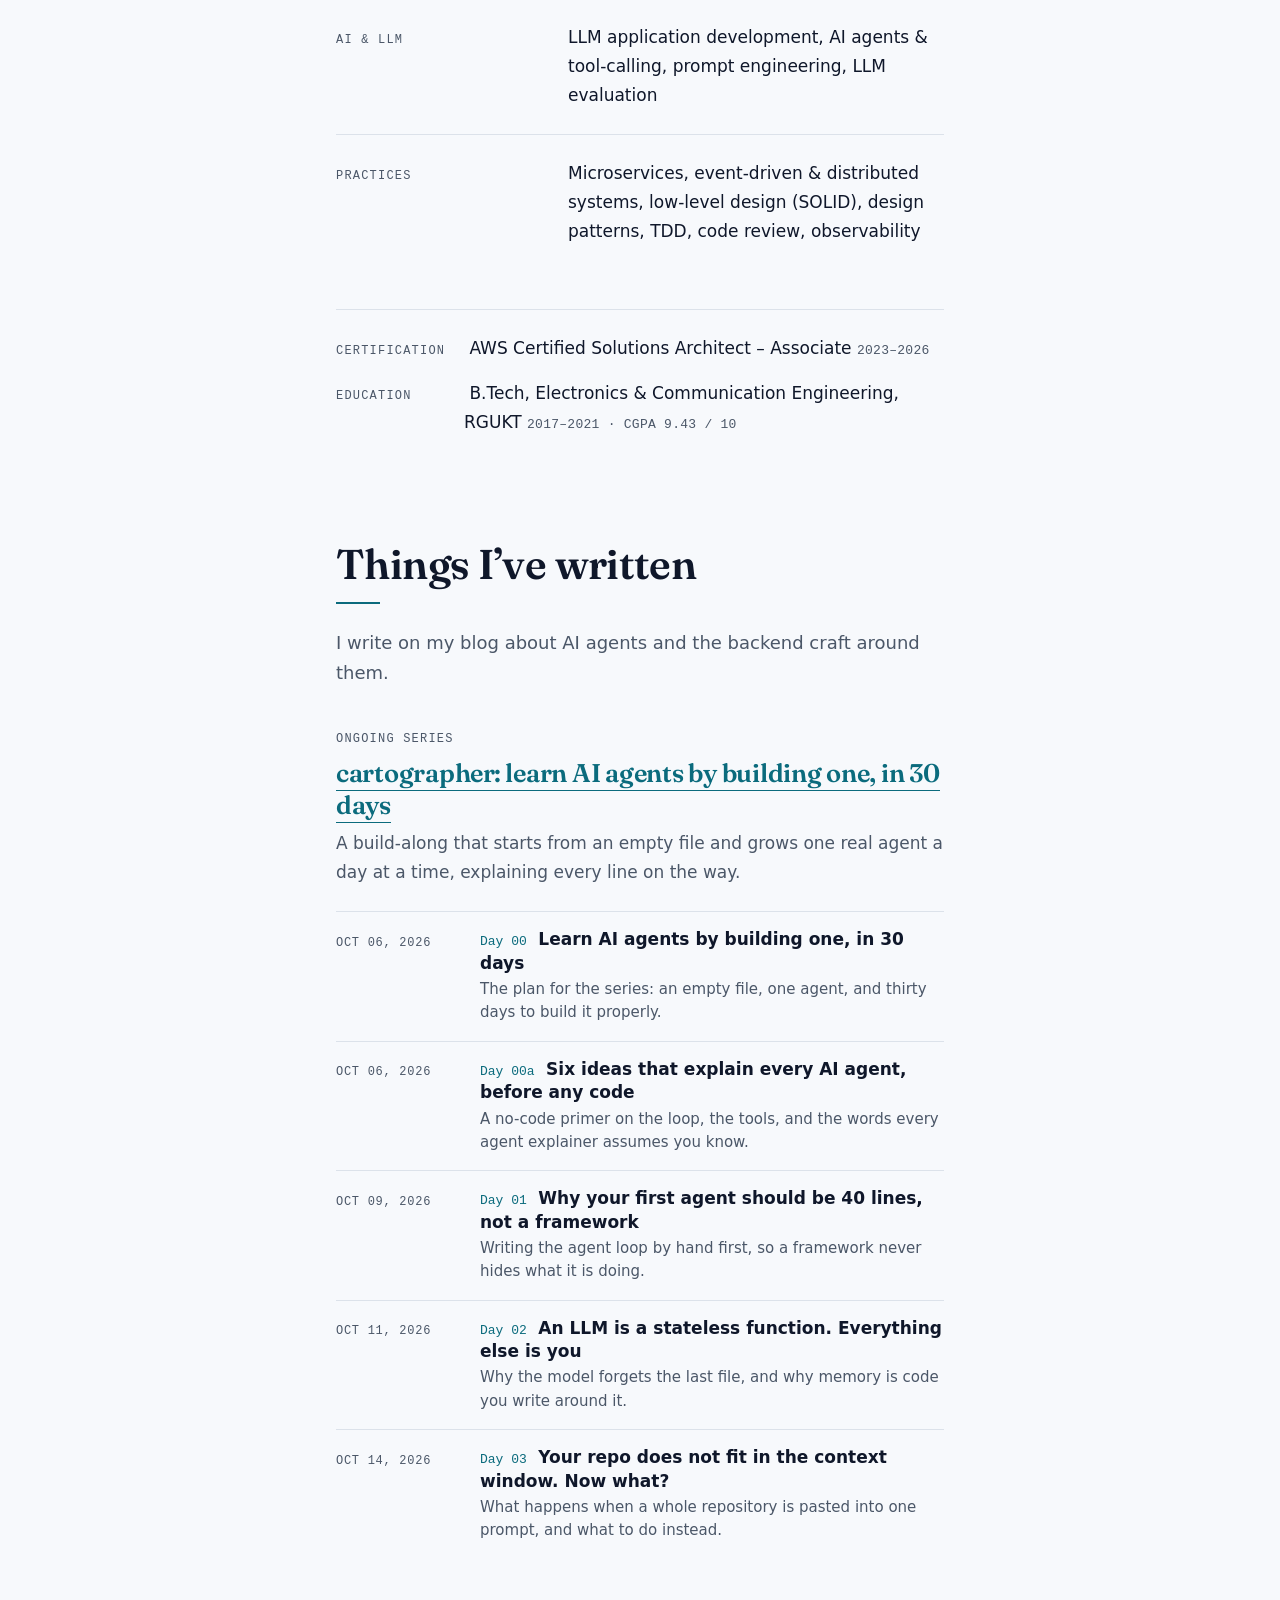
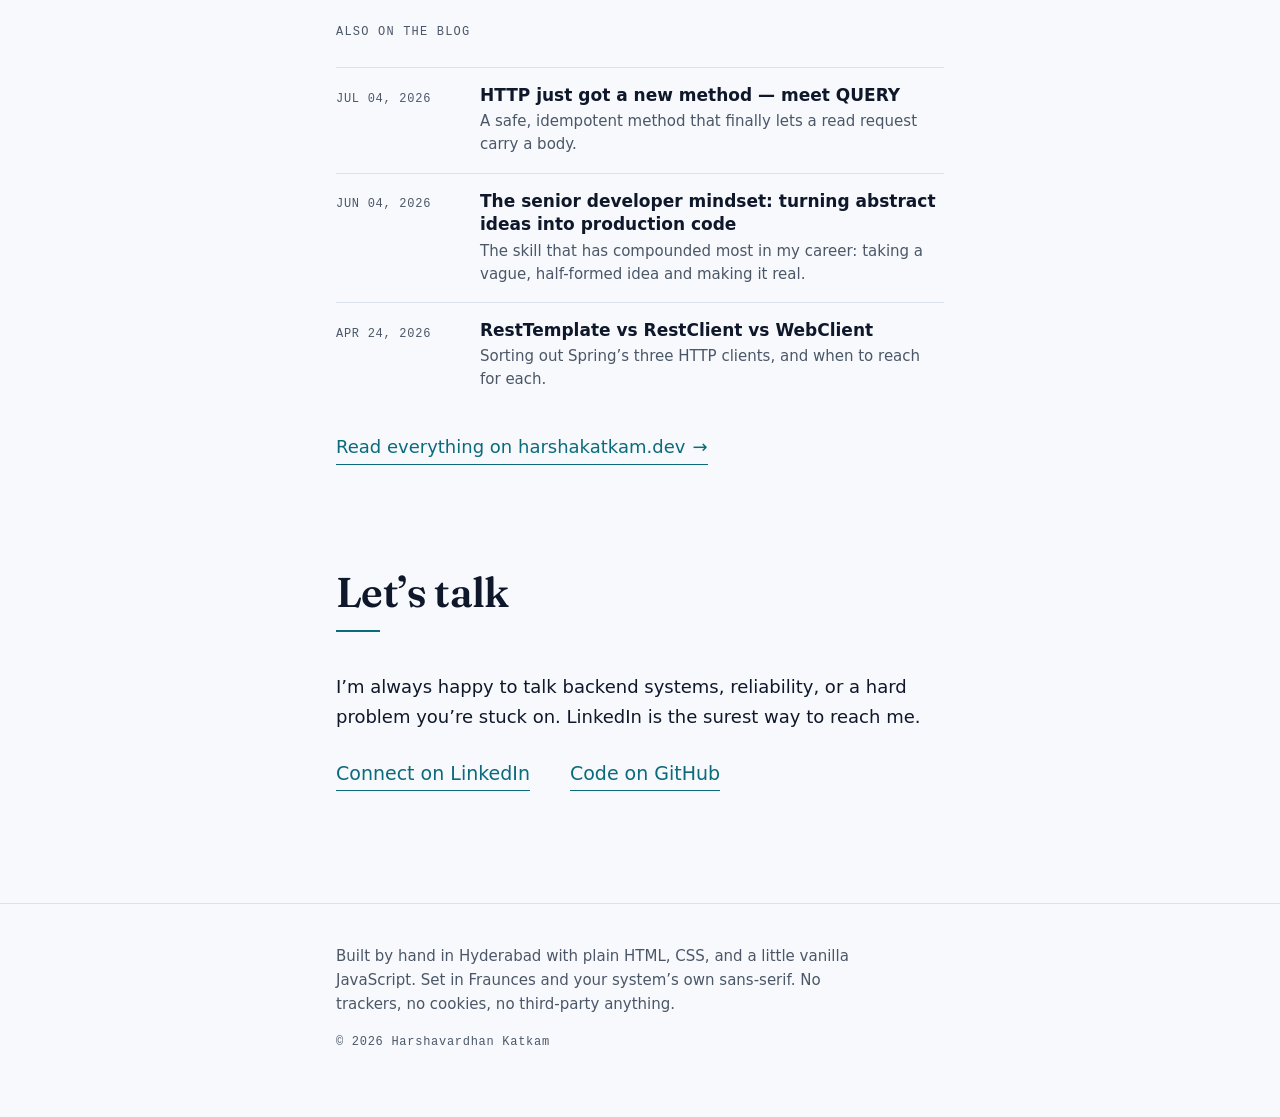
==== commit ea6867d6: "Add GitHub link, refresh social preview image, fix credentials wrapping, drop unused styles" ====
--- a/index.html
+++ b/index.html
@@ -67,7 +67,7 @@
       "name": "Rajiv Gandhi University of Knowledge Technologies (RGUKT)"
     },
     "knowsAbout": ["Distributed Systems", "Event-Driven Architecture", "Java", "Kotlin", "Python", "Spring Boot", "AWS", "GCP", "Apache Kafka", "Site Reliability", "Large Language Models", "AI Agents", "LLM Application Development", "Prompt Engineering"],
-    "sameAs": ["https://www.linkedin.com/in/harshavardhankatkam"]
+    "sameAs": ["https://www.linkedin.com/in/harshavardhankatkam", "https://github.com/Harshavardhan17"]
   }
   </script>
 </head>
@@ -83,6 +83,7 @@
       <nav class="nav" aria-label="Primary">
         <a class="nav__link" href="#about">About</a>
         <a class="nav__link" href="#work">Work</a>
+        <a class="nav__link" href="#writing">Writing</a>
         <a class="nav__link" href="#contact">Contact</a>
         <button class="theme-toggle" type="button" data-theme-toggle aria-label="Toggle theme" aria-pressed="false">
           <svg class="icon icon--moon" viewBox="0 0 24 24" width="18" height="18" fill="none" stroke="currentColor" stroke-width="1.6" stroke-linecap="round" stroke-linejoin="round" aria-hidden="true"><path d="M20 14.5A8 8 0 1 1 9.5 4 6.2 6.2 0 0 0 20 14.5Z"></path></svg>
@@ -229,6 +230,68 @@
       </div>
     </section>
 
+    <section id="writing" aria-labelledby="writing-title">
+      <div class="wrap">
+        <div class="section__head" data-reveal>
+          <h2 class="section__title" id="writing-title">Things I&rsquo;ve written</h2>
+          <p class="section__lead">I write on my blog about AI agents and the backend craft around them.</p>
+        </div>
+        <div class="series" data-reveal>
+          <p class="series__kicker">Ongoing series</p>
+          <h3 class="series__title"><a class="link" href="https://harshakatkam.dev/series/agent-series" rel="noopener">cartographer: learn AI agents by building one, in 30 days</a></h3>
+          <p class="series__note">A build-along that starts from an empty file and grows one real agent a day at a time, explaining every line on the way.</p>
+          <ol class="posts">
+            <li class="post">
+              <time class="post__date" datetime="2026-10-06">Oct 06, 2026</time>
+              <a class="post__title" href="https://harshakatkam.dev/pilot-thirty-days-one-agent" rel="noopener"><span class="post__num">Day 00</span> Learn AI agents by building one, in 30 days</a>
+              <p class="post__note">The plan for the series: an empty file, one agent, and thirty days to build it properly.</p>
+            </li>
+            <li class="post">
+              <time class="post__date" datetime="2026-10-06">Oct 06, 2026</time>
+              <a class="post__title" href="https://harshakatkam.dev/agents-from-zero" rel="noopener"><span class="post__num">Day 00a</span> Six ideas that explain every AI agent, before any code</a>
+              <p class="post__note">A no-code primer on the loop, the tools, and the words every agent explainer assumes you know.</p>
+            </li>
+            <li class="post">
+              <time class="post__date" datetime="2026-10-09">Oct 09, 2026</time>
+              <a class="post__title" href="https://harshakatkam.dev/the-40-line-agent" rel="noopener"><span class="post__num">Day 01</span> Why your first agent should be 40 lines, not a framework</a>
+              <p class="post__note">Writing the agent loop by hand first, so a framework never hides what it is doing.</p>
+            </li>
+            <li class="post">
+              <time class="post__date" datetime="2026-10-11">Oct 11, 2026</time>
+              <a class="post__title" href="https://harshakatkam.dev/llm-is-a-stateless-function" rel="noopener"><span class="post__num">Day 02</span> An LLM is a stateless function. Everything else is you</a>
+              <p class="post__note">Why the model forgets the last file, and why memory is code you write around it.</p>
+            </li>
+            <li class="post">
+              <time class="post__date" datetime="2026-10-14">Oct 14, 2026</time>
+              <a class="post__title" href="https://harshakatkam.dev/a-repo-does-not-fit-in-context" rel="noopener"><span class="post__num">Day 03</span> Your repo does not fit in the context window. Now what?</a>
+              <p class="post__note">What happens when a whole repository is pasted into one prompt, and what to do instead.</p>
+            </li>
+          </ol>
+        </div>
+        <div class="more" data-reveal>
+          <p class="series__kicker">Also on the blog</p>
+          <ol class="posts">
+            <li class="post">
+              <time class="post__date" datetime="2026-07-04">Jul 04, 2026</time>
+              <a class="post__title" href="https://harshakatkam.dev/http-just-got-a-new-method-meet-query" rel="noopener">HTTP just got a new method &mdash; meet QUERY</a>
+              <p class="post__note">A safe, idempotent method that finally lets a read request carry a body.</p>
+            </li>
+            <li class="post">
+              <time class="post__date" datetime="2026-06-04">Jun 04, 2026</time>
+              <a class="post__title" href="https://harshakatkam.dev/the-senior-developer-mindset-how-to-turn-abstract-ideas-into-production-code" rel="noopener">The senior developer mindset: turning abstract ideas into production code</a>
+              <p class="post__note">The skill that has compounded most in my career: taking a vague, half-formed idea and making it real.</p>
+            </li>
+            <li class="post">
+              <time class="post__date" datetime="2026-04-24">Apr 24, 2026</time>
+              <a class="post__title" href="https://harshakatkam.dev/resttemplate-vs-restclient-vs-webclient" rel="noopener">RestTemplate vs RestClient vs WebClient</a>
+              <p class="post__note">Sorting out Spring&rsquo;s three HTTP clients, and when to reach for each.</p>
+            </li>
+          </ol>
+          <p class="more__all"><a class="cta" href="https://harshakatkam.dev/" rel="noopener">Read everything on harshakatkam.dev<span class="cta__arrow" aria-hidden="true">&rarr;</span></a></p>
+        </div>
+      </div>
+    </section>
+
     <section id="contact" aria-labelledby="contact-title">
       <div class="wrap">
         <div class="section__head" data-reveal>
@@ -238,6 +301,7 @@
           <p class="contact__pitch">I&rsquo;m always happy to talk backend systems, reliability, or a hard problem you&rsquo;re stuck on. LinkedIn is the surest way to reach me.</p>
           <p class="contact__links">
             <a class="link" href="https://www.linkedin.com/in/harshavardhankatkam" rel="me noopener">Connect on LinkedIn</a>
+            <a class="link" href="https://github.com/Harshavardhan17" rel="me noopener">Code on GitHub</a>
           </p>
         </div>
       </div>
--- a/styles.css
+++ b/styles.css
@@ -23,7 +23,6 @@
   --muted: #4B5768;
   --line: #DCE2EA;
   --accent: #0B6B7D;
-  --tag-bg: #E2EEF1;
 
   --display: "Fraunces", Georgia, "Times New Roman", serif;
   --sans: system-ui, -apple-system, "Segoe UI", Roboto, "Helvetica Neue", Arial, sans-serif;
@@ -51,7 +50,6 @@
     --muted: #94A3B8;
     --line: #22304A;
     --accent: #5EEAD4;
-    --tag-bg: #12283A;
   }
 }
 
@@ -63,7 +61,6 @@
   --muted: #94A3B8;
   --line: #22304A;
   --accent: #5EEAD4;
-  --tag-bg: #12283A;
 }
 
 :root[data-theme="light"] {
@@ -74,7 +71,6 @@
   --muted: #4B5768;
   --line: #DCE2EA;
   --accent: #0B6B7D;
-  --tag-bg: #E2EEF1;
 }
 
 *,
@@ -387,10 +383,6 @@
   font-size: 1.0625rem;
 }
 
-.hero__dot {
-  color: var(--line);
-}
-
 .section__head {
   max-width: var(--measure);
   margin-bottom: var(--sp-4);
@@ -445,104 +437,75 @@
 .entries {
   display: flex;
   flex-direction: column;
-  gap: var(--sp-1);
-  margin-inline: calc(var(--sp-2) * -1);
 }
 
 .entry {
-  display: grid;
-  grid-template-columns: 10.5rem minmax(0, 1fr);
-  gap: var(--sp-1) var(--sp-3);
-  padding: var(--sp-3) var(--sp-2);
-  border-radius: 10px;
-  border: 1px solid transparent;
-}
-
-.motion .entry {
-  transition: opacity 220ms var(--ease), background-color 220ms var(--ease), border-color 220ms var(--ease);
-}
-
-@media (hover: hover) and (min-width: 721px) {
-  .entries:hover .entry {
-    opacity: 0.55;
-  }
-
-  .entries:hover .entry:hover,
-  .entries .entry:focus-within {
-    opacity: 1;
-    background: var(--surface);
-    border-color: var(--line);
-  }
-
-  .entries .entry:hover .entry__role {
-    color: var(--accent);
-  }
+  padding-block: var(--sp-4);
+  border-top: 1px solid var(--line);
+}
+
+.entry:first-child {
+  border-top: none;
+  padding-top: 0;
+}
+
+.entry:last-child {
+  padding-bottom: 0;
 }
 
 .entry__dates {
-  padding-top: 0.3rem;
   font-family: var(--mono);
-  font-size: 0.75rem;
+  font-size: 0.8125rem;
+  letter-spacing: 0.02em;
+  color: var(--muted);
+  font-variant-numeric: tabular-nums;
+}
+
+.entry__role {
+  margin-top: var(--sp-1);
+  font-family: var(--display);
+  font-optical-sizing: auto;
+  font-weight: 600;
+  font-size: clamp(1.3rem, 2.6vw, 1.6rem);
+  line-height: 1.2;
+  letter-spacing: -0.01em;
+  color: var(--text);
+}
+
+.entry__meta {
+  margin-top: 0.35rem;
+  font-size: 0.9375rem;
+  color: var(--muted);
+}
+
+.entry__org {
+  color: var(--text);
   font-weight: 500;
-  letter-spacing: 0.05em;
-  text-transform: uppercase;
-  white-space: nowrap;
-  color: var(--muted);
-  font-variant-numeric: tabular-nums;
-}
-
-.entry__role {
-  font-family: var(--sans);
-  font-weight: 600;
-  font-size: 1.125rem;
-  line-height: 1.35;
-  letter-spacing: -0.005em;
-  color: var(--text);
-}
-
-.motion .entry__role {
-  transition: color 220ms var(--ease);
-}
-
-.entry__sep {
-  color: var(--muted);
-  font-weight: 400;
-}
-
-.entry__org {
-  font-weight: 600;
-}
-
-.entry__meta {
-  margin-top: 0.15rem;
-  font-size: 0.875rem;
-  color: var(--muted);
-}
-
-.entry__desc {
-  margin-top: var(--sp-2);
-  font-size: 1rem;
-  line-height: 1.65;
-  color: var(--muted);
-}
-
-.tags {
-  margin-top: var(--sp-2);
+}
+
+.entry__notes {
+  margin-top: var(--sp-3);
   display: flex;
-  flex-wrap: wrap;
-  gap: 0.5rem;
-}
-
-.tag {
-  display: inline-flex;
-  align-items: center;
-  padding: 0.2rem 0.7rem;
-  border-radius: 999px;
-  background: var(--tag-bg);
-  color: var(--accent);
-  font-size: 0.75rem;
-  font-weight: 600;
-  line-height: 1.5;
+  flex-direction: column;
+  gap: var(--sp-2);
+  max-width: var(--measure);
+}
+
+.entry__notes li {
+  position: relative;
+  padding-left: 1.4rem;
+  color: var(--text);
+}
+
+.entry__notes li::before {
+  content: "";
+  position: absolute;
+  left: 0;
+  top: 0.72em;
+  width: 0.7rem;
+  height: 2px;
+  background: var(--accent);
+  opacity: 0.85;
 }
 
 .series__kicker {
@@ -702,11 +665,14 @@
 .creds__line {
   color: var(--text);
   font-size: 1.0625rem;
+  padding-left: 8rem;
+  text-indent: -8rem;
 }
 
 .creds__key {
   display: inline-block;
   min-width: 8rem;
+  text-indent: 0;
   font-family: var(--mono);
   font-size: 0.75rem;
   letter-spacing: 0.1em;
@@ -715,6 +681,7 @@
 }
 
 .creds__note {
+  white-space: nowrap;
   font-family: var(--mono);
   font-size: 0.8125rem;
   letter-spacing: 0.02em;
@@ -732,6 +699,9 @@
 
 .contact__links {
   margin-top: var(--sp-3);
+  display: flex;
+  flex-wrap: wrap;
+  gap: var(--sp-1) var(--sp-4);
   font-size: 1.1875rem;
 }
 
@@ -794,12 +764,6 @@
 .motion .hero__intro { animation-delay: 240ms; }
 .motion .hero__actions { animation-delay: 400ms; }
 
-@media (max-width: 720px) {
-  .entries { margin-inline: 0; }
-  .entry { grid-template-columns: minmax(0, 1fr); padding-inline: 0; }
-  .entry__dates { padding-top: 0; }
-}
-
 @media (max-width: 560px) {
   .post { grid-template-columns: minmax(0, 1fr); }
   .post__date { grid-row: auto; padding-top: 0; }
@@ -807,6 +771,7 @@
   .brand__short { display: inline; }
   .selected { grid-template-columns: minmax(0, 1fr); }
   .stack__group { grid-template-columns: minmax(0, 1fr); gap: var(--sp-1); }
+  .creds__line { padding-left: 0; text-indent: 0; }
   .creds__key { min-width: 0; margin-right: 0.5rem; }
 }
 
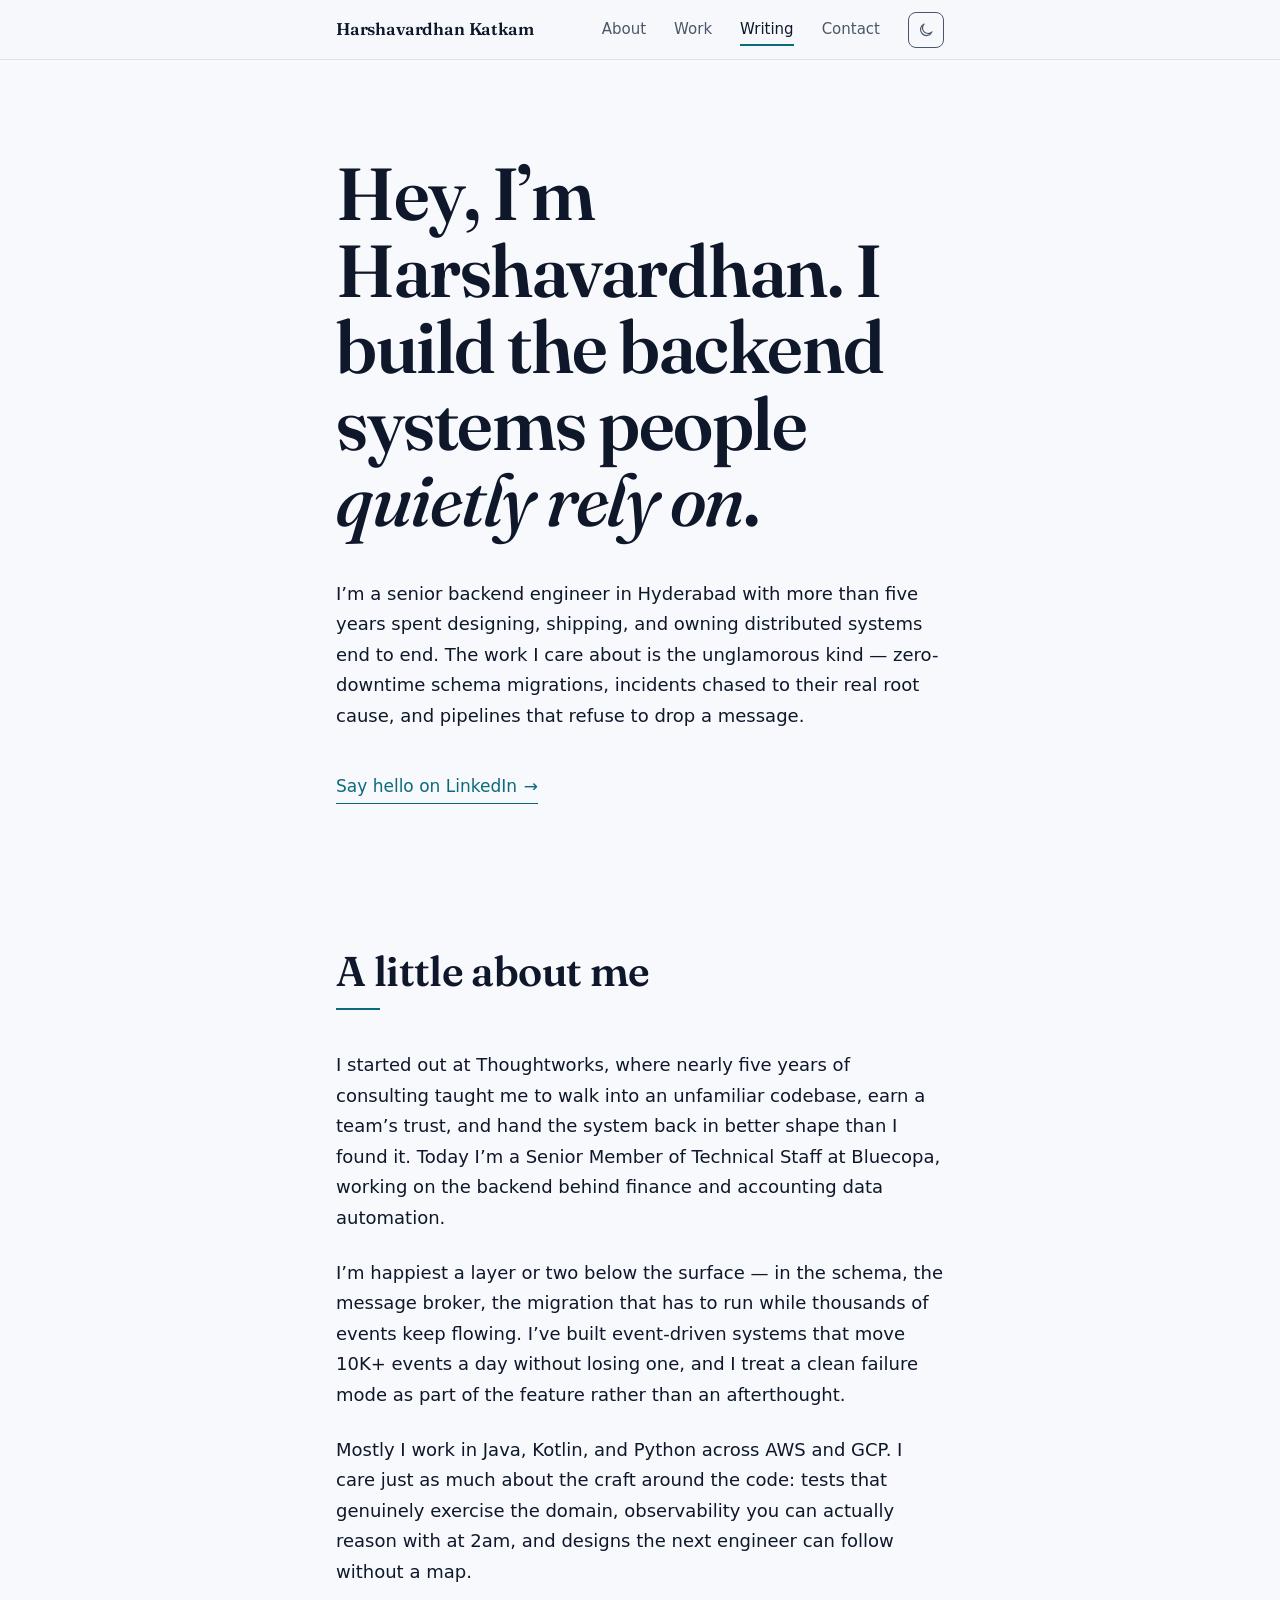
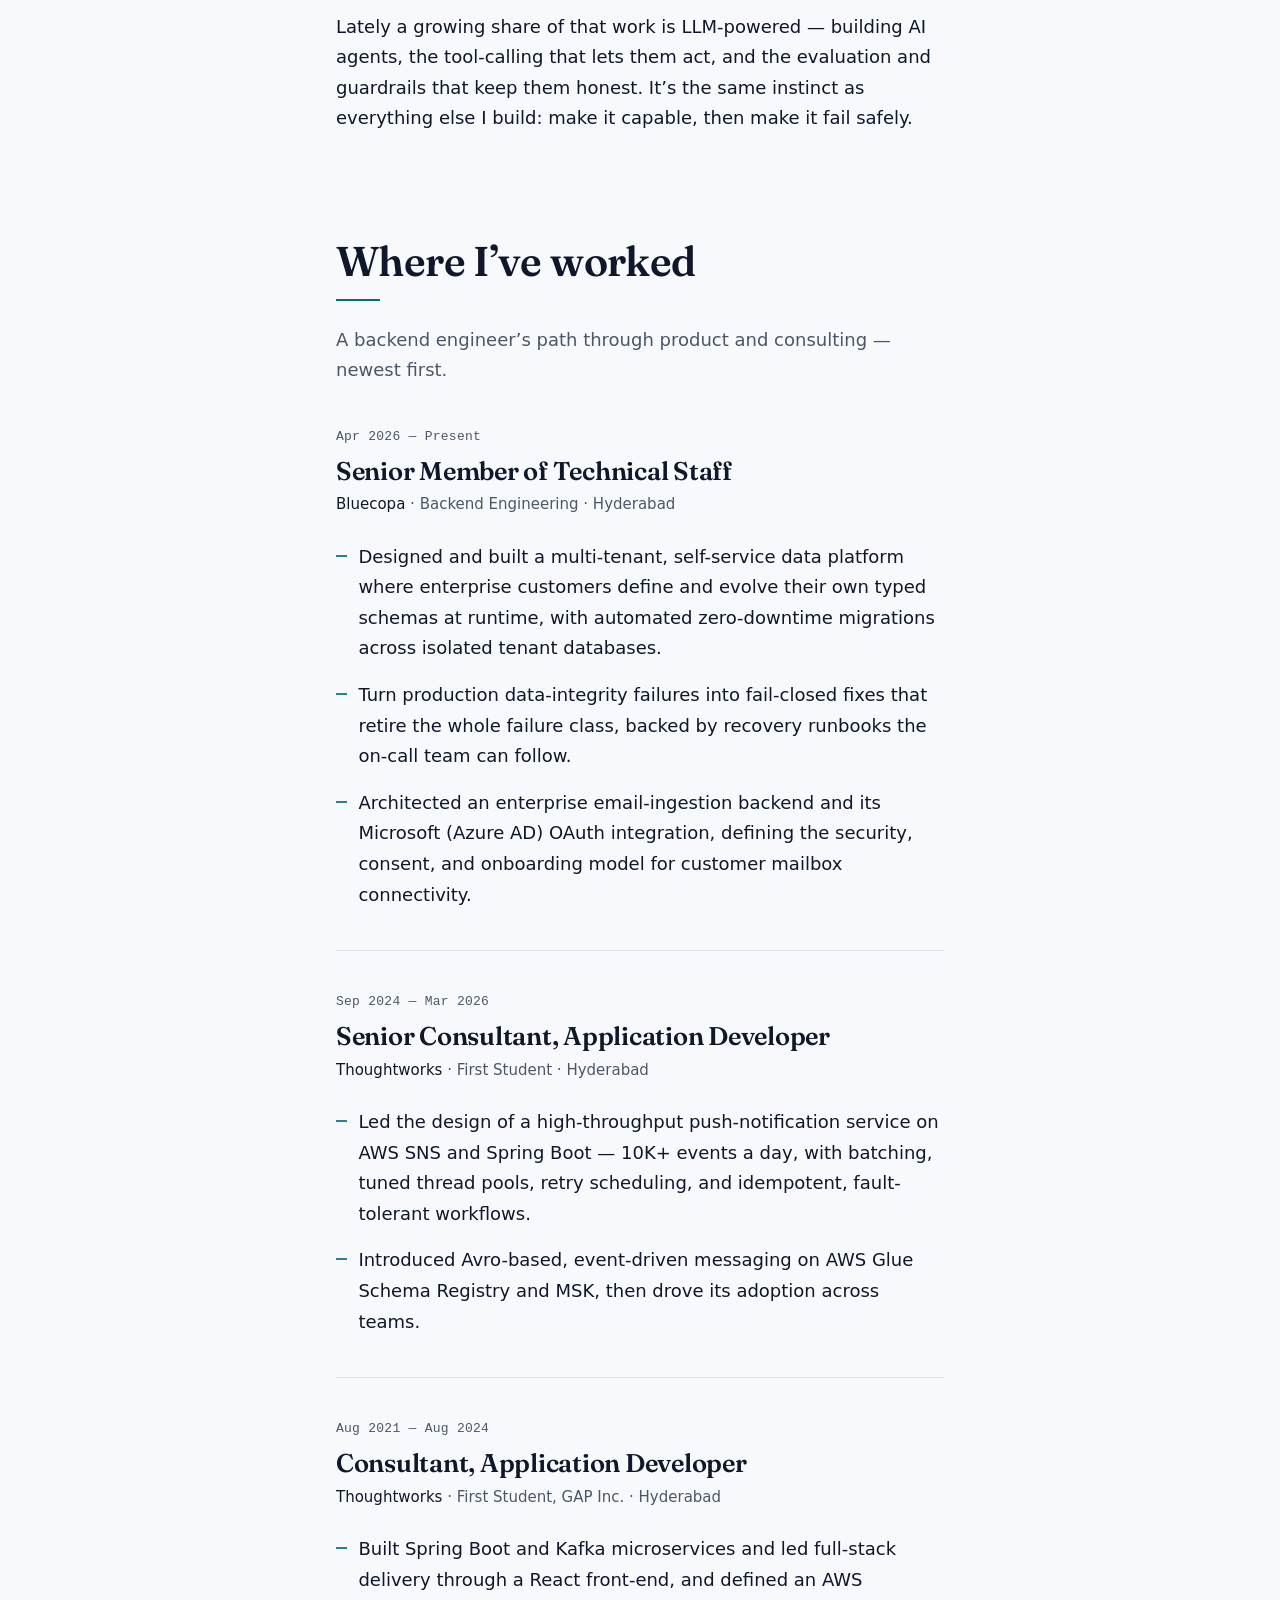
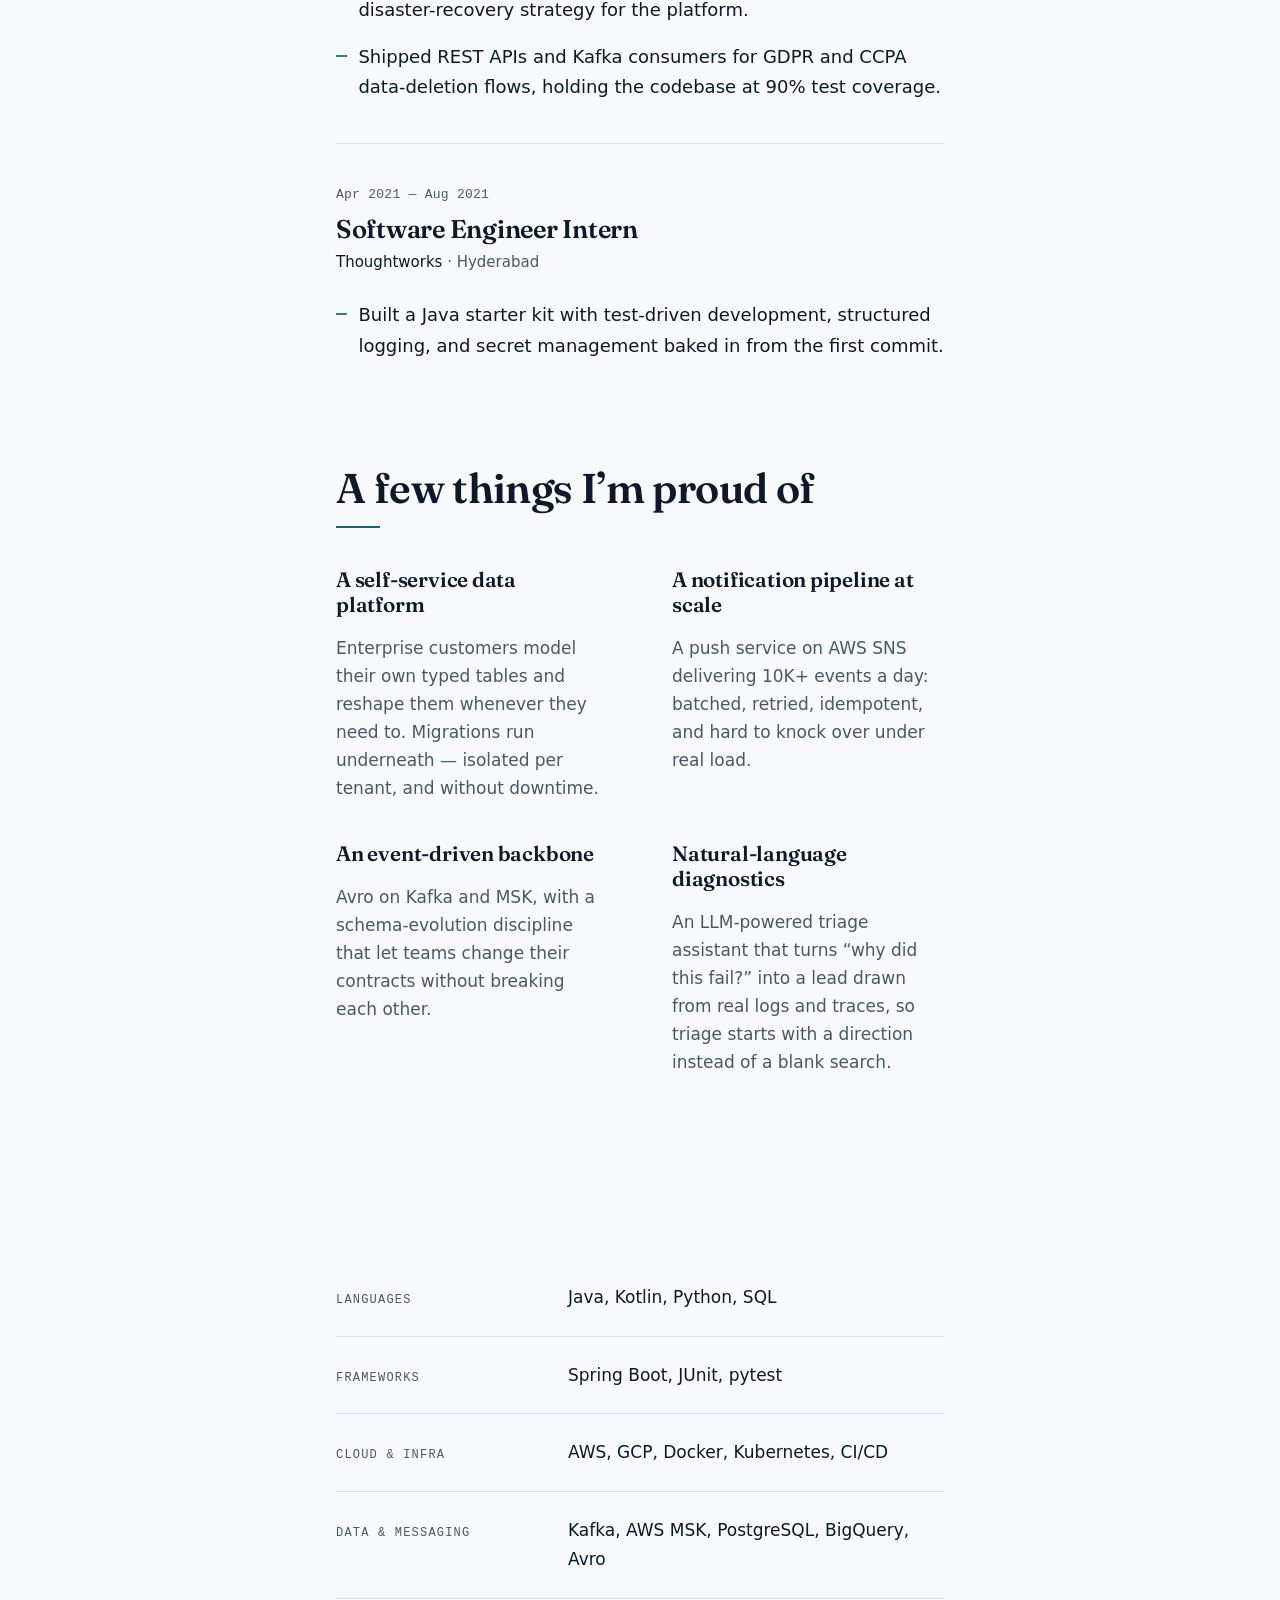
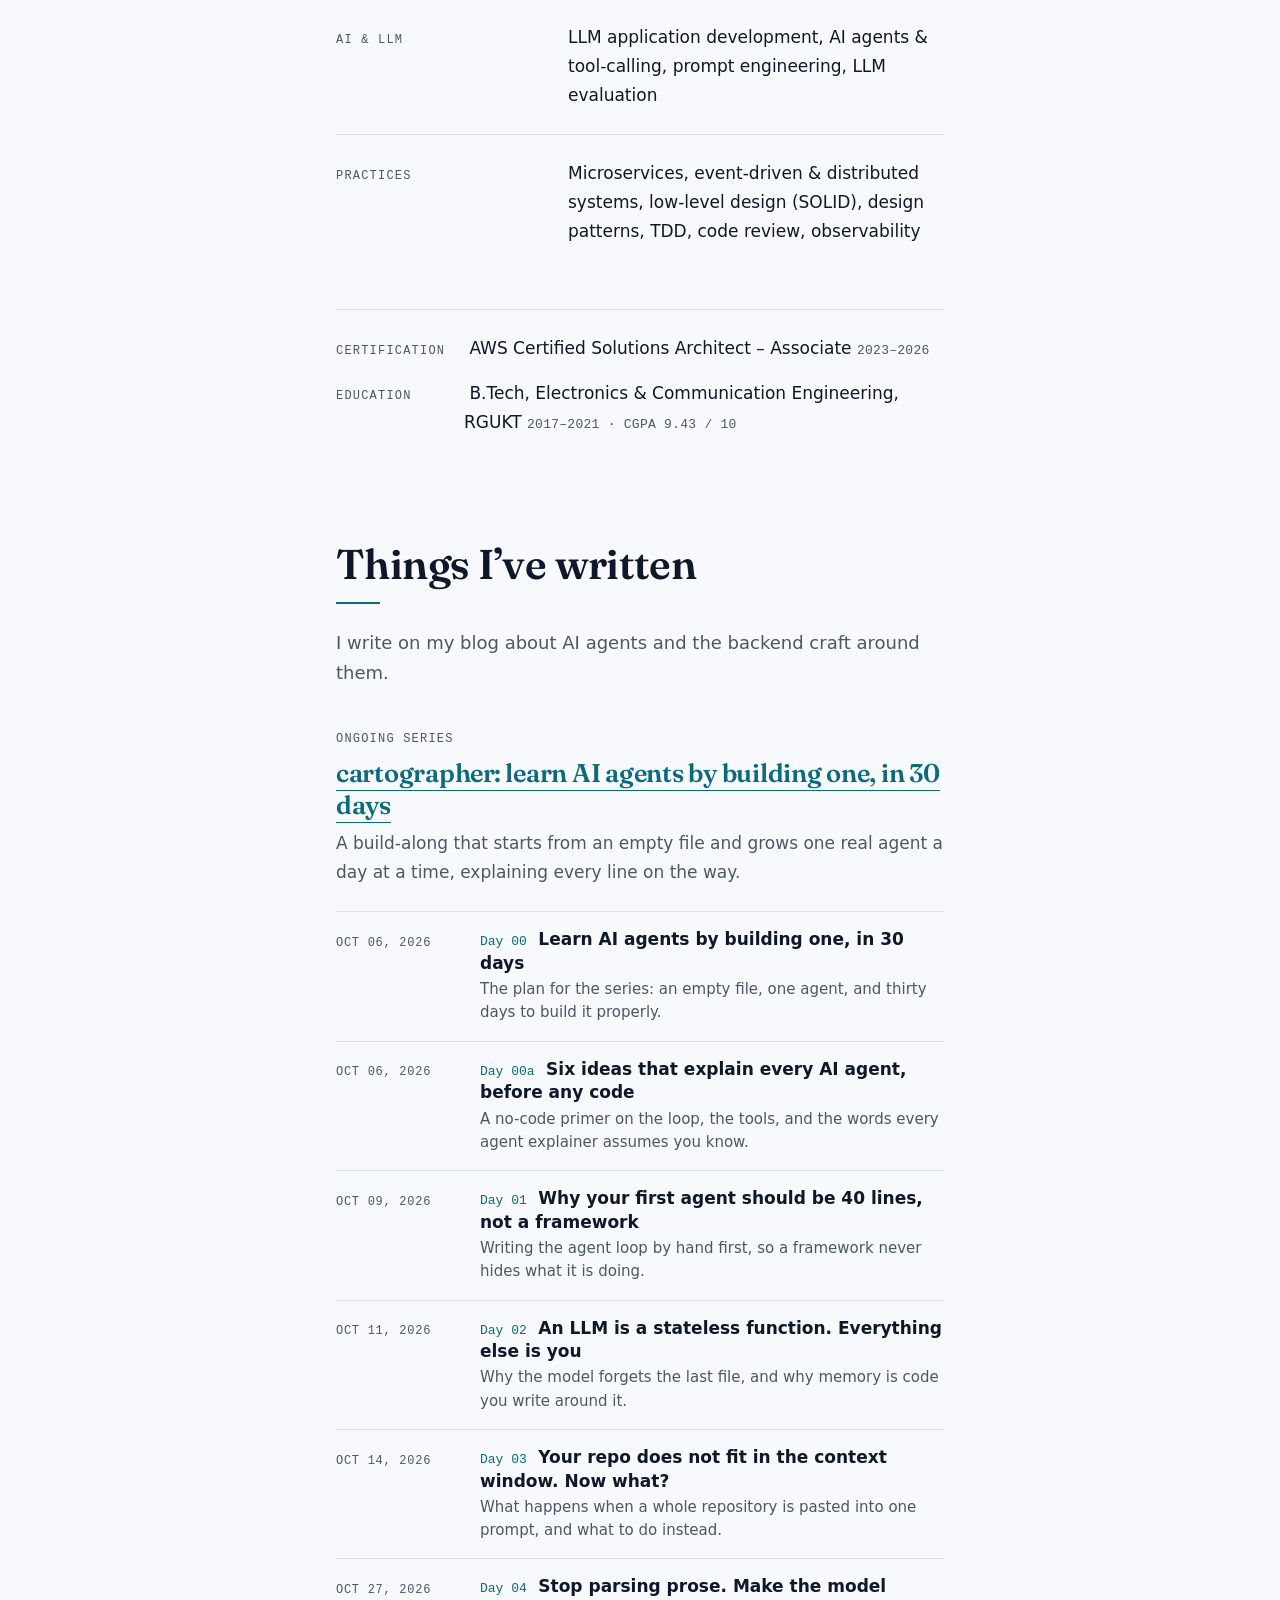
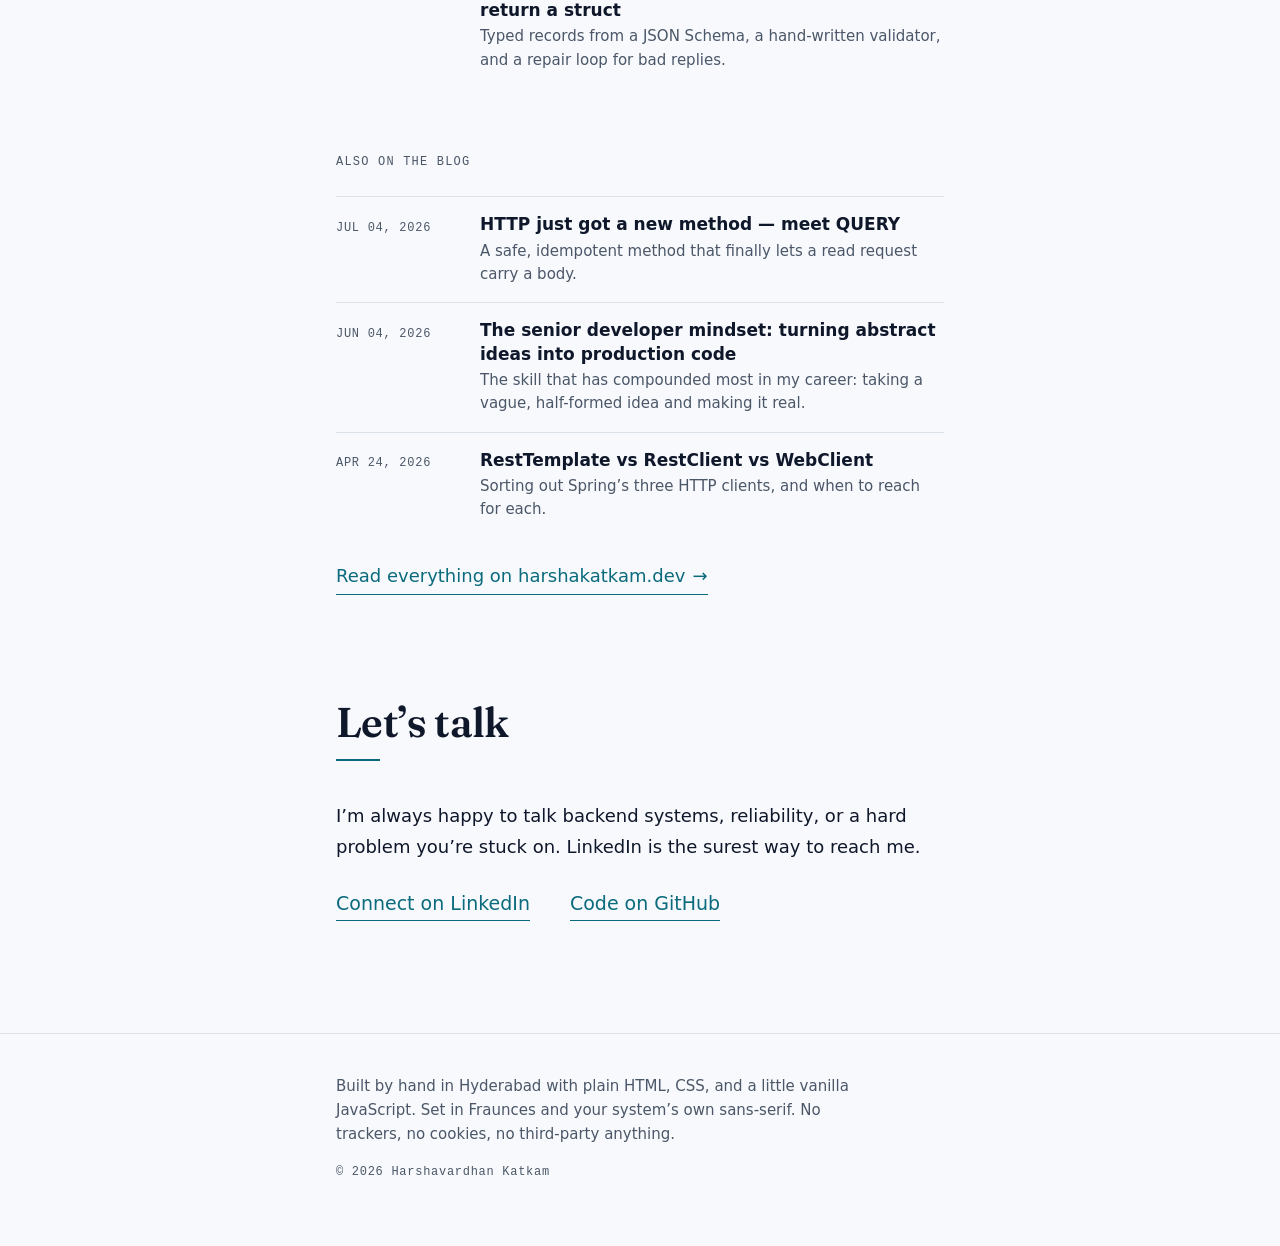
==== commit fc637451: "Add Day 04 post to the Writing section" ====
--- a/index.html
+++ b/index.html
@@ -266,6 +266,11 @@
               <a class="post__title" href="https://harshakatkam.dev/a-repo-does-not-fit-in-context" rel="noopener"><span class="post__num">Day 03</span> Your repo does not fit in the context window. Now what?</a>
               <p class="post__note">What happens when a whole repository is pasted into one prompt, and what to do instead.</p>
             </li>
+            <li class="post">
+              <time class="post__date" datetime="2026-10-27">Oct 27, 2026</time>
+              <a class="post__title" href="https://harshakatkam.dev/stop-parsing-prose" rel="noopener"><span class="post__num">Day 04</span> Stop parsing prose. Make the model return a struct</a>
+              <p class="post__note">Typed records from a JSON Schema, a hand-written validator, and a repair loop for bad replies.</p>
+            </li>
           </ol>
         </div>
         <div class="more" data-reveal>
